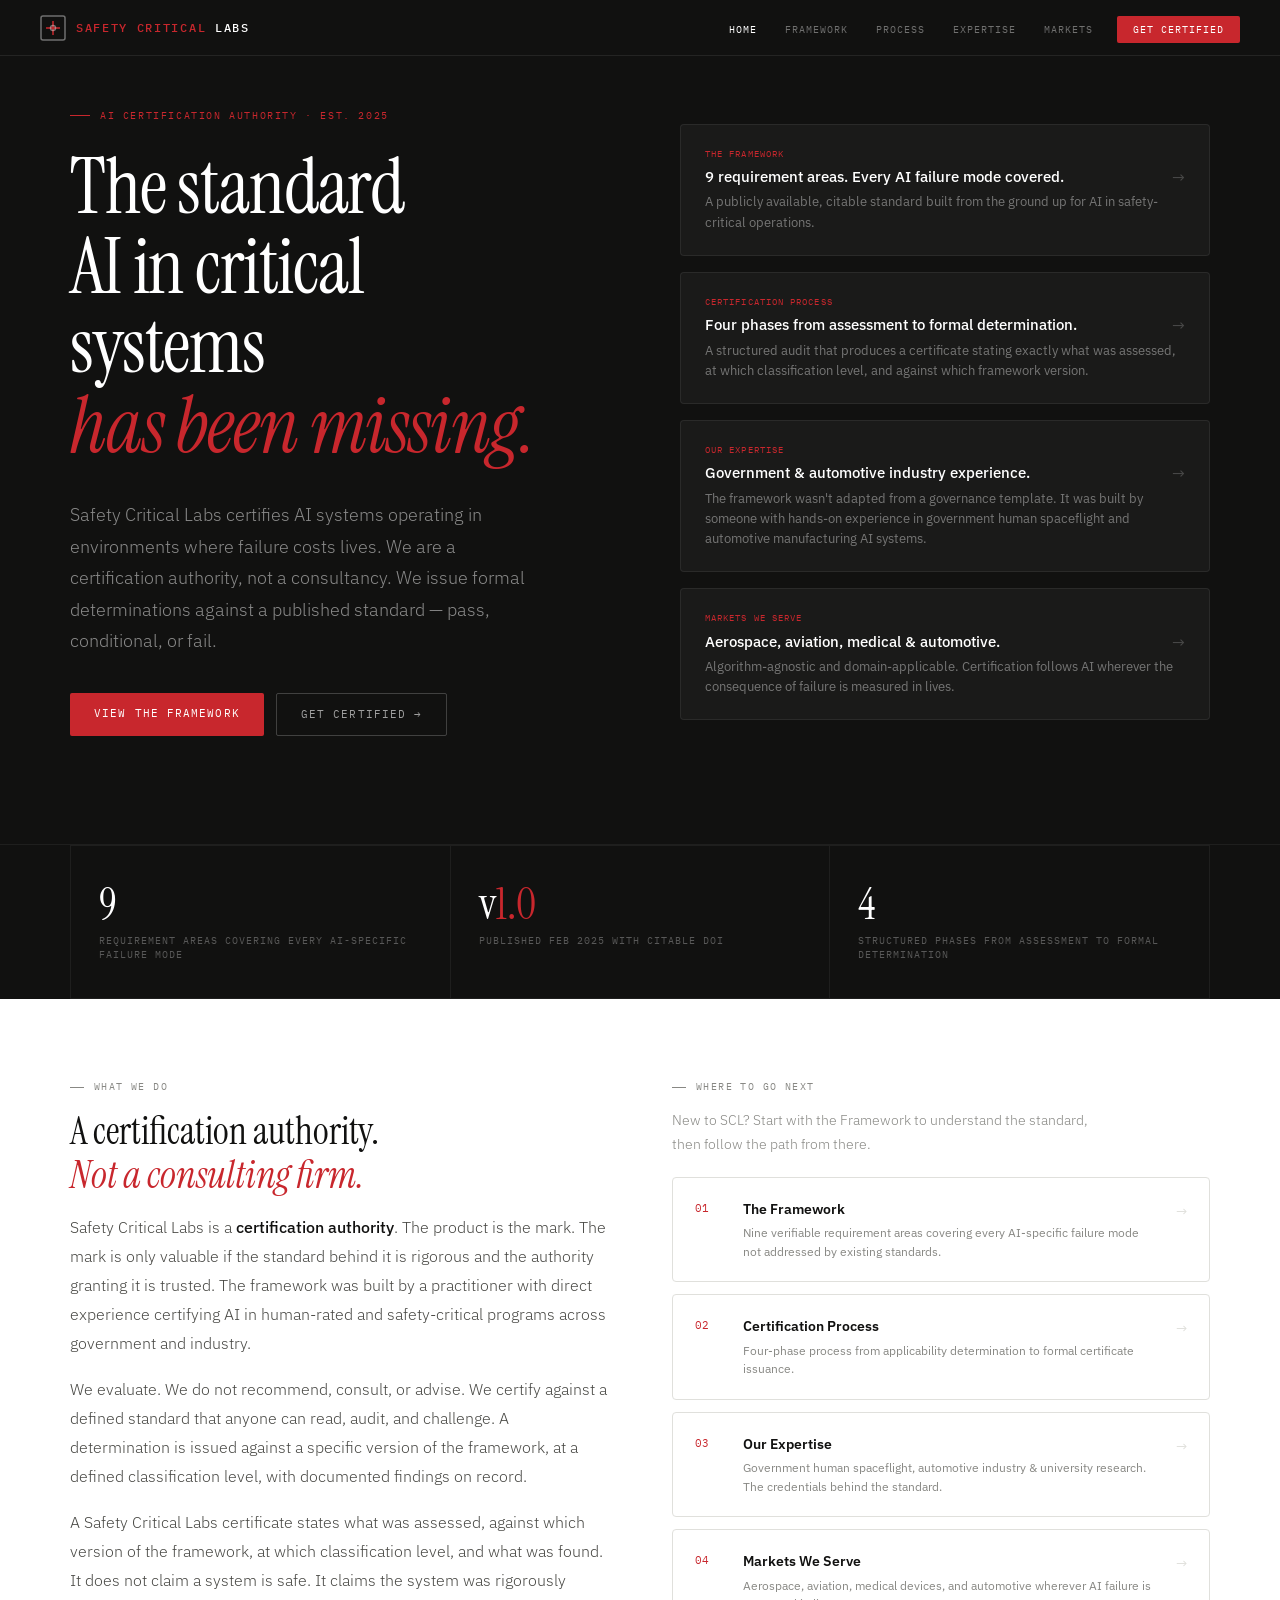
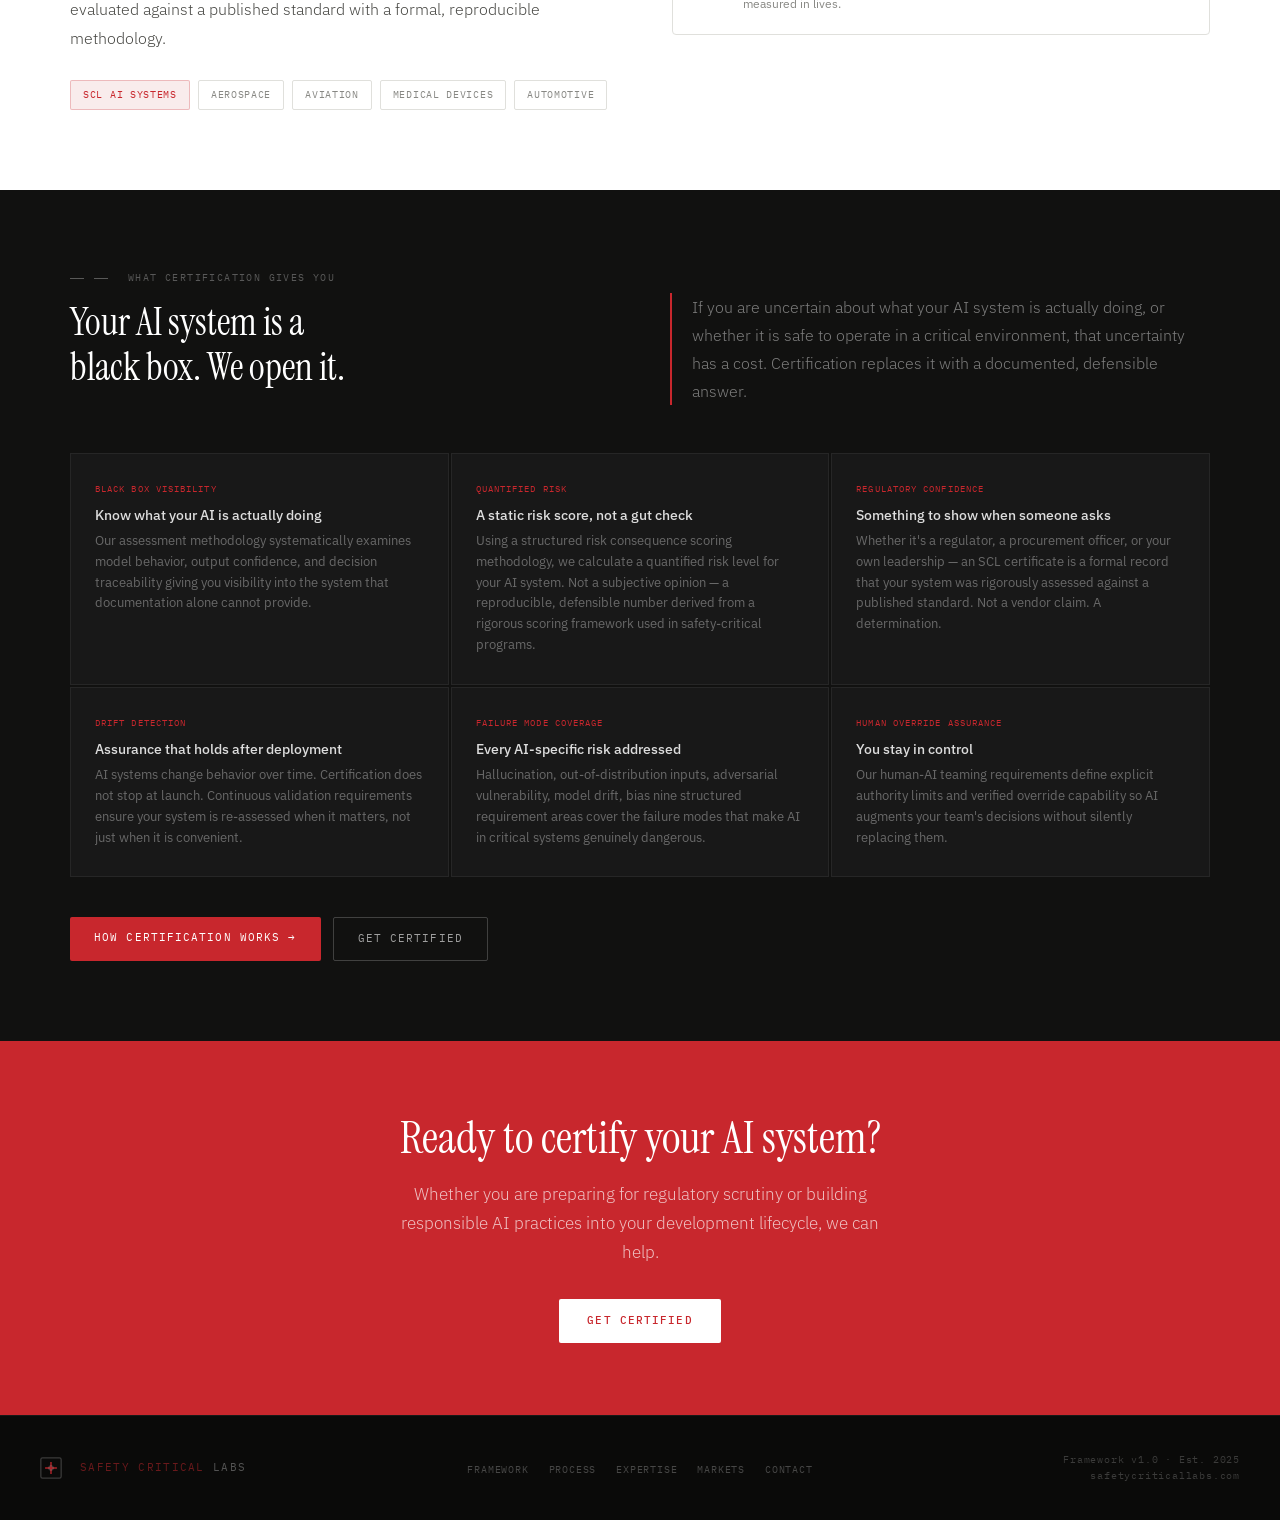
==== index.html @ d4d68828 "Add files via upload" ====
<!DOCTYPE html>
<html lang="en">
<head>
<meta charset="UTF-8">
<meta name="viewport" content="width=device-width, initial-scale=1.0">
<title>Safety Critical Labs AI Certification Authority</title>
<link rel="preconnect" href="https://fonts.googleapis.com">
<link rel="preconnect" href="https://fonts.gstatic.com" crossorigin>
<link href="https://fonts.googleapis.com/css2?family=Instrument+Serif:ital@0;1&family=IBM+Plex+Sans:wght@300;400;500;600&family=IBM+Plex+Mono:wght@400;500&display=swap" rel="stylesheet">
<link rel="stylesheet" href="styles.css">
</head>
<body>

<!-- NAV -->
<nav class="global-nav">
  <a href="index.html" class="gn-wordmark">
    <svg class="gn-icon" viewBox="0 0 26 26" fill="none">
      <rect x="1" y="1" width="24" height="24" rx="2" stroke="rgba(255,255,255,0.4)" stroke-width="1.5"/>
      <line x1="6" y1="13" x2="20" y2="13" stroke="#C8272D" stroke-width="1.5"/>
      <line x1="13" y1="6" x2="13" y2="20" stroke="#C8272D" stroke-width="1.5"/>
      <circle cx="13" cy="13" r="2.5" stroke="rgba(255,255,255,0.4)" stroke-width="1.5"/>
    </svg>
    <span class="gn-text"><em>Safety Critical</em> Labs</span>
  </a>
  <ul class="gn-links">
    <li><a href="index.html" class="active">Home</a></li>
    <li><a href="framework.html">Framework</a></li>
    <li><a href="process.html">Process</a></li>
    <li><a href="expertise.html">Expertise</a></li>
    <li><a href="markets.html">Markets</a></li>
    <li><a href="contact.html" class="gn-cta">Get Certified</a></li>
  </ul>
</nav>

<!-- HERO -->
<div style="background: var(--ink);">
  <section class="home-hero">
    <div class="home-hero-inner">
      <div>
        <div class="hero-eyebrow">AI Certification Authority &middot; Est. 2025</div>
        <h1>
          The standard<br>
          AI in critical<br>
          systems<br>
          <em>has been missing.</em>
        </h1>
        <p class="hero-body">
          Safety Critical Labs certifies AI systems operating in environments where failure costs lives. We are a certification authority, not a consultancy. We issue formal determinations against a published standard — pass, conditional, or fail.
        </p>
        <div class="hero-cta-row">
          <a href="framework.html" class="btn btn-red">View the framework</a>
          <a href="contact.html" class="btn btn-outline-white">Get certified &rarr;</a>
        </div>
      </div>

      <div class="hero-right">
        <a href="framework.html" class="hero-card">
          <div class="hc-label">The framework</div>
          <span class="hc-arrow">&rarr;</span>
          <div class="hc-title">9 requirement areas. Every AI failure mode covered.</div>
          <div class="hc-body">A publicly available, citable standard built from the ground up for AI in safety-critical operations.</div>
        </a>
        <a href="process.html" class="hero-card">
          <div class="hc-label">Certification process</div>
          <span class="hc-arrow">&rarr;</span>
          <div class="hc-title">Four phases from assessment to formal determination.</div>
          <div class="hc-body">A structured audit that produces a certificate stating exactly what was assessed, at which classification level, and against which framework version.</div>
        </a>
        <a href="expertise.html" class="hero-card">
          <div class="hc-label">Our expertise</div>
          <span class="hc-arrow">&rarr;</span>
          <div class="hc-title">Government &amp; automotive industry experience.</div>
          <div class="hc-body">The framework wasn't adapted from a governance template. It was built by someone with hands-on experience in government human spaceflight and automotive manufacturing AI systems.</div>
        </a>
        <a href="markets.html" class="hero-card">
          <div class="hc-label">Markets we serve</div>
          <span class="hc-arrow">&rarr;</span>
          <div class="hc-title">Aerospace, aviation, medical &amp; automotive.</div>
          <div class="hc-body">Algorithm-agnostic and domain-applicable. Certification follows AI wherever the consequence of failure is measured in lives.</div>
        </a>
      </div>
    </div>
  </section>

  <!-- STATS -->
  <div class="stats-strip" style="background:var(--ink);">
    <div class="stats-inner">
      <div class="stat-block">
        <div class="stat-num">9</div>
        <div class="stat-label">Requirement areas covering every AI-specific failure mode</div>
      </div>
      <div class="stat-block">
        <div class="stat-num">v<em>1.0</em></div>
        <div class="stat-label">Published Feb 2025 with citable DOI</div>
      </div>
      <div class="stat-block">
        <div class="stat-num">4</div>
        <div class="stat-label">Structured phases from assessment to formal determination</div>
      </div>
    </div>
  </div>
</div>

<!-- WHAT WE DO -->
<section class="page-section" style="background: var(--white);">
  <div class="section-inner">
    <div class="what-grid">
      <div>
        <div class="section-eyebrow">What we do</div>
        <h2 class="section-title">A certification authority.<br><em>Not a consulting firm.</em></h2>
        <div class="what-body">
          <p>
            Safety Critical Labs is a <strong>certification authority</strong>. The product is the mark. The mark is only valuable if the standard behind it is rigorous and the authority granting it is trusted. The framework was built by a practitioner with direct experience certifying AI in human-rated and safety-critical programs across government and industry.
          </p>
          <p>
            We evaluate. We do not recommend, consult, or advise. We certify against a defined standard that anyone can read, audit, and challenge. A determination is issued against a specific version of the framework, at a defined classification level, with documented findings on record.
          </p>
          <p>
            A Safety Critical Labs certificate states what was assessed, against which version of the framework, at which classification level, and what was found. It does not claim a system is safe. It claims the system was rigorously evaluated against a published standard with a formal, reproducible methodology.
          </p>
        </div>
        <div class="analogy-row">
          <span class="atag highlight">SCL AI Systems</span>
          <span class="atag">Aerospace</span>
          <span class="atag">Aviation</span>
          <span class="atag">Medical Devices</span>
          <span class="atag">Automotive</span>
        </div>
      </div>
      <div>
        <div class="section-eyebrow">Where to go next</div>
        <p style="font-size:14px;color:var(--ink-3);font-weight:300;line-height:1.7;margin-bottom:20px;max-width:420px;">New to SCL? Start with the Framework to understand the standard, then follow the path from there.</p>
        <div class="page-preview-cards">
          <a href="framework.html" class="ppc">
            <span class="ppc-num">01</span>
            <div class="ppc-body">
              <div class="ppc-title">The Framework</div>
              <div class="ppc-desc">Nine verifiable requirement areas covering every AI-specific failure mode not addressed by existing standards.</div>
            </div>
            <span class="ppc-arrow">&rarr;</span>
          </a>
          <a href="process.html" class="ppc">
            <span class="ppc-num">02</span>
            <div class="ppc-body">
              <div class="ppc-title">Certification Process</div>
              <div class="ppc-desc">Four-phase process from applicability determination to formal certificate issuance.</div>
            </div>
            <span class="ppc-arrow">&rarr;</span>
          </a>
          <a href="expertise.html" class="ppc">
            <span class="ppc-num">03</span>
            <div class="ppc-body">
              <div class="ppc-title">Our Expertise</div>
              <div class="ppc-desc">Government human spaceflight, automotive industry &amp; university research. The credentials behind the standard.</div>
            </div>
            <span class="ppc-arrow">&rarr;</span>
          </a>
          <a href="markets.html" class="ppc">
            <span class="ppc-num">04</span>
            <div class="ppc-body">
              <div class="ppc-title">Markets We Serve</div>
              <div class="ppc-desc">Aerospace, aviation, medical devices, and automotive wherever AI failure is measured in lives.</div>
            </div>
            <span class="ppc-arrow">&rarr;</span>
          </a>
        </div>
      </div>
    </div>
  </div>
</section>

<!-- WHAT YOU GET -->
<div class="urgency-band">
  <div class="ub-inner">
    <div class="ub-header">
      <div>
        <div class="section-eyebrow" style="color:rgba(255,255,255,0.3)"><span style="display:inline-block;width:14px;height:1px;background:rgba(255,255,255,0.3);margin-right:10px;vertical-align:middle;"></span>What certification gives you</div>
        <h2 class="section-title" style="color:#fff;">Your AI system is a<br>black box. We open it.</h2>
      </div>
      <p class="ub-lead">
        If you are uncertain about what your AI system is actually doing, or whether it is safe to operate in a critical environment, that uncertainty has a cost. Certification replaces it with a documented, defensible answer.
      </p>
    </div>
    <div class="ub-grid">
      <div class="ub-item fade-up">
        <div class="ub-std">Black box visibility</div>
        <div class="ub-title">Know what your AI is actually doing</div>
        <div class="ub-desc">Our assessment methodology systematically examines model behavior, output confidence, and decision traceability giving you visibility into the system that documentation alone cannot provide.</div>
      </div>
      <div class="ub-item fade-up">
        <div class="ub-std">Quantified risk</div>
        <div class="ub-title">A static risk score, not a gut check</div>
        <div class="ub-desc">Using a structured risk consequence scoring methodology, we calculate a quantified risk level for your AI system. Not a subjective opinion — a reproducible, defensible number derived from a rigorous scoring framework used in safety-critical programs.</div>
      </div>
      <div class="ub-item fade-up">
        <div class="ub-std">Regulatory confidence</div>
        <div class="ub-title">Something to show when someone asks</div>
        <div class="ub-desc">Whether it's a regulator, a procurement officer, or your own leadership — an SCL certificate is a formal record that your system was rigorously assessed against a published standard. Not a vendor claim. A determination.</div>
      </div>
      <div class="ub-item fade-up">
        <div class="ub-std">Drift detection</div>
        <div class="ub-title">Assurance that holds after deployment</div>
        <div class="ub-desc">AI systems change behavior over time. Certification does not stop at launch. Continuous validation requirements ensure your system is re-assessed when it matters, not just when it is convenient.</div>
      </div>
      <div class="ub-item fade-up">
        <div class="ub-std">Failure mode coverage</div>
        <div class="ub-title">Every AI-specific risk addressed</div>
        <div class="ub-desc">Hallucination, out-of-distribution inputs, adversarial vulnerability, model drift, bias nine structured requirement areas cover the failure modes that make AI in critical systems genuinely dangerous.</div>
      </div>
      <div class="ub-item fade-up">
        <div class="ub-std">Human override assurance</div>
        <div class="ub-title">You stay in control</div>
        <div class="ub-desc">Our human-AI teaming requirements define explicit authority limits and verified override capability so AI augments your team's decisions without silently replacing them.</div>
      </div>
    </div>
    <div class="ub-cta">
      <a href="process.html" class="btn btn-red">How certification works &rarr;</a>
      <a href="contact.html" class="btn btn-outline-white">Get Certified</a>
    </div>
  </div>
</div>

<!-- HOME CTA -->
<div class="home-cta">
  <h2>Ready to certify your AI system?</h2>
  <p>Whether you are preparing for regulatory scrutiny or building responsible AI practices into your development lifecycle, we can help.</p>
  <div class="home-cta-row">
    <a href="contact.html" class="btn-white">Get Certified</a>
  </div>
</div>

<!-- FOOTER -->
<footer class="site-footer">
  <a href="index.html" class="footer-wordmark">
    <svg width="22" height="22" viewBox="0 0 26 26" fill="none">
      <rect x="1" y="1" width="24" height="24" rx="2" stroke="rgba(255,255,255,0.2)" stroke-width="1.5"/>
      <line x1="6" y1="13" x2="20" y2="13" stroke="#C8272D" stroke-width="1.5"/>
      <line x1="13" y1="6" x2="13" y2="20" stroke="#C8272D" stroke-width="1.5"/>
      <circle cx="13" cy="13" r="2.5" stroke="rgba(255,255,255,0.2)" stroke-width="1.5"/>
    </svg>
    <span style="font-family:var(--mono);font-size:11px;letter-spacing:0.12em;text-transform:uppercase;color:rgba(255,255,255,0.3);margin-left:8px;"><span style="color:rgba(200,39,45,0.5)">Safety Critical</span> Labs</span>
  </a>
  <ul class="footer-links">
    <li><a href="framework.html">Framework</a></li>
    <li><a href="process.html">Process</a></li>
    <li><a href="expertise.html">Expertise</a></li>
    <li><a href="markets.html">Markets</a></li>
    <li><a href="contact.html">Contact</a></li>
  </ul>
  <div class="footer-meta">Framework v1.0 &middot; Est. 2025<br>safetycriticallabs.com</div>
</footer>

<script>
const observer = new IntersectionObserver((entries) => {
  entries.forEach((e, i) => {
    if (e.isIntersecting) {
      setTimeout(() => e.target.classList.add('visible'), i * 70);
      observer.unobserve(e.target);
    }
  });
}, { threshold: 0.1 });
document.querySelectorAll('.fade-up').forEach(el => observer.observe(el));
</script>
</body>
</html>
---- styles.css ----
/* ═══════════════════════════════════════════════════════════
   Safety Critical Labs — Shared Stylesheet
   ═══════════════════════════════════════════════════════════ */

*, *::before, *::after { box-sizing: border-box; margin: 0; padding: 0; }

:root {
  --bg:       #F8F8F6;
  --white:    #FFFFFF;
  --ink:      #111110;
  --ink-2:    #484844;
  --ink-3:    #888884;
  --red:      #C8272D;
  --red-dk:   #A01E23;
  --red-lt:   #F9ECEC;
  --rule:     #E0E0DC;
  --serif:    'Instrument Serif', Georgia, serif;
  --sans:     'IBM Plex Sans', system-ui, sans-serif;
  --mono:     'IBM Plex Mono', monospace;
}

html { font-size: 16px; scroll-behavior: smooth; }
body {
  background: var(--bg);
  color: var(--ink);
  font-family: var(--sans);
  font-weight: 400;
  line-height: 1.6;
  -webkit-font-smoothing: antialiased;
}

/* ─── GLOBAL NAV ──────────────────────────────────────────── */
.global-nav {
  position: fixed; top: 0; left: 0; right: 0; z-index: 200;
  height: 56px;
  background: var(--ink);
  display: flex; align-items: center;
  padding: 0 40px;
  border-bottom: 1px solid rgba(255,255,255,0.08);
}

.gn-wordmark {
  display: flex; align-items: center; gap: 10px;
  text-decoration: none; color: #fff; flex-shrink: 0;
}

.gn-icon { width: 26px; height: 26px; }

.gn-text {
  font-family: var(--mono); font-size: 12px;
  font-weight: 500; letter-spacing: 0.14em; text-transform: uppercase; color: #fff;
}
.gn-text em { color: var(--red); font-style: normal; }

.gn-links {
  display: flex; gap: 4px; align-items: center;
  margin-left: auto; list-style: none;
}

.gn-links a {
  font-family: var(--mono); font-size: 10px;
  letter-spacing: 0.1em; text-transform: uppercase;
  color: rgba(255,255,255,0.4); text-decoration: none;
  padding: 6px 12px; border-radius: 2px;
  transition: color 0.15s, background 0.15s;
}
.gn-links a:hover { color: #fff; background: rgba(255,255,255,0.06); }
.gn-links a.active { color: #fff; }

.gn-cta {
  background: var(--red) !important;
  color: #fff !important;
  padding: 7px 16px !important;
  border-radius: 2px;
  transition: background 0.15s !important;
  margin-left: 8px;
}
.gn-cta:hover { background: var(--red-dk) !important; }

/* ─── PAGE SHELL ──────────────────────────────────────────── */
.page-shell { margin-top: 56px; }

/* ─── INNER PAGE HERO ─────────────────────────────────────── */
.inner-hero {
  background: var(--ink);
  padding: 72px 40px 64px;
  border-bottom: 1px solid rgba(255,255,255,0.08);
  position: relative; overflow: hidden;
}

.inner-hero::before {
  display: none;
}

.inner-hero-inner {
  max-width: 1140px; margin: 0 auto; position: relative; z-index: 1;
  display: grid; grid-template-columns: 1fr 1fr; gap: 80px; align-items: end;
}

.inner-hero-breadcrumb {
  font-family: var(--mono); font-size: 10px;
  letter-spacing: 0.14em; text-transform: uppercase;
  color: rgba(255,255,255,0.3); margin-bottom: 12px;
  display: flex; align-items: center; gap: 8px;
}
.inner-hero-breadcrumb a { color: rgba(255,255,255,0.3); text-decoration: none; }
.inner-hero-breadcrumb a:hover { color: rgba(255,255,255,0.6); }
.inner-hero-breadcrumb span { color: rgba(255,255,255,0.15); }

.inner-hero h1 {
  font-family: var(--serif);
  font-size: clamp(38px, 4.5vw, 60px);
  font-weight: 400; line-height: 1.1;
  color: #fff; letter-spacing: -0.01em;
}
.inner-hero h1 em { font-style: italic; color: var(--red); }

.inner-hero-lead {
  font-size: 17px; color: rgba(255,255,255,0.5);
  font-weight: 300; line-height: 1.75;
  border-left: 2px solid var(--red); padding-left: 20px;
  align-self: end;
}

/* ─── SECTION BASE ────────────────────────────────────────── */
.page-section { padding: 80px 40px; }
.section-inner { max-width: 1140px; margin: 0 auto; }

.section-eyebrow {
  font-family: var(--mono); font-size: 10px;
  letter-spacing: 0.14em; text-transform: uppercase;
  color: var(--ink-3); margin-bottom: 14px;
  display: flex; align-items: center; gap: 10px;
}
.section-eyebrow::before {
  content: ''; display: inline-block;
  width: 14px; height: 1px; background: currentColor;
}

h2.section-title {
  font-family: var(--serif);
  font-size: clamp(28px, 3vw, 42px);
  font-weight: 400; line-height: 1.15;
  color: var(--ink); margin-bottom: 16px;
}
h2.section-title em { font-style: italic; color: var(--red); }

.section-lead {
  font-size: 17px; color: var(--ink-2);
  font-weight: 300; line-height: 1.75;
  max-width: 600px; margin-bottom: 48px;
}

/* ─── BUTTONS ─────────────────────────────────────────────── */
.btn {
  font-family: var(--mono); font-size: 11px;
  letter-spacing: 0.1em; text-transform: uppercase;
  padding: 12px 24px; border-radius: 2px;
  text-decoration: none; transition: all 0.15s;
  display: inline-block; cursor: pointer;
  border: none;
}
.btn-solid { background: var(--ink); color: var(--white); }
.btn-solid:hover { background: var(--red); }
.btn-red { background: var(--red); color: #fff; }
.btn-red:hover { background: var(--red-dk); }
.btn-outline {
  border: 1px solid var(--rule); color: var(--ink-2);
  background: transparent;
}
.btn-outline:hover { border-color: var(--red); color: var(--red); }
.btn-outline-white {
  border: 1px solid rgba(255,255,255,0.2);
  color: rgba(255,255,255,0.6); background: transparent;
}
.btn-outline-white:hover { border-color: rgba(255,255,255,0.5); color: #fff; }

.btn-white {
  background: #fff; color: var(--red);
  font-family: var(--mono); font-size: 11px;
  letter-spacing: 0.1em; text-transform: uppercase;
  padding: 13px 28px; border-radius: 2px;
  text-decoration: none; transition: all 0.15s;
  font-weight: 500;
}
.btn-white:hover { background: var(--ink); color: #fff; }

.btn-ghost-white {
  border: 1px solid rgba(255,255,255,0.4); color: rgba(255,255,255,0.8);
  font-family: var(--mono); font-size: 11px;
  letter-spacing: 0.1em; text-transform: uppercase;
  padding: 13px 28px; border-radius: 2px;
  text-decoration: none; transition: all 0.15s;
}
.btn-ghost-white:hover { border-color: #fff; color: #fff; }

/* ─── DIVIDER ─────────────────────────────────────────────── */
.rule { border: none; border-top: 1px solid var(--rule); margin: 0; }

/* ─── FRAMEWORK CARDS ─────────────────────────────────────── */
.framework-grid {
  display: grid; grid-template-columns: repeat(3, 1fr); gap: 16px;
}

.req-card {
  background: var(--white);
  border: 1px solid var(--rule); border-radius: 4px;
  padding: 24px;
  transition: border-color 0.2s, transform 0.2s, box-shadow 0.2s;
  cursor: default;
}
.req-card:hover {
  border-color: var(--red);
  transform: translateY(-3px);
  box-shadow: 0 8px 24px rgba(0,0,0,0.07);
}

.req-id {
  font-family: var(--mono); font-size: 11px;
  color: var(--red); letter-spacing: 0.1em;
  margin-bottom: 10px;
}
.req-title { font-size: 14px; font-weight: 600; margin-bottom: 8px; line-height: 1.35; }
.req-body { font-size: 13px; color: var(--ink-2); line-height: 1.6; }

.req-scope {
  display: inline-block; margin-top: 14px;
  font-family: var(--mono); font-size: 9px;
  letter-spacing: 0.08em; text-transform: uppercase;
  color: var(--ink-3); border: 1px solid var(--rule);
  padding: 3px 8px; border-radius: 2px;
}

/* ─── FADE ANIMATION ──────────────────────────────────────── */
.fade-up {
  opacity: 0; transform: translateY(16px);
  transition: opacity 0.55s ease, transform 0.55s ease;
}
.fade-up.visible { opacity: 1; transform: translateY(0); }

/* ─── FOOTER ──────────────────────────────────────────────── */
.site-footer {
  background: #0A0A09;
  padding: 36px 40px;
  display: grid;
  grid-template-columns: 1fr auto 1fr;
  align-items: center;
  gap: 24px;
  border-top: 1px solid rgba(255,255,255,0.06);
}

.footer-wordmark {
  display: flex; align-items: center; gap: 10px;
  text-decoration: none;
}

.footer-links {
  display: flex; gap: 20px; list-style: none;
}

.footer-links a {
  font-family: var(--mono); font-size: 10px;
  letter-spacing: 0.08em; text-transform: uppercase;
  color: rgba(255,255,255,0.25); text-decoration: none;
  transition: color 0.15s;
}
.footer-links a:hover { color: rgba(255,255,255,0.55); }

.footer-meta {
  font-family: var(--mono); font-size: 10px;
  letter-spacing: 0.08em; color: rgba(255,255,255,0.2);
  text-align: right;
}

/* ─── NOTE BOX ────────────────────────────────────────────── */
.note-box {
  padding: 20px 24px;
  background: var(--white); border: 1px solid var(--rule);
  border-left: 3px solid var(--red); border-radius: 0 4px 4px 0;
  display: flex; gap: 16px; align-items: flex-start;
}
.note-label {
  font-family: var(--mono); font-size: 9px;
  letter-spacing: 0.1em; text-transform: uppercase;
  color: var(--red); flex-shrink: 0; padding-top: 3px; min-width: 80px;
}
.note-text { font-size: 13px; color: var(--ink-2); line-height: 1.65; }
.note-text strong { color: var(--ink); }

/* ─── HOME HERO ───────────────────────────────────────────── */
.home-hero {
  background: var(--ink);
  min-height: calc(100vh - 56px);
  display: flex; align-items: center;
  padding: 80px 40px;
  position: relative; overflow: hidden;
}

.home-hero::before {
  display: none;
}

.home-hero-inner {
  max-width: 1140px; margin: 0 auto; width: 100%;
  display: grid; grid-template-columns: 1fr 1fr;
  gap: 80px; align-items: center;
  position: relative; z-index: 1;
}

.hero-eyebrow {
  font-family: var(--mono); font-size: 10px;
  letter-spacing: 0.16em; text-transform: uppercase;
  color: var(--red); margin-bottom: 24px;
  display: flex; align-items: center; gap: 10px;
}
.hero-eyebrow::before { content: ''; display: inline-block; width: 20px; height: 1px; background: var(--red); }

.home-hero h1 {
  font-family: var(--serif);
  font-size: clamp(52px, 6vw, 80px);
  font-weight: 400; line-height: 1.04;
  color: #fff; letter-spacing: -0.015em;
  margin-bottom: 32px;
}
.home-hero h1 em { font-style: italic; color: var(--red); }

.hero-body {
  font-size: 18px; color: rgba(255,255,255,0.5);
  font-weight: 300; line-height: 1.75; margin-bottom: 36px;
  max-width: 480px;
}

.hero-cta-row { display: flex; gap: 12px; flex-wrap: wrap; }

.hero-right { display: flex; flex-direction: column; gap: 16px; }

.hero-card {
  background: rgba(255,255,255,0.04);
  border: 1px solid rgba(255,255,255,0.07);
  border-radius: 4px; padding: 22px 24px;
  text-decoration: none; display: block;
  transition: border-color 0.2s, background 0.2s;
}
.hero-card:hover {
  border-color: rgba(200,39,45,0.45);
  background: rgba(200,39,45,0.05);
}

.hc-label {
  font-family: var(--mono); font-size: 9px;
  letter-spacing: 0.12em; text-transform: uppercase;
  color: var(--red); margin-bottom: 6px;
}
.hc-title { font-size: 15px; font-weight: 500; color: #fff; margin-bottom: 6px; line-height: 1.3; }
.hc-body { font-size: 13px; color: rgba(255,255,255,0.4); line-height: 1.55; }

.hc-arrow {
  float: right; color: rgba(255,255,255,0.2);
  font-size: 16px; margin-top: -2px;
  transition: color 0.15s;
}
.hero-card:hover .hc-arrow { color: var(--red); }

/* ─── STATS STRIP ─────────────────────────────────────────── */
.stats-strip {
  background: rgba(255,255,255,0.03);
  border-top: 1px solid rgba(255,255,255,0.06);
  padding: 0 40px;
}

.stats-inner {
  max-width: 1140px; margin: 0 auto;
  display: grid; grid-template-columns: repeat(3, 1fr);
  border-left: 1px solid rgba(255,255,255,0.06);
}

.stat-block {
  padding: 36px 28px;
  border-right: 1px solid rgba(255,255,255,0.06);
  border-top: 1px solid rgba(255,255,255,0.06);
  border-bottom: 1px solid rgba(255,255,255,0.06);
}

.stat-num {
  font-family: var(--serif); font-size: 44px;
  color: #fff; line-height: 1; margin-bottom: 8px;
}
.stat-num em { color: var(--red); font-style: normal; }

.stat-label {
  font-family: var(--mono); font-size: 10px;
  letter-spacing: 0.1em; text-transform: uppercase;
  color: rgba(255,255,255,0.3); line-height: 1.4;
}

/* ─── WHAT WE DO ──────────────────────────────────────────── */
.what-grid {
  display: grid; grid-template-columns: 1fr 1fr;
  gap: 64px; align-items: start;
}

.what-body p {
  font-size: 16px; color: var(--ink-2); line-height: 1.8;
  font-weight: 300; margin-bottom: 18px;
}
.what-body p strong { color: var(--ink); font-weight: 500; }

.analogy-row { display: flex; gap: 8px; flex-wrap: wrap; margin-top: 28px; }

.atag {
  font-family: var(--mono); font-size: 10px;
  letter-spacing: 0.07em; text-transform: uppercase;
  border: 1px solid var(--rule); border-radius: 2px;
  padding: 6px 12px; color: var(--ink-3); background: transparent;
  cursor: default;
}
.atag.highlight { color: var(--red); border-color: rgba(200,39,45,0.25); background: var(--red-lt); }

.page-preview-cards { display: flex; flex-direction: column; gap: 12px; }

.ppc {
  background: var(--white); border: 1px solid var(--rule);
  border-radius: 4px; padding: 20px 22px;
  display: flex; gap: 20px; align-items: flex-start;
  text-decoration: none; color: inherit;
  transition: border-color 0.2s, transform 0.2s;
}
.ppc:hover { border-color: var(--red); transform: translateX(4px); }

.ppc-num {
  font-family: var(--mono); font-size: 11px;
  color: var(--red); flex-shrink: 0; padding-top: 2px;
  min-width: 28px;
}
.ppc-body { flex: 1; }
.ppc-title { font-size: 14px; font-weight: 600; margin-bottom: 4px; color: var(--ink); }
.ppc-desc { font-size: 12px; color: var(--ink-3); line-height: 1.55; }
.ppc-arrow { color: var(--rule); font-size: 14px; flex-shrink: 0; padding-top: 2px; transition: color 0.15s; }
.ppc:hover .ppc-arrow { color: var(--red); }

/* ─── URGENCY BAND ────────────────────────────────────────── */
.urgency-band {
  background: var(--ink);
  padding: 80px 40px;
}

.ub-inner {
  max-width: 1140px; margin: 0 auto;
}

.ub-header {
  display: grid; grid-template-columns: 1fr 1fr;
  gap: 60px; align-items: end; margin-bottom: 48px;
}

.ub-header .section-eyebrow { color: rgba(255,255,255,0.3); }
.ub-header .section-eyebrow::before { background: rgba(255,255,255,0.3); }
.ub-header h2.section-title { color: #fff; }

.ub-lead {
  font-size: 16px; color: rgba(255,255,255,0.45);
  font-weight: 300; line-height: 1.75;
  border-left: 2px solid var(--red); padding-left: 20px;
  align-self: end;
}

.ub-grid {
  display: grid; grid-template-columns: repeat(3, 1fr); gap: 2px;
}

.ub-item {
  background: rgba(255,255,255,0.03);
  border: 1px solid rgba(255,255,255,0.06);
  padding: 28px 24px;
  transition: background 0.2s, border-color 0.2s;
}
.ub-item:hover {
  background: rgba(255,255,255,0.06);
  border-color: rgba(200,39,45,0.3);
}

.ub-std {
  font-family: var(--mono); font-size: 9px;
  letter-spacing: 0.12em; text-transform: uppercase;
  color: var(--red); margin-bottom: 10px;
}
.ub-title { font-size: 14px; font-weight: 500; color: rgba(255,255,255,0.85); margin-bottom: 6px; line-height: 1.35; }
.ub-desc { font-size: 13px; color: rgba(255,255,255,0.35); line-height: 1.6; }

.ub-cta { margin-top: 40px; display: flex; gap: 12px; }

/* ─── FOUNDER PREVIEW ─────────────────────────────────────── */
.founder-preview {
  display: grid; grid-template-columns: 1fr 1fr; gap: 64px; align-items: center;
}

.fp-left p {
  font-size: 16px; color: var(--ink-2); line-height: 1.8;
  font-weight: 300; margin-bottom: 18px;
}
.fp-left p strong { color: var(--ink); font-weight: 500; }

.fp-quote {
  font-family: var(--serif); font-size: 20px; font-style: italic;
  color: var(--ink-2); line-height: 1.55;
  border-left: 2px solid var(--red); padding-left: 20px;
  margin: 28px 0;
}

.fp-byline {
  font-family: var(--mono); font-size: 10px;
  letter-spacing: 0.1em; text-transform: uppercase; color: var(--ink-3);
  margin-top: 20px; line-height: 1.7;
}

.fp-cards { display: flex; flex-direction: column; gap: 12px; }

.fp-card {
  background: var(--white); border: 1px solid var(--rule);
  border-radius: 4px; padding: 22px 24px;
}
.fp-card-org {
  font-family: var(--mono); font-size: 9px;
  letter-spacing: 0.12em; text-transform: uppercase;
  color: var(--red); margin-bottom: 6px;
}
.fp-card-role { font-size: 14px; font-weight: 600; margin-bottom: 6px; color: var(--ink); }
.fp-card-desc { font-size: 13px; color: var(--ink-2); line-height: 1.6; }
.fp-card-award {
  display: inline-block; margin-top: 10px;
  font-family: var(--mono); font-size: 9px;
  letter-spacing: 0.08em; text-transform: uppercase;
  background: var(--red-lt); border: 1px solid rgba(200,39,45,0.2);
  color: var(--red); padding: 4px 10px; border-radius: 2px;
}

/* ─── HOME CTA ────────────────────────────────────────────── */
.home-cta {
  background: var(--red);
  padding: 72px 40px;
  text-align: center;
}

.home-cta h2 {
  font-family: var(--serif);
  font-size: clamp(32px, 3.5vw, 48px);
  color: #fff; font-weight: 400;
  margin-bottom: 16px; line-height: 1.15;
}

.home-cta p {
  font-size: 17px; color: rgba(255,255,255,0.7);
  font-weight: 300; max-width: 500px;
  margin: 0 auto 32px; line-height: 1.7;
}

.home-cta-row { display: flex; gap: 12px; justify-content: center; }

/* ─── RESPONSIVE ──────────────────────────────────────────── */
@media (max-width: 880px) {
  .global-nav { padding: 0 20px; }
  .gn-links { display: none; }
  .inner-hero { padding: 60px 24px 48px; }
  .inner-hero-inner { grid-template-columns: 1fr; gap: 24px; }
  .page-section { padding: 56px 24px; }
  .framework-grid { grid-template-columns: 1fr 1fr; }
  .home-hero { padding: 60px 24px; }
  .home-hero-inner { grid-template-columns: 1fr; gap: 40px; }
  .stats-strip { padding: 0 24px; }
  .stats-inner { grid-template-columns: 1fr 1fr; }
  .what-grid { grid-template-columns: 1fr; gap: 40px; }
  .ub-header { grid-template-columns: 1fr; gap: 20px; }
  .ub-grid { grid-template-columns: 1fr; }
  .founder-preview { grid-template-columns: 1fr; gap: 40px; }
  .urgency-band { padding: 60px 24px; }
  .home-cta { padding: 60px 24px; }
}

@media (max-width: 580px) {
  .framework-grid { grid-template-columns: 1fr; }
  .stats-inner { grid-template-columns: 1fr 1fr; }
  .site-footer { grid-template-columns: 1fr; gap: 16px; }
  .footer-meta { text-align: left; }
}
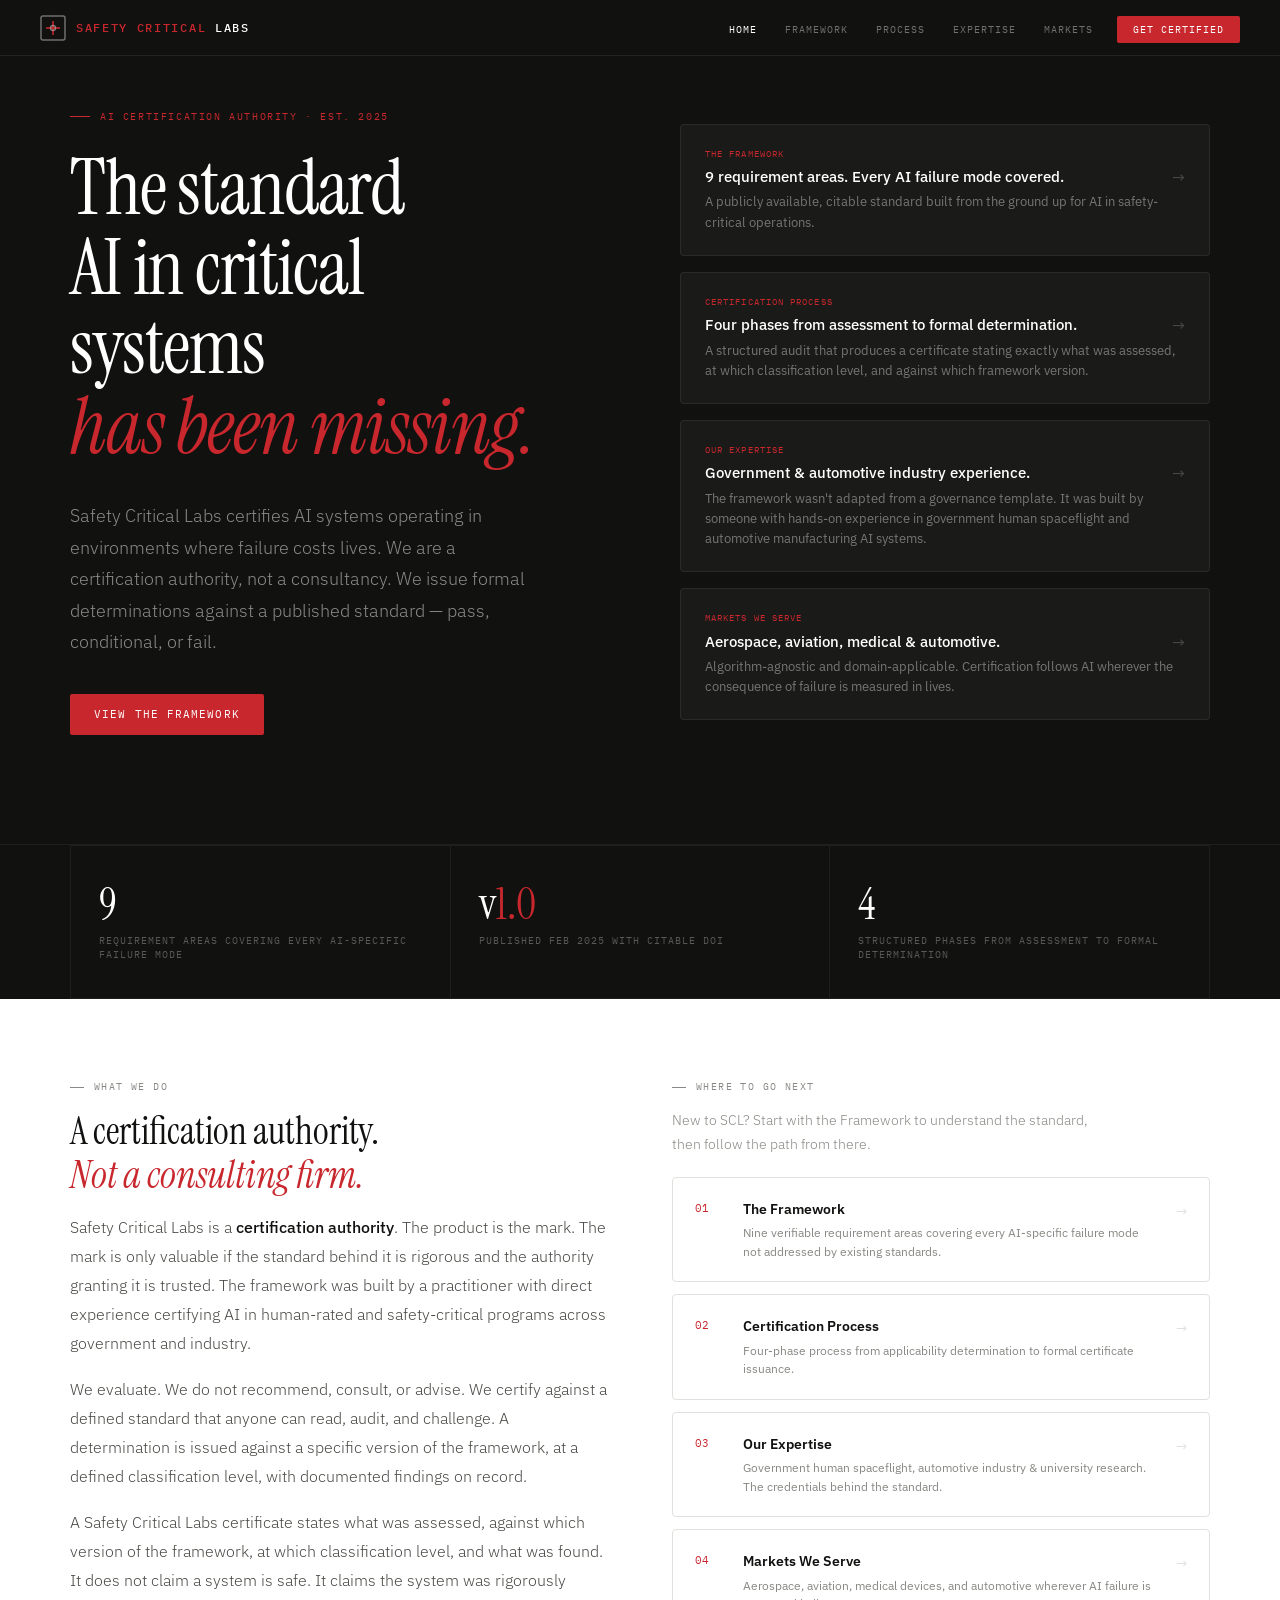
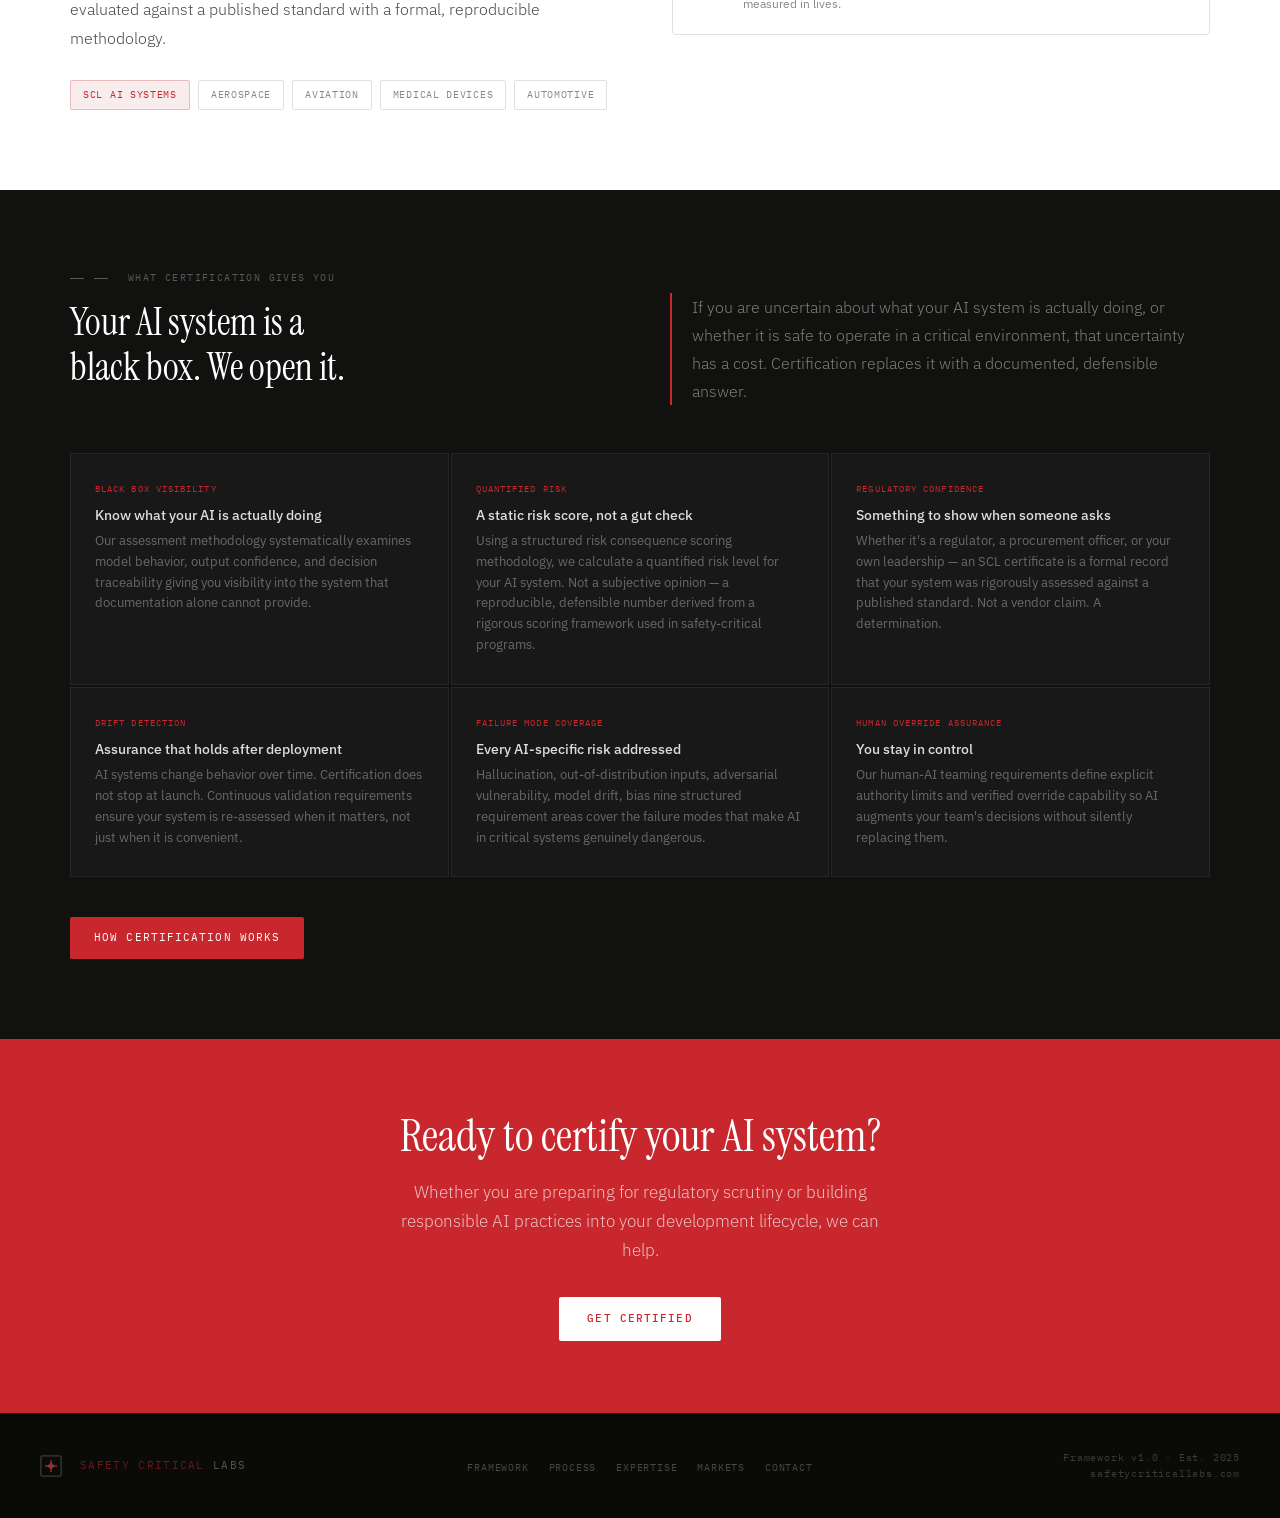
==== commit 201dac6d: "Update index.html" ====
--- a/index.html
+++ b/index.html
@@ -7,7 +7,601 @@
 <link rel="preconnect" href="https://fonts.googleapis.com">
 <link rel="preconnect" href="https://fonts.gstatic.com" crossorigin>
 <link href="https://fonts.googleapis.com/css2?family=Instrument+Serif:ital@0;1&family=IBM+Plex+Sans:wght@300;400;500;600&family=IBM+Plex+Mono:wght@400;500&display=swap" rel="stylesheet">
-<link rel="stylesheet" href="styles.css">
+<style>
+/* ═══════════════════════════════════════════════════════════
+   Safety Critical Labs Shared Stylesheet
+   ═══════════════════════════════════════════════════════════ */
+
+*, *::before, *::after { box-sizing: border-box; margin: 0; padding: 0; }
+
+:root {
+  --bg:       #F8F8F6;
+  --white:    #FFFFFF;
+  --ink:      #111110;
+  --ink-2:    #484844;
+  --ink-3:    #888884;
+  --red:      #C8272D;
+  --red-dk:   #A01E23;
+  --red-lt:   #F9ECEC;
+  --rule:     #E0E0DC;
+  --serif:    'Instrument Serif', Georgia, serif;
+  --sans:     'IBM Plex Sans', system-ui, sans-serif;
+  --mono:     'IBM Plex Mono', monospace;
+}
+
+html { font-size: 16px; scroll-behavior: smooth; }
+body {
+  background: var(--bg);
+  color: var(--ink);
+  font-family: var(--sans);
+  font-weight: 400;
+  line-height: 1.6;
+  -webkit-font-smoothing: antialiased;
+}
+
+/* ─── GLOBAL NAV ──────────────────────────────────────────── */
+.global-nav {
+  position: fixed; top: 0; left: 0; right: 0; z-index: 200;
+  height: 56px;
+  background: var(--ink);
+  display: flex; align-items: center;
+  padding: 0 40px;
+  border-bottom: 1px solid rgba(255,255,255,0.08);
+}
+
+.gn-wordmark {
+  display: flex; align-items: center; gap: 10px;
+  text-decoration: none; color: #fff; flex-shrink: 0;
+}
+
+.gn-icon { width: 26px; height: 26px; }
+
+.gn-text {
+  font-family: var(--mono); font-size: 12px;
+  font-weight: 500; letter-spacing: 0.14em; text-transform: uppercase; color: #fff;
+}
+.gn-text em { color: var(--red); font-style: normal; }
+
+.gn-links {
+  display: flex; gap: 4px; align-items: center;
+  margin-left: auto; list-style: none;
+}
+
+.gn-links a {
+  font-family: var(--mono); font-size: 10px;
+  letter-spacing: 0.1em; text-transform: uppercase;
+  color: rgba(255,255,255,0.4); text-decoration: none;
+  padding: 6px 12px; border-radius: 2px;
+  transition: color 0.15s, background 0.15s;
+}
+.gn-links a:hover { color: #fff; background: rgba(255,255,255,0.06); }
+.gn-links a.active { color: #fff; }
+
+.gn-cta {
+  background: var(--red) !important;
+  color: #fff !important;
+  padding: 7px 16px !important;
+  border-radius: 2px;
+  transition: background 0.15s !important;
+  margin-left: 8px;
+}
+.gn-cta:hover { background: var(--red-dk) !important; }
+
+/* ─── PAGE SHELL ──────────────────────────────────────────── */
+.page-shell { margin-top: 56px; }
+
+/* ─── INNER PAGE HERO ─────────────────────────────────────── */
+.inner-hero {
+  background: var(--ink);
+  padding: 72px 40px 64px;
+  border-bottom: 1px solid rgba(255,255,255,0.08);
+  position: relative; overflow: hidden;
+}
+
+.inner-hero::before {
+  display: none;
+}
+
+.inner-hero-inner {
+  max-width: 1140px; margin: 0 auto; position: relative; z-index: 1;
+  display: grid; grid-template-columns: 1fr 1fr; gap: 80px; align-items: end;
+}
+
+.inner-hero-breadcrumb {
+  font-family: var(--mono); font-size: 10px;
+  letter-spacing: 0.14em; text-transform: uppercase;
+  color: rgba(255,255,255,0.3); margin-bottom: 12px;
+  display: flex; align-items: center; gap: 8px;
+}
+.inner-hero-breadcrumb a { color: rgba(255,255,255,0.3); text-decoration: none; }
+.inner-hero-breadcrumb a:hover { color: rgba(255,255,255,0.6); }
+.inner-hero-breadcrumb span { color: rgba(255,255,255,0.15); }
+
+.inner-hero h1 {
+  font-family: var(--serif);
+  font-size: clamp(38px, 4.5vw, 60px);
+  font-weight: 400; line-height: 1.1;
+  color: #fff; letter-spacing: -0.01em;
+}
+.inner-hero h1 em { font-style: italic; color: var(--red); }
+
+.inner-hero-lead {
+  font-size: 17px; color: rgba(255,255,255,0.5);
+  font-weight: 300; line-height: 1.75;
+  border-left: 2px solid var(--red); padding-left: 20px;
+  align-self: end;
+}
+
+/* ─── SECTION BASE ────────────────────────────────────────── */
+.page-section { padding: 80px 40px; }
+.section-inner { max-width: 1140px; margin: 0 auto; }
+
+.section-eyebrow {
+  font-family: var(--mono); font-size: 10px;
+  letter-spacing: 0.14em; text-transform: uppercase;
+  color: var(--ink-3); margin-bottom: 14px;
+  display: flex; align-items: center; gap: 10px;
+}
+.section-eyebrow::before {
+  content: ''; display: inline-block;
+  width: 14px; height: 1px; background: currentColor;
+}
+
+h2.section-title {
+  font-family: var(--serif);
+  font-size: clamp(28px, 3vw, 42px);
+  font-weight: 400; line-height: 1.15;
+  color: var(--ink); margin-bottom: 16px;
+}
+h2.section-title em { font-style: italic; color: var(--red); }
+
+.section-lead {
+  font-size: 17px; color: var(--ink-2);
+  font-weight: 300; line-height: 1.75;
+  max-width: 600px; margin-bottom: 48px;
+}
+
+/* ─── BUTTONS ─────────────────────────────────────────────── */
+.btn {
+  font-family: var(--mono); font-size: 11px;
+  letter-spacing: 0.1em; text-transform: uppercase;
+  padding: 12px 24px; border-radius: 2px;
+  text-decoration: none; transition: all 0.15s;
+  display: inline-block; cursor: pointer;
+  border: none;
+}
+.btn-solid { background: var(--ink); color: var(--white); }
+.btn-solid:hover { background: var(--red); }
+.btn-red { background: var(--red); color: #fff; }
+.btn-red:hover { background: var(--red-dk); }
+.btn-outline {
+  border: 1px solid var(--rule); color: var(--ink-2);
+  background: transparent;
+}
+.btn-outline:hover { border-color: var(--red); color: var(--red); }
+.btn-outline-white {
+  border: 1px solid rgba(255,255,255,0.2);
+  color: rgba(255,255,255,0.6); background: transparent;
+}
+.btn-outline-white:hover { border-color: rgba(255,255,255,0.5); color: #fff; }
+
+/* ─── DIVIDER ─────────────────────────────────────────────── */
+.rule { border: none; border-top: 1px solid var(--rule); margin: 0; }
+
+/* ─── FRAMEWORK CARDS ─────────────────────────────────────── */
+.framework-grid {
+  display: grid; grid-template-columns: repeat(3, 1fr); gap: 16px;
+}
+
+.req-card {
+  background: var(--white);
+  border: 1px solid var(--rule); border-radius: 4px;
+  padding: 24px;
+  transition: border-color 0.2s, transform 0.2s, box-shadow 0.2s;
+  cursor: default;
+}
+.req-card:hover {
+  border-color: var(--red);
+  transform: translateY(-3px);
+  box-shadow: 0 8px 24px rgba(0,0,0,0.07);
+}
+
+.req-id {
+  font-family: var(--mono); font-size: 11px;
+  color: var(--red); letter-spacing: 0.1em;
+  margin-bottom: 10px;
+}
+.req-title { font-size: 14px; font-weight: 600; margin-bottom: 8px; line-height: 1.35; }
+.req-body { font-size: 13px; color: var(--ink-2); line-height: 1.6; }
+
+.req-scope {
+  display: inline-block; margin-top: 14px;
+  font-family: var(--mono); font-size: 9px;
+  letter-spacing: 0.08em; text-transform: uppercase;
+  color: var(--ink-3); border: 1px solid var(--rule);
+  padding: 3px 8px; border-radius: 2px;
+}
+
+/* ─── FADE ANIMATION ──────────────────────────────────────── */
+.fade-up {
+  opacity: 0; transform: translateY(16px);
+  transition: opacity 0.55s ease, transform 0.55s ease;
+}
+.fade-up.visible { opacity: 1; transform: translateY(0); }
+
+/* ─── FOOTER ──────────────────────────────────────────────── */
+.site-footer {
+  background: #0A0A09;
+  padding: 36px 40px;
+  display: grid;
+  grid-template-columns: 1fr auto 1fr;
+  align-items: center;
+  gap: 24px;
+  border-top: 1px solid rgba(255,255,255,0.06);
+}
+
+.footer-wordmark {
+  display: flex; align-items: center; gap: 10px;
+  text-decoration: none;
+}
+
+.footer-links {
+  display: flex; gap: 20px; list-style: none;
+}
+
+.footer-links a {
+  font-family: var(--mono); font-size: 10px;
+  letter-spacing: 0.08em; text-transform: uppercase;
+  color: rgba(255,255,255,0.25); text-decoration: none;
+  transition: color 0.15s;
+}
+.footer-links a:hover { color: rgba(255,255,255,0.55); }
+
+.footer-meta {
+  font-family: var(--mono); font-size: 10px;
+  letter-spacing: 0.08em; color: rgba(255,255,255,0.2);
+  text-align: right;
+}
+
+/* ─── NOTE BOX ────────────────────────────────────────────── */
+.note-box {
+  padding: 20px 24px;
+  background: var(--white); border: 1px solid var(--rule);
+  border-left: 3px solid var(--red); border-radius: 0 4px 4px 0;
+  display: flex; gap: 16px; align-items: flex-start;
+}
+.note-label {
+  font-family: var(--mono); font-size: 9px;
+  letter-spacing: 0.1em; text-transform: uppercase;
+  color: var(--red); flex-shrink: 0; padding-top: 3px; min-width: 80px;
+}
+.note-text { font-size: 13px; color: var(--ink-2); line-height: 1.65; }
+.note-text strong { color: var(--ink); }
+
+/* ─── RESPONSIVE ──────────────────────────────────────────── */
+@media (max-width: 880px) {
+  .global-nav { padding: 0 20px; }
+  .gn-links { display: none; }
+  .inner-hero { padding: 60px 24px 48px; }
+  .inner-hero-inner { grid-template-columns: 1fr; gap: 24px; }
+  .page-section { padding: 56px 24px; }
+  .framework-grid { grid-template-columns: 1fr 1fr; }
+}
+
+@media (max-width: 560px) {
+  .framework-grid { grid-template-columns: 1fr; }
+  .site-footer { grid-template-columns: 1fr; gap: 16px; }
+  .footer-meta { text-align: left; }
+}
+
+</style>
+<style>
+/* ─── HOME HERO ───────────────────────────────────────────── */
+.home-hero {
+  background: var(--ink);
+  min-height: calc(100vh - 56px);
+  display: flex; align-items: center;
+  padding: 80px 40px;
+  position: relative; overflow: hidden;
+}
+
+.home-hero::before {
+  display: none;
+}
+
+.home-hero-inner {
+  max-width: 1140px; margin: 0 auto; width: 100%;
+  display: grid; grid-template-columns: 1fr 1fr;
+  gap: 80px; align-items: center;
+  position: relative; z-index: 1;
+}
+
+.hero-eyebrow {
+  font-family: var(--mono); font-size: 10px;
+  letter-spacing: 0.16em; text-transform: uppercase;
+  color: var(--red); margin-bottom: 24px;
+  display: flex; align-items: center; gap: 10px;
+}
+.hero-eyebrow::before { content: ''; display: inline-block; width: 20px; height: 1px; background: var(--red); }
+
+.home-hero h1 {
+  font-family: var(--serif);
+  font-size: clamp(52px, 6vw, 80px);
+  font-weight: 400; line-height: 1.04;
+  color: #fff; letter-spacing: -0.015em;
+  margin-bottom: 32px;
+}
+.home-hero h1 em { font-style: italic; color: var(--red); }
+
+.hero-body {
+  font-size: 18px; color: rgba(255,255,255,0.5);
+  font-weight: 300; line-height: 1.75; margin-bottom: 36px;
+  max-width: 480px;
+}
+
+.hero-cta-row { display: flex; gap: 12px; flex-wrap: wrap; }
+
+/* right col */
+.hero-right { display: flex; flex-direction: column; gap: 16px; }
+
+.hero-card {
+  background: rgba(255,255,255,0.04);
+  border: 1px solid rgba(255,255,255,0.07);
+  border-radius: 4px; padding: 22px 24px;
+  text-decoration: none; display: block;
+  transition: border-color 0.2s, background 0.2s;
+}
+.hero-card:hover {
+  border-color: rgba(200,39,45,0.45);
+  background: rgba(200,39,45,0.05);
+}
+
+.hc-label {
+  font-family: var(--mono); font-size: 9px;
+  letter-spacing: 0.12em; text-transform: uppercase;
+  color: var(--red); margin-bottom: 6px;
+}
+.hc-title { font-size: 15px; font-weight: 500; color: #fff; margin-bottom: 6px; line-height: 1.3; }
+.hc-body { font-size: 13px; color: rgba(255,255,255,0.4); line-height: 1.55; }
+
+.hc-arrow {
+  float: right; color: rgba(255,255,255,0.2);
+  font-size: 16px; margin-top: -2px;
+  transition: color 0.15s;
+}
+.hero-card:hover .hc-arrow { color: var(--red); }
+
+/* ─── STATS ───────────────────────────────────────────────── */
+.stats-strip {
+  background: rgba(255,255,255,0.03);
+  border-top: 1px solid rgba(255,255,255,0.06);
+  padding: 0 40px;
+}
+
+.stats-inner {
+  max-width: 1140px; margin: 0 auto;
+  display: grid; grid-template-columns: repeat(3, 1fr);
+  border-left: 1px solid rgba(255,255,255,0.06);
+}
+
+.stat-block {
+  padding: 36px 28px;
+  border-right: 1px solid rgba(255,255,255,0.06);
+  border-top: 1px solid rgba(255,255,255,0.06);
+  border-bottom: 1px solid rgba(255,255,255,0.06);
+}
+
+.stat-num {
+  font-family: var(--serif); font-size: 44px;
+  color: #fff; line-height: 1; margin-bottom: 8px;
+}
+.stat-num em { color: var(--red); font-style: normal; }
+
+.stat-label {
+  font-family: var(--mono); font-size: 10px;
+  letter-spacing: 0.1em; text-transform: uppercase;
+  color: rgba(255,255,255,0.3); line-height: 1.4;
+}
+
+/* ─── WHAT WE DO ──────────────────────────────────────────── */
+.what-grid {
+  display: grid; grid-template-columns: 1fr 1fr;
+  gap: 64px; align-items: start;
+}
+
+.what-body p {
+  font-size: 16px; color: var(--ink-2); line-height: 1.8;
+  font-weight: 300; margin-bottom: 18px;
+}
+.what-body p strong { color: var(--ink); font-weight: 500; }
+
+.analogy-row { display: flex; gap: 8px; flex-wrap: wrap; margin-top: 28px; }
+
+.atag {
+  font-family: var(--mono); font-size: 10px;
+  letter-spacing: 0.07em; text-transform: uppercase;
+  border: 1px solid var(--rule); border-radius: 2px;
+  padding: 6px 12px; color: var(--ink-3); background: transparent;
+  cursor: default;
+}
+.atag.highlight { color: var(--red); border-color: rgba(200,39,45,0.25); background: var(--red-lt); }
+
+.page-preview-cards { display: flex; flex-direction: column; gap: 12px; }
+
+.ppc {
+  background: var(--white); border: 1px solid var(--rule);
+  border-radius: 4px; padding: 20px 22px;
+  display: flex; gap: 20px; align-items: flex-start;
+  text-decoration: none; color: inherit;
+  transition: border-color 0.2s, transform 0.2s;
+}
+.ppc:hover { border-color: var(--red); transform: translateX(4px); }
+
+.ppc-num {
+  font-family: var(--mono); font-size: 11px;
+  color: var(--red); flex-shrink: 0; padding-top: 2px;
+  min-width: 28px;
+}
+.ppc-body { flex: 1; }
+.ppc-title { font-size: 14px; font-weight: 600; margin-bottom: 4px; color: var(--ink); }
+.ppc-desc { font-size: 12px; color: var(--ink-3); line-height: 1.55; }
+.ppc-arrow { color: var(--rule); font-size: 14px; flex-shrink: 0; padding-top: 2px; transition: color 0.15s; }
+.ppc:hover .ppc-arrow { color: var(--red); }
+
+/* ─── URGENCY BAND ────────────────────────────────────────── */
+.urgency-band {
+  background: var(--ink);
+  padding: 80px 40px;
+}
+
+.ub-inner {
+  max-width: 1140px; margin: 0 auto;
+}
+
+.ub-header {
+  display: grid; grid-template-columns: 1fr 1fr;
+  gap: 60px; align-items: end; margin-bottom: 48px;
+}
+
+.ub-header .section-eyebrow { color: rgba(255,255,255,0.3); }
+.ub-header .section-eyebrow::before { background: rgba(255,255,255,0.3); }
+.ub-header h2.section-title { color: #fff; }
+
+.ub-lead {
+  font-size: 16px; color: rgba(255,255,255,0.45);
+  font-weight: 300; line-height: 1.75;
+  border-left: 2px solid var(--red); padding-left: 20px;
+  align-self: end;
+}
+
+.ub-grid {
+  display: grid; grid-template-columns: repeat(3, 1fr); gap: 2px;
+}
+
+.ub-item {
+  background: rgba(255,255,255,0.03);
+  border: 1px solid rgba(255,255,255,0.06);
+  padding: 28px 24px;
+  transition: background 0.2s, border-color 0.2s;
+}
+.ub-item:hover {
+  background: rgba(255,255,255,0.06);
+  border-color: rgba(200,39,45,0.3);
+}
+
+.ub-std {
+  font-family: var(--mono); font-size: 9px;
+  letter-spacing: 0.12em; text-transform: uppercase;
+  color: var(--red); margin-bottom: 10px;
+}
+.ub-title { font-size: 14px; font-weight: 500; color: rgba(255,255,255,0.85); margin-bottom: 6px; line-height: 1.35; }
+.ub-desc { font-size: 13px; color: rgba(255,255,255,0.35); line-height: 1.6; }
+
+.ub-cta { margin-top: 40px; display: flex; gap: 12px; }
+
+/* ─── FOUNDER PREVIEW ─────────────────────────────────────── */
+.founder-preview {
+  display: grid; grid-template-columns: 1fr 1fr; gap: 64px; align-items: center;
+}
+
+.fp-left p {
+  font-size: 16px; color: var(--ink-2); line-height: 1.8;
+  font-weight: 300; margin-bottom: 18px;
+}
+.fp-left p strong { color: var(--ink); font-weight: 500; }
+
+.fp-quote {
+  font-family: var(--serif); font-size: 20px; font-style: italic;
+  color: var(--ink-2); line-height: 1.55;
+  border-left: 2px solid var(--red); padding-left: 20px;
+  margin: 28px 0;
+}
+
+.fp-byline {
+  font-family: var(--mono); font-size: 10px;
+  letter-spacing: 0.1em; text-transform: uppercase; color: var(--ink-3);
+  margin-top: 20px; line-height: 1.7;
+}
+
+.fp-cards { display: flex; flex-direction: column; gap: 12px; }
+
+.fp-card {
+  background: var(--white); border: 1px solid var(--rule);
+  border-radius: 4px; padding: 22px 24px;
+}
+.fp-card-org {
+  font-family: var(--mono); font-size: 9px;
+  letter-spacing: 0.12em; text-transform: uppercase;
+  color: var(--red); margin-bottom: 6px;
+}
+.fp-card-role { font-size: 14px; font-weight: 600; margin-bottom: 6px; color: var(--ink); }
+.fp-card-desc { font-size: 13px; color: var(--ink-2); line-height: 1.6; }
+.fp-card-award {
+  display: inline-block; margin-top: 10px;
+  font-family: var(--mono); font-size: 9px;
+  letter-spacing: 0.08em; text-transform: uppercase;
+  background: var(--red-lt); border: 1px solid rgba(200,39,45,0.2);
+  color: var(--red); padding: 4px 10px; border-radius: 2px;
+}
+
+/* ─── HOME CTA ────────────────────────────────────────────── */
+.home-cta {
+  background: var(--red);
+  padding: 72px 40px;
+  text-align: center;
+}
+
+.home-cta h2 {
+  font-family: var(--serif);
+  font-size: clamp(32px, 3.5vw, 48px);
+  color: #fff; font-weight: 400;
+  margin-bottom: 16px; line-height: 1.15;
+}
+
+.home-cta p {
+  font-size: 17px; color: rgba(255,255,255,0.7);
+  font-weight: 300; max-width: 500px;
+  margin: 0 auto 32px; line-height: 1.7;
+}
+
+.home-cta-row { display: flex; gap: 12px; justify-content: center; }
+
+.btn-white {
+  background: #fff; color: var(--red);
+  font-family: var(--mono); font-size: 11px;
+  letter-spacing: 0.1em; text-transform: uppercase;
+  padding: 13px 28px; border-radius: 2px;
+  text-decoration: none; transition: all 0.15s;
+  font-weight: 500;
+}
+.btn-white:hover { background: var(--ink); color: #fff; }
+
+.btn-ghost-white {
+  border: 1px solid rgba(255,255,255,0.4); color: rgba(255,255,255,0.8);
+  font-family: var(--mono); font-size: 11px;
+  letter-spacing: 0.1em; text-transform: uppercase;
+  padding: 13px 28px; border-radius: 2px;
+  text-decoration: none; transition: all 0.15s;
+}
+.btn-ghost-white:hover { border-color: #fff; color: #fff; }
+
+/* RESPONSIVE */
+@media (max-width: 880px) {
+  .home-hero { padding: 60px 24px; }
+  .home-hero-inner { grid-template-columns: 1fr; gap: 40px; }
+  .stats-strip { padding: 0 24px; }
+  .stats-inner { grid-template-columns: 1fr 1fr; }
+  .what-grid { grid-template-columns: 1fr; gap: 40px; }
+  .ub-header { grid-template-columns: 1fr; gap: 20px; }
+  .ub-grid { grid-template-columns: 1fr; }
+  .founder-preview { grid-template-columns: 1fr; gap: 40px; }
+  .urgency-band { padding: 60px 24px; }
+  .home-cta { padding: 60px 24px; }
+}
+@media (max-width: 580px) {
+  .stats-inner { grid-template-columns: 1fr 1fr; }
+}
+</style>
 </head>
 <body>
 
@@ -49,7 +643,6 @@
         </p>
         <div class="hero-cta-row">
           <a href="framework.html" class="btn btn-red">View the framework</a>
-          <a href="contact.html" class="btn btn-outline-white">Get certified &rarr;</a>
         </div>
       </div>
 
@@ -214,8 +807,7 @@
       </div>
     </div>
     <div class="ub-cta">
-      <a href="process.html" class="btn btn-red">How certification works &rarr;</a>
-      <a href="contact.html" class="btn btn-outline-white">Get Certified</a>
+      <a href="process.html" class="btn btn-red">How certification works</a>
     </div>
   </div>
 </div>
@@ -262,4 +854,4 @@
 document.querySelectorAll('.fade-up').forEach(el => observer.observe(el));
 </script>
 </body>
-</html>+</html>
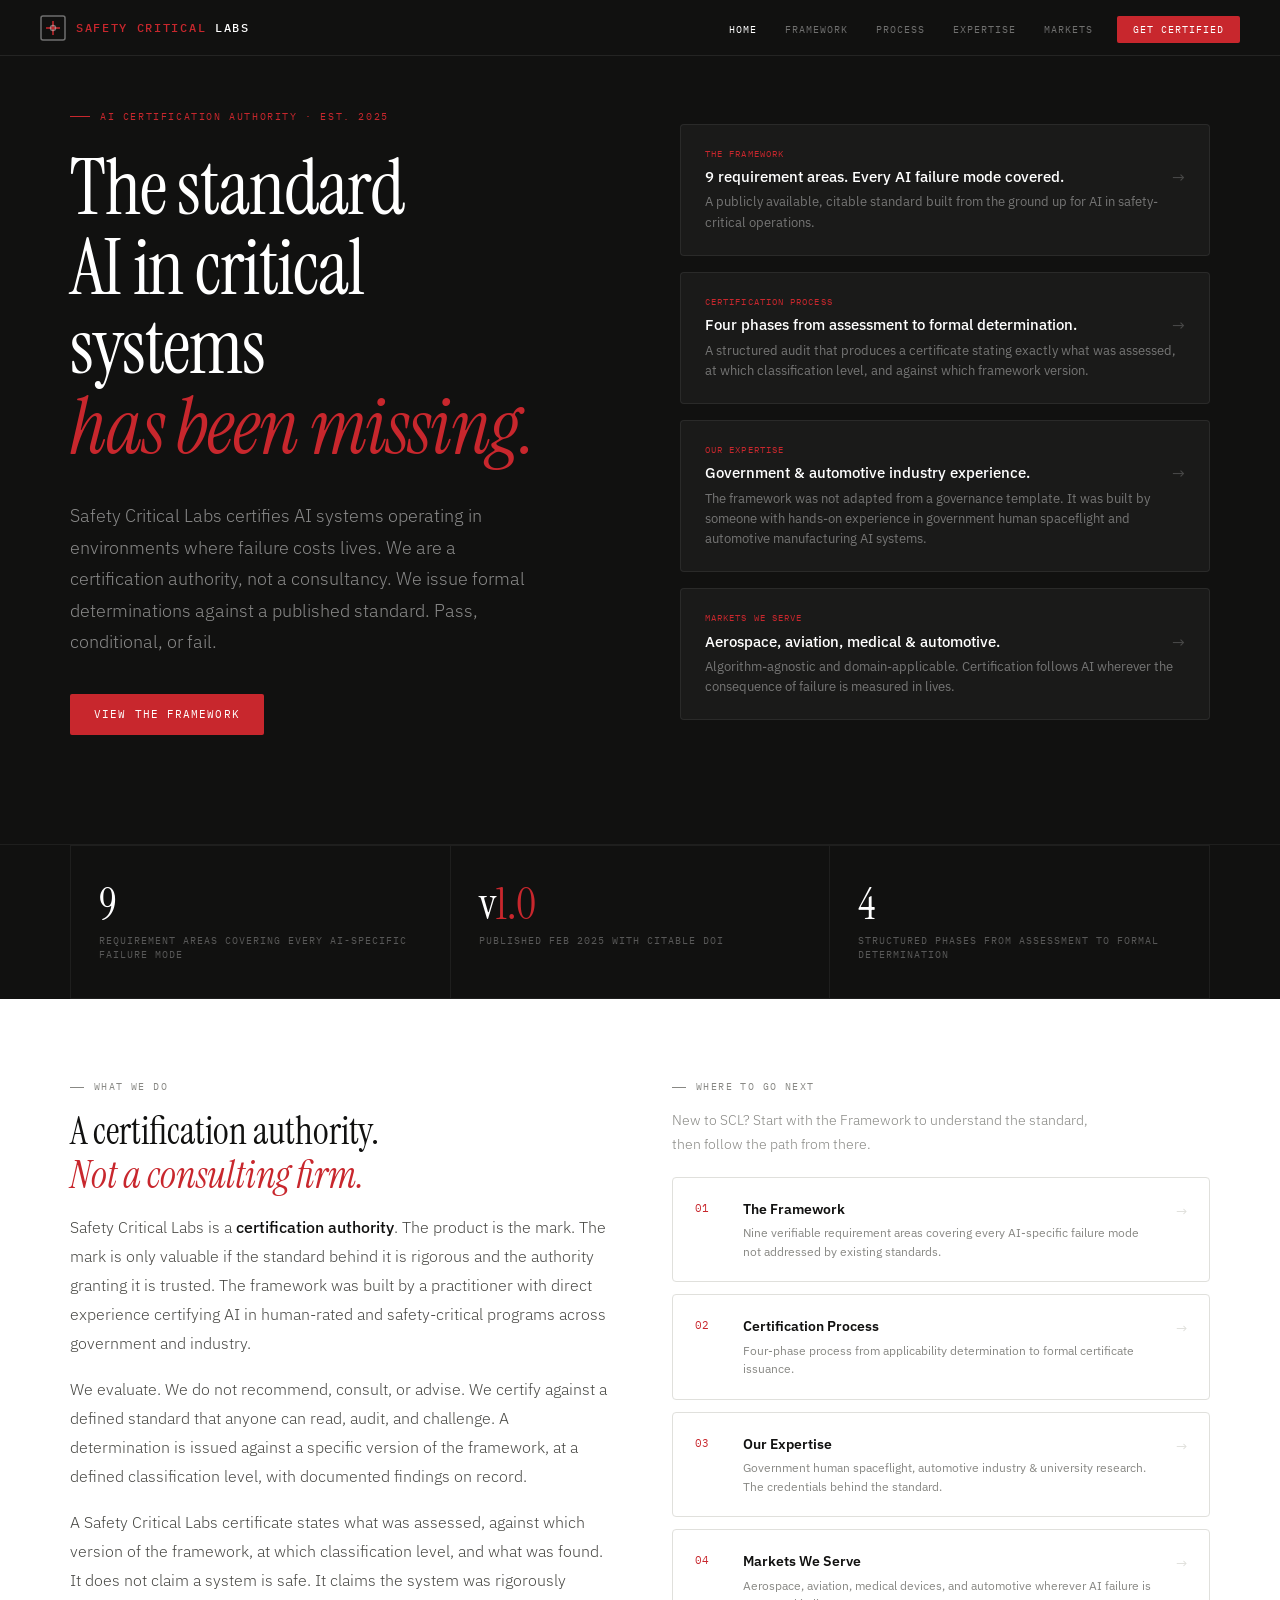
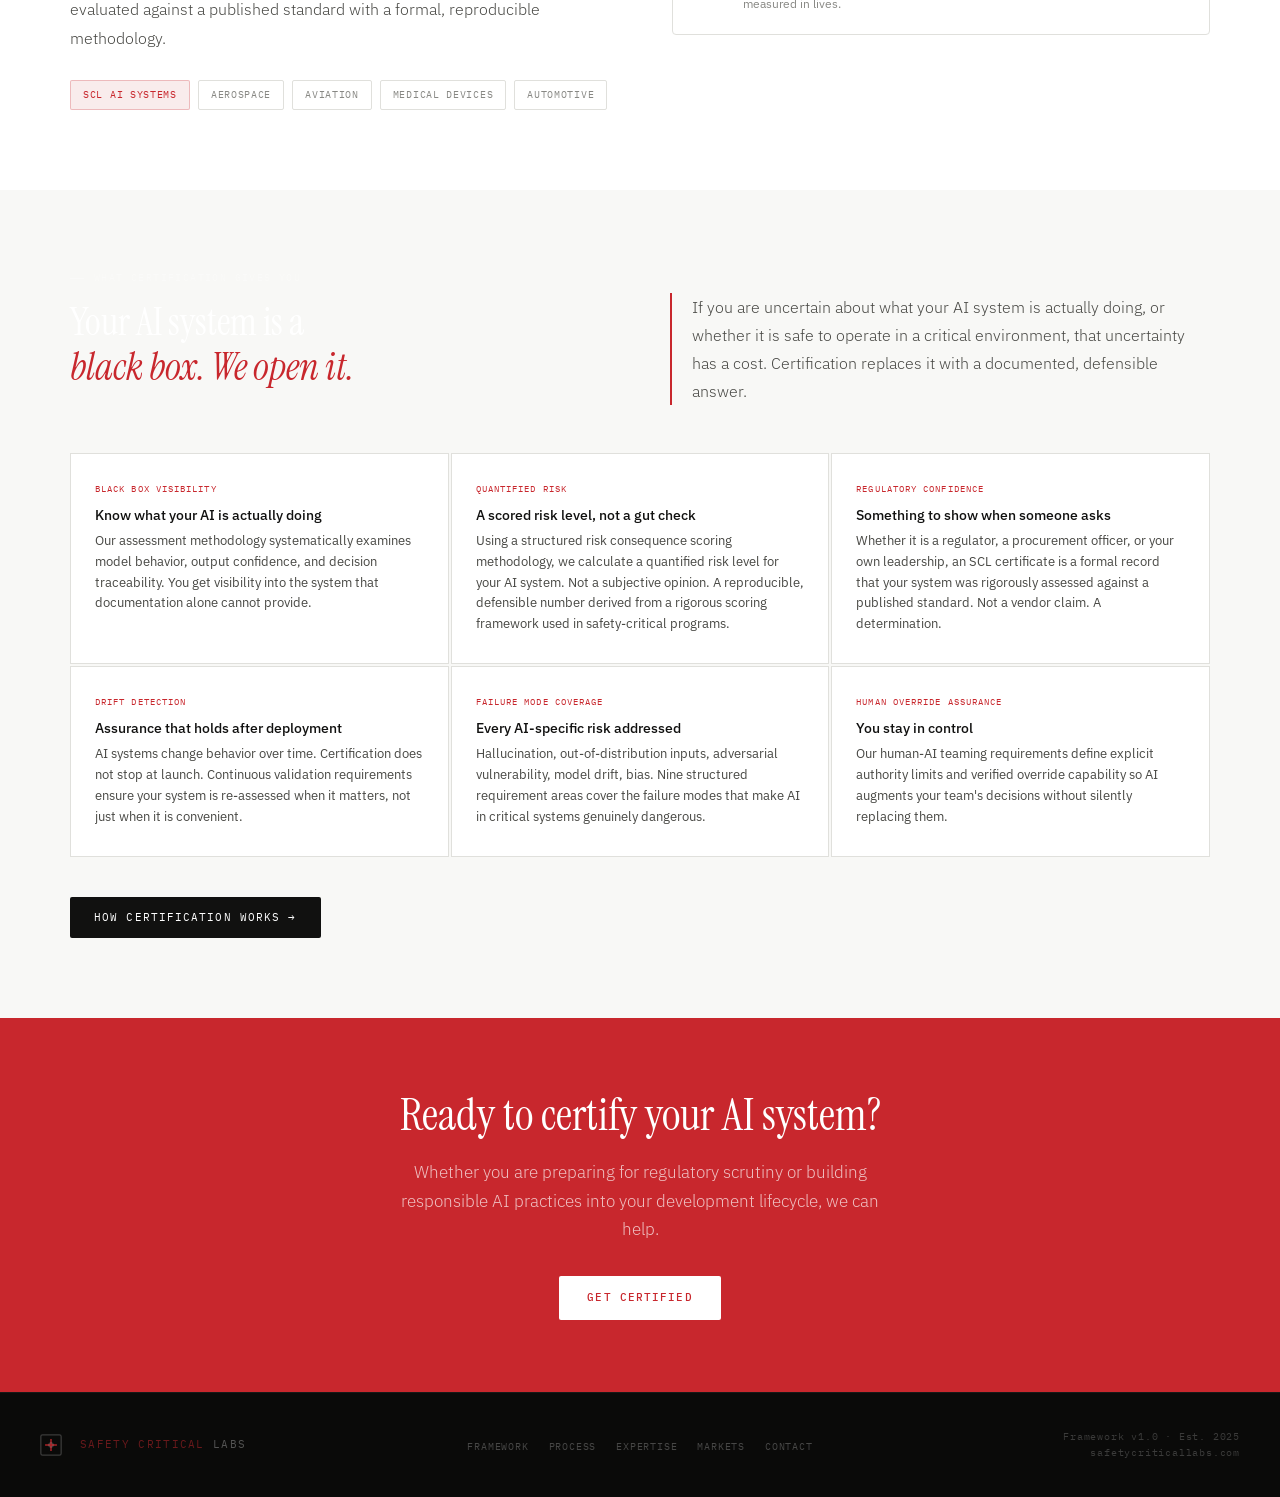
==== commit 297e5fe5: "Update index.html" ====
--- a/index.html
+++ b/index.html
@@ -639,7 +639,7 @@
           <em>has been missing.</em>
         </h1>
         <p class="hero-body">
-          Safety Critical Labs certifies AI systems operating in environments where failure costs lives. We are a certification authority, not a consultancy. We issue formal determinations against a published standard — pass, conditional, or fail.
+          Safety Critical Labs certifies AI systems operating in environments where failure costs lives. We are a certification authority, not a consultancy. We issue formal determinations against a published standard. Pass, conditional, or fail.
         </p>
         <div class="hero-cta-row">
           <a href="framework.html" class="btn btn-red">View the framework</a>
@@ -663,7 +663,7 @@
           <div class="hc-label">Our expertise</div>
           <span class="hc-arrow">&rarr;</span>
           <div class="hc-title">Government &amp; automotive industry experience.</div>
-          <div class="hc-body">The framework wasn't adapted from a governance template. It was built by someone with hands-on experience in government human spaceflight and automotive manufacturing AI systems.</div>
+          <div class="hc-body">The framework was not adapted from a governance template. It was built by someone with hands-on experience in government human spaceflight and automotive manufacturing AI systems.</div>
         </a>
         <a href="markets.html" class="hero-card">
           <div class="hc-label">Markets we serve</div>
@@ -763,51 +763,51 @@
 </section>
 
 <!-- WHAT YOU GET -->
-<div class="urgency-band">
+<div class="urgency-band" style="background: var(--bg);">
   <div class="ub-inner">
     <div class="ub-header">
       <div>
-        <div class="section-eyebrow" style="color:rgba(255,255,255,0.3)"><span style="display:inline-block;width:14px;height:1px;background:rgba(255,255,255,0.3);margin-right:10px;vertical-align:middle;"></span>What certification gives you</div>
-        <h2 class="section-title" style="color:#fff;">Your AI system is a<br>black box. We open it.</h2>
-      </div>
-      <p class="ub-lead">
+        <div class="section-eyebrow">What certification gives you</div>
+        <h2 class="section-title">Your AI system is a<br><em>black box. We open it.</em></h2>
+      </div>
+      <p class="ub-lead" style="color:var(--ink-2); border-left: 2px solid var(--red); padding-left: 20px;">
         If you are uncertain about what your AI system is actually doing, or whether it is safe to operate in a critical environment, that uncertainty has a cost. Certification replaces it with a documented, defensible answer.
       </p>
     </div>
     <div class="ub-grid">
-      <div class="ub-item fade-up">
+      <div class="ub-item fade-up" style="background:var(--white); border-color:var(--rule);">
         <div class="ub-std">Black box visibility</div>
-        <div class="ub-title">Know what your AI is actually doing</div>
-        <div class="ub-desc">Our assessment methodology systematically examines model behavior, output confidence, and decision traceability giving you visibility into the system that documentation alone cannot provide.</div>
-      </div>
-      <div class="ub-item fade-up">
+        <div class="ub-title" style="color:var(--ink);">Know what your AI is actually doing</div>
+        <div class="ub-desc" style="color:var(--ink-2);">Our assessment methodology systematically examines model behavior, output confidence, and decision traceability. You get visibility into the system that documentation alone cannot provide.</div>
+      </div>
+      <div class="ub-item fade-up" style="background:var(--white); border-color:var(--rule);">
         <div class="ub-std">Quantified risk</div>
-        <div class="ub-title">A static risk score, not a gut check</div>
-        <div class="ub-desc">Using a structured risk consequence scoring methodology, we calculate a quantified risk level for your AI system. Not a subjective opinion — a reproducible, defensible number derived from a rigorous scoring framework used in safety-critical programs.</div>
-      </div>
-      <div class="ub-item fade-up">
+        <div class="ub-title" style="color:var(--ink);">A scored risk level, not a gut check</div>
+        <div class="ub-desc" style="color:var(--ink-2);">Using a structured risk consequence scoring methodology, we calculate a quantified risk level for your AI system. Not a subjective opinion. A reproducible, defensible number derived from a rigorous scoring framework used in safety-critical programs.</div>
+      </div>
+      <div class="ub-item fade-up" style="background:var(--white); border-color:var(--rule);">
         <div class="ub-std">Regulatory confidence</div>
-        <div class="ub-title">Something to show when someone asks</div>
-        <div class="ub-desc">Whether it's a regulator, a procurement officer, or your own leadership — an SCL certificate is a formal record that your system was rigorously assessed against a published standard. Not a vendor claim. A determination.</div>
-      </div>
-      <div class="ub-item fade-up">
+        <div class="ub-title" style="color:var(--ink);">Something to show when someone asks</div>
+        <div class="ub-desc" style="color:var(--ink-2);">Whether it is a regulator, a procurement officer, or your own leadership, an SCL certificate is a formal record that your system was rigorously assessed against a published standard. Not a vendor claim. A determination.</div>
+      </div>
+      <div class="ub-item fade-up" style="background:var(--white); border-color:var(--rule);">
         <div class="ub-std">Drift detection</div>
-        <div class="ub-title">Assurance that holds after deployment</div>
-        <div class="ub-desc">AI systems change behavior over time. Certification does not stop at launch. Continuous validation requirements ensure your system is re-assessed when it matters, not just when it is convenient.</div>
-      </div>
-      <div class="ub-item fade-up">
+        <div class="ub-title" style="color:var(--ink);">Assurance that holds after deployment</div>
+        <div class="ub-desc" style="color:var(--ink-2);">AI systems change behavior over time. Certification does not stop at launch. Continuous validation requirements ensure your system is re-assessed when it matters, not just when it is convenient.</div>
+      </div>
+      <div class="ub-item fade-up" style="background:var(--white); border-color:var(--rule);">
         <div class="ub-std">Failure mode coverage</div>
-        <div class="ub-title">Every AI-specific risk addressed</div>
-        <div class="ub-desc">Hallucination, out-of-distribution inputs, adversarial vulnerability, model drift, bias nine structured requirement areas cover the failure modes that make AI in critical systems genuinely dangerous.</div>
-      </div>
-      <div class="ub-item fade-up">
+        <div class="ub-title" style="color:var(--ink);">Every AI-specific risk addressed</div>
+        <div class="ub-desc" style="color:var(--ink-2);">Hallucination, out-of-distribution inputs, adversarial vulnerability, model drift, bias. Nine structured requirement areas cover the failure modes that make AI in critical systems genuinely dangerous.</div>
+      </div>
+      <div class="ub-item fade-up" style="background:var(--white); border-color:var(--rule);">
         <div class="ub-std">Human override assurance</div>
-        <div class="ub-title">You stay in control</div>
-        <div class="ub-desc">Our human-AI teaming requirements define explicit authority limits and verified override capability so AI augments your team's decisions without silently replacing them.</div>
+        <div class="ub-title" style="color:var(--ink);">You stay in control</div>
+        <div class="ub-desc" style="color:var(--ink-2);">Our human-AI teaming requirements define explicit authority limits and verified override capability so AI augments your team's decisions without silently replacing them.</div>
       </div>
     </div>
     <div class="ub-cta">
-      <a href="process.html" class="btn btn-red">How certification works</a>
+      <a href="process.html" class="btn btn-solid">How certification works &rarr;</a>
     </div>
   </div>
 </div>
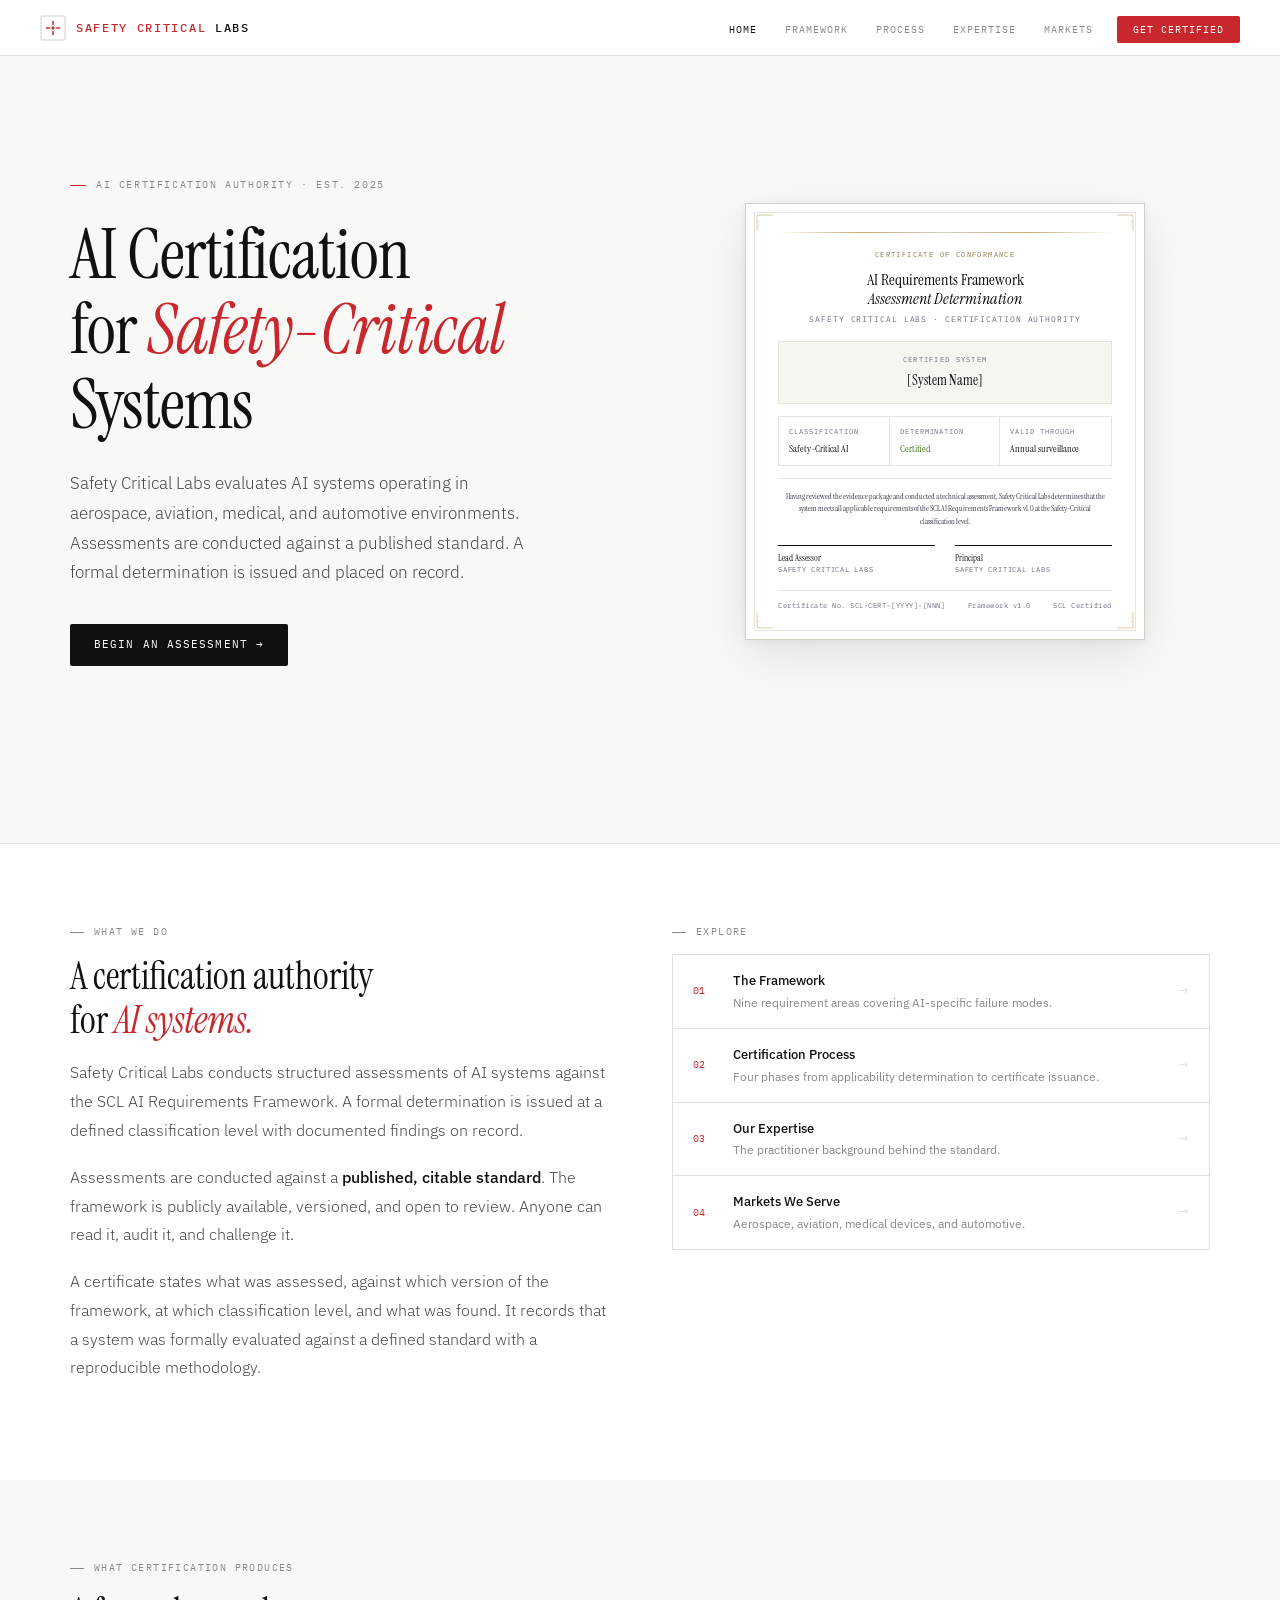
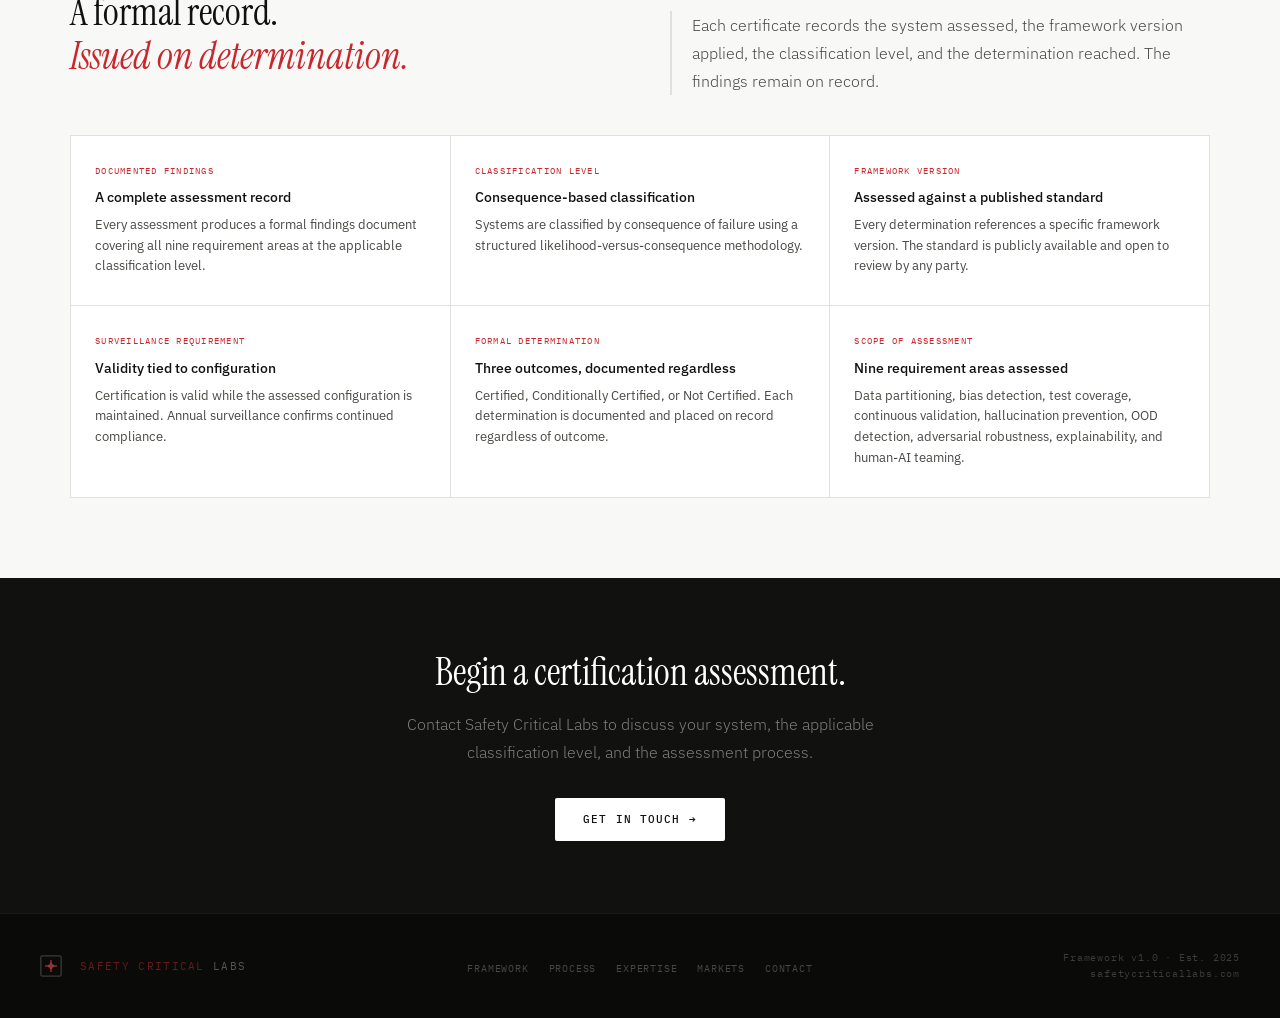
==== commit f08f54d4: "Update index.html" ====
--- a/index.html
+++ b/index.html
@@ -3,7 +3,10 @@
 <head>
 <meta charset="UTF-8">
 <meta name="viewport" content="width=device-width, initial-scale=1.0">
-<title>Safety Critical Labs AI Certification Authority</title>
+<title>Safety Critical Labs</title>
+<meta name="title" content="Safety Critical Labs">
+<link rel="icon" type="image/svg+xml" href="favicon.svg">
+<link rel="shortcut icon" href="favicon.svg">
 <link rel="preconnect" href="https://fonts.googleapis.com">
 <link rel="preconnect" href="https://fonts.gstatic.com" crossorigin>
 <link href="https://fonts.googleapis.com/css2?family=Instrument+Serif:ital@0;1&family=IBM+Plex+Sans:wght@300;400;500;600&family=IBM+Plex+Mono:wght@400;500&display=swap" rel="stylesheet">
@@ -43,22 +46,22 @@
 .global-nav {
   position: fixed; top: 0; left: 0; right: 0; z-index: 200;
   height: 56px;
-  background: var(--ink);
+  background: var(--white);
   display: flex; align-items: center;
   padding: 0 40px;
-  border-bottom: 1px solid rgba(255,255,255,0.08);
+  border-bottom: 1px solid var(--rule);
 }
 
 .gn-wordmark {
   display: flex; align-items: center; gap: 10px;
-  text-decoration: none; color: #fff; flex-shrink: 0;
+  text-decoration: none; color: var(--ink); flex-shrink: 0;
 }
 
 .gn-icon { width: 26px; height: 26px; }
 
 .gn-text {
   font-family: var(--mono); font-size: 12px;
-  font-weight: 500; letter-spacing: 0.14em; text-transform: uppercase; color: #fff;
+  font-weight: 500; letter-spacing: 0.14em; text-transform: uppercase; color: var(--ink);
 }
 .gn-text em { color: var(--red); font-style: normal; }
 
@@ -70,12 +73,12 @@
 .gn-links a {
   font-family: var(--mono); font-size: 10px;
   letter-spacing: 0.1em; text-transform: uppercase;
-  color: rgba(255,255,255,0.4); text-decoration: none;
+  color: var(--ink-3); text-decoration: none;
   padding: 6px 12px; border-radius: 2px;
   transition: color 0.15s, background 0.15s;
 }
-.gn-links a:hover { color: #fff; background: rgba(255,255,255,0.06); }
-.gn-links a.active { color: #fff; }
+.gn-links a:hover { color: var(--ink); background: var(--bg); }
+.gn-links a.active { color: var(--ink); }
 
 .gn-cta {
   background: var(--red) !important;
@@ -298,109 +301,146 @@
 <style>
 /* ─── HOME HERO ───────────────────────────────────────────── */
 .home-hero {
-  background: var(--ink);
+  background: var(--bg);
   min-height: calc(100vh - 56px);
   display: flex; align-items: center;
   padding: 80px 40px;
-  position: relative; overflow: hidden;
-}
-
-.home-hero::before {
-  display: none;
+  border-bottom: 1px solid var(--rule);
 }
 
 .home-hero-inner {
   max-width: 1140px; margin: 0 auto; width: 100%;
   display: grid; grid-template-columns: 1fr 1fr;
   gap: 80px; align-items: center;
-  position: relative; z-index: 1;
 }
 
 .hero-eyebrow {
   font-family: var(--mono); font-size: 10px;
   letter-spacing: 0.16em; text-transform: uppercase;
-  color: var(--red); margin-bottom: 24px;
+  color: var(--ink-3); margin-bottom: 24px;
   display: flex; align-items: center; gap: 10px;
 }
-.hero-eyebrow::before { content: ''; display: inline-block; width: 20px; height: 1px; background: var(--red); }
+.hero-eyebrow::before { content: ''; display: inline-block; width: 16px; height: 1px; background: var(--red); }
 
 .home-hero h1 {
   font-family: var(--serif);
-  font-size: clamp(52px, 6vw, 80px);
-  font-weight: 400; line-height: 1.04;
-  color: #fff; letter-spacing: -0.015em;
-  margin-bottom: 32px;
+  font-size: clamp(44px, 5.5vw, 72px);
+  font-weight: 400; line-height: 1.06;
+  color: var(--ink); letter-spacing: -0.015em;
+  margin-bottom: 28px;
 }
 .home-hero h1 em { font-style: italic; color: var(--red); }
 
 .hero-body {
-  font-size: 18px; color: rgba(255,255,255,0.5);
+  font-size: 17px; color: var(--ink-2);
   font-weight: 300; line-height: 1.75; margin-bottom: 36px;
-  max-width: 480px;
-}
-
-.hero-cta-row { display: flex; gap: 12px; flex-wrap: wrap; }
-
-/* right col */
-.hero-right { display: flex; flex-direction: column; gap: 16px; }
-
-.hero-card {
-  background: rgba(255,255,255,0.04);
-  border: 1px solid rgba(255,255,255,0.07);
-  border-radius: 4px; padding: 22px 24px;
-  text-decoration: none; display: block;
-  transition: border-color 0.2s, background 0.2s;
-}
-.hero-card:hover {
-  border-color: rgba(200,39,45,0.45);
-  background: rgba(200,39,45,0.05);
-}
-
-.hc-label {
-  font-family: var(--mono); font-size: 9px;
+  max-width: 460px;
+}
+
+/* ─── CERTIFICATE DISPLAY ─────────────────────────────────── */
+.cert-stage {
+  display: flex; align-items: center; justify-content: center;
+  padding: 16px 0;
+}
+
+.cert-doc {
+  background: #fff;
+  border: 1px solid #d4cfc4;
+  width: 100%; max-width: 400px;
+  padding: 28px 32px;
+  position: relative;
+  box-shadow: 0 2px 8px rgba(0,0,0,0.06), 0 16px 48px rgba(0,0,0,0.09);
+  font-family: var(--serif);
+}
+
+.cert-doc::before {
+  content: ''; position: absolute; inset: 8px;
+  border: 1px solid #e8e4dc; pointer-events: none;
+}
+
+.cert-corner { position: absolute; width: 18px; height: 18px; }
+.cert-corner svg { width: 100%; height: 100%; }
+.cert-corner-tl { top: 10px; left: 10px; }
+.cert-corner-tr { top: 10px; right: 10px; transform: scaleX(-1); }
+.cert-corner-bl { bottom: 10px; left: 10px; transform: scaleY(-1); }
+.cert-corner-br { bottom: 10px; right: 10px; transform: scale(-1); }
+
+.cert-top-rule {
+  width: 100%; height: 1px;
+  background: linear-gradient(90deg, transparent, #c4a96b, #d4cfc4, #c4a96b, transparent);
+  margin-bottom: 16px;
+}
+
+.cert-doc-eyebrow {
+  font-family: var(--mono); font-size: 7px;
+  letter-spacing: 0.2em; text-transform: uppercase;
+  color: #8b7340; text-align: center; margin-bottom: 10px;
+}
+
+.cert-doc-title {
+  font-size: 16px; font-weight: 300; line-height: 1.2;
+  text-align: center; color: #0a0a0f; margin-bottom: 4px;
+}
+.cert-doc-title em { font-style: italic; }
+
+.cert-doc-sub {
+  font-family: var(--mono); font-size: 7.5px;
   letter-spacing: 0.12em; text-transform: uppercase;
-  color: var(--red); margin-bottom: 6px;
-}
-.hc-title { font-size: 15px; font-weight: 500; color: #fff; margin-bottom: 6px; line-height: 1.3; }
-.hc-body { font-size: 13px; color: rgba(255,255,255,0.4); line-height: 1.55; }
-
-.hc-arrow {
-  float: right; color: rgba(255,255,255,0.2);
-  font-size: 16px; margin-top: -2px;
-  transition: color 0.15s;
-}
-.hero-card:hover .hc-arrow { color: var(--red); }
-
-/* ─── STATS ───────────────────────────────────────────────── */
-.stats-strip {
-  background: rgba(255,255,255,0.03);
-  border-top: 1px solid rgba(255,255,255,0.06);
-  padding: 0 40px;
-}
-
-.stats-inner {
-  max-width: 1140px; margin: 0 auto;
-  display: grid; grid-template-columns: repeat(3, 1fr);
-  border-left: 1px solid rgba(255,255,255,0.06);
-}
-
-.stat-block {
-  padding: 36px 28px;
-  border-right: 1px solid rgba(255,255,255,0.06);
-  border-top: 1px solid rgba(255,255,255,0.06);
-  border-bottom: 1px solid rgba(255,255,255,0.06);
-}
-
-.stat-num {
-  font-family: var(--serif); font-size: 44px;
-  color: #fff; line-height: 1; margin-bottom: 8px;
-}
-.stat-num em { color: var(--red); font-style: normal; }
-
-.stat-label {
-  font-family: var(--mono); font-size: 10px;
-  letter-spacing: 0.1em; text-transform: uppercase;
-  color: rgba(255,255,255,0.3); line-height: 1.4;
+  color: #6b6b80; text-align: center; margin-bottom: 16px;
+}
+
+.cert-field-block {
+  background: #f7f5f0; border: 1px solid #e8e4dc;
+  padding: 12px 16px; text-align: center; margin-bottom: 12px;
+}
+.cert-field-label {
+  font-family: var(--mono); font-size: 7px;
+  letter-spacing: 0.18em; text-transform: uppercase;
+  color: #6b6b80; margin-bottom: 4px;
+}
+.cert-field-value { font-size: 14px; font-weight: 500; color: #0a0a0f; }
+
+.cert-data-grid {
+  display: grid; grid-template-columns: 1fr 1fr 1fr;
+  border: 1px solid #e8e4dc; margin-bottom: 12px;
+}
+.cert-data-cell {
+  padding: 10px; border-right: 1px solid #e8e4dc;
+}
+.cert-data-cell:last-child { border-right: none; }
+.cert-data-cell-label {
+  font-family: var(--mono); font-size: 6.5px;
+  letter-spacing: 0.15em; text-transform: uppercase;
+  color: #6b6b80; margin-bottom: 4px;
+}
+.cert-data-cell-value { font-size: 10px; font-weight: 500; color: #0a0a0f; line-height: 1.3; }
+.cert-data-cell-value.certified { color: #3B6D11; }
+
+.cert-thin-rule { width: 100%; height: 1px; background: #e8e4dc; margin: 12px 0; }
+
+.cert-det-text {
+  font-size: 7.5px; color: #2a2a3a; line-height: 1.7;
+  text-align: center; font-weight: 300; padding: 0 4px;
+}
+
+.cert-sig-row {
+  display: grid; grid-template-columns: 1fr 1fr;
+  gap: 20px; margin-top: 16px;
+}
+.cert-sig-line { height: 1px; background: #0a0a0f; margin-bottom: 5px; }
+.cert-sig-name { font-size: 9px; font-weight: 500; color: #0a0a0f; }
+.cert-sig-role {
+  font-family: var(--mono); font-size: 6.5px;
+  letter-spacing: 0.12em; text-transform: uppercase; color: #6b6b80;
+}
+
+.cert-foot-row {
+  display: flex; justify-content: space-between; align-items: center;
+  margin-top: 14px; padding-top: 10px; border-top: 1px solid #e8e4dc;
+}
+.cert-foot-text {
+  font-family: var(--mono); font-size: 6.5px;
+  letter-spacing: 0.08em; color: #6b6b80;
 }
 
 /* ─── WHAT WE DO ──────────────────────────────────────────── */
@@ -415,191 +455,109 @@
 }
 .what-body p strong { color: var(--ink); font-weight: 500; }
 
-.analogy-row { display: flex; gap: 8px; flex-wrap: wrap; margin-top: 28px; }
-
-.atag {
+.nav-cards {
+  display: flex; flex-direction: column;
+  border: 1px solid var(--rule);
+}
+
+.nav-card {
+  display: flex; align-items: center; gap: 16px;
+  padding: 16px 20px; background: var(--white);
+  border-bottom: 1px solid var(--rule);
+  text-decoration: none; color: inherit;
+  transition: background 0.15s;
+}
+.nav-card:last-child { border-bottom: none; }
+.nav-card:hover { background: var(--bg); }
+
+.nav-card-num {
   font-family: var(--mono); font-size: 10px;
-  letter-spacing: 0.07em; text-transform: uppercase;
-  border: 1px solid var(--rule); border-radius: 2px;
-  padding: 6px 12px; color: var(--ink-3); background: transparent;
-  cursor: default;
-}
-.atag.highlight { color: var(--red); border-color: rgba(200,39,45,0.25); background: var(--red-lt); }
-
-.page-preview-cards { display: flex; flex-direction: column; gap: 12px; }
-
-.ppc {
-  background: var(--white); border: 1px solid var(--rule);
-  border-radius: 4px; padding: 20px 22px;
-  display: flex; gap: 20px; align-items: flex-start;
-  text-decoration: none; color: inherit;
-  transition: border-color 0.2s, transform 0.2s;
-}
-.ppc:hover { border-color: var(--red); transform: translateX(4px); }
-
-.ppc-num {
-  font-family: var(--mono); font-size: 11px;
-  color: var(--red); flex-shrink: 0; padding-top: 2px;
-  min-width: 28px;
-}
-.ppc-body { flex: 1; }
-.ppc-title { font-size: 14px; font-weight: 600; margin-bottom: 4px; color: var(--ink); }
-.ppc-desc { font-size: 12px; color: var(--ink-3); line-height: 1.55; }
-.ppc-arrow { color: var(--rule); font-size: 14px; flex-shrink: 0; padding-top: 2px; transition: color 0.15s; }
-.ppc:hover .ppc-arrow { color: var(--red); }
-
-/* ─── URGENCY BAND ────────────────────────────────────────── */
-.urgency-band {
-  background: var(--ink);
-  padding: 80px 40px;
-}
-
-.ub-inner {
-  max-width: 1140px; margin: 0 auto;
-}
-
-.ub-header {
+  color: var(--red); flex-shrink: 0; min-width: 24px;
+}
+.nav-card-body { flex: 1; }
+.nav-card-title { font-size: 13px; font-weight: 500; color: var(--ink); margin-bottom: 2px; }
+.nav-card-desc { font-size: 12px; color: var(--ink-3); line-height: 1.5; }
+.nav-card-arrow { color: var(--rule); font-size: 13px; flex-shrink: 0; transition: color 0.15s; }
+.nav-card:hover .nav-card-arrow { color: var(--red); }
+
+/* ─── WHAT CERTIFICATION PRODUCES ────────────────────────── */
+.produces-header {
   display: grid; grid-template-columns: 1fr 1fr;
-  gap: 60px; align-items: end; margin-bottom: 48px;
-}
-
-.ub-header .section-eyebrow { color: rgba(255,255,255,0.3); }
-.ub-header .section-eyebrow::before { background: rgba(255,255,255,0.3); }
-.ub-header h2.section-title { color: #fff; }
-
-.ub-lead {
-  font-size: 16px; color: rgba(255,255,255,0.45);
+  gap: 60px; align-items: end; margin-bottom: 40px;
+}
+
+.produces-lead {
+  font-size: 16px; color: var(--ink-2);
   font-weight: 300; line-height: 1.75;
-  border-left: 2px solid var(--red); padding-left: 20px;
-  align-self: end;
-}
-
-.ub-grid {
-  display: grid; grid-template-columns: repeat(3, 1fr); gap: 2px;
-}
-
-.ub-item {
-  background: rgba(255,255,255,0.03);
-  border: 1px solid rgba(255,255,255,0.06);
+  border-left: 2px solid var(--rule);
+  padding-left: 20px; align-self: end;
+}
+
+.produces-grid {
+  display: grid; grid-template-columns: repeat(3, 1fr);
+  gap: 1px; background: var(--rule);
+  border: 1px solid var(--rule);
+}
+
+.produces-card {
+  background: var(--white);
   padding: 28px 24px;
-  transition: background 0.2s, border-color 0.2s;
-}
-.ub-item:hover {
-  background: rgba(255,255,255,0.06);
-  border-color: rgba(200,39,45,0.3);
-}
-
-.ub-std {
+}
+
+.produces-card-label {
   font-family: var(--mono); font-size: 9px;
-  letter-spacing: 0.12em; text-transform: uppercase;
+  letter-spacing: 0.14em; text-transform: uppercase;
   color: var(--red); margin-bottom: 10px;
 }
-.ub-title { font-size: 14px; font-weight: 500; color: rgba(255,255,255,0.85); margin-bottom: 6px; line-height: 1.35; }
-.ub-desc { font-size: 13px; color: rgba(255,255,255,0.35); line-height: 1.6; }
-
-.ub-cta { margin-top: 40px; display: flex; gap: 12px; }
-
-/* ─── FOUNDER PREVIEW ─────────────────────────────────────── */
-.founder-preview {
-  display: grid; grid-template-columns: 1fr 1fr; gap: 64px; align-items: center;
-}
-
-.fp-left p {
-  font-size: 16px; color: var(--ink-2); line-height: 1.8;
-  font-weight: 300; margin-bottom: 18px;
-}
-.fp-left p strong { color: var(--ink); font-weight: 500; }
-
-.fp-quote {
-  font-family: var(--serif); font-size: 20px; font-style: italic;
-  color: var(--ink-2); line-height: 1.55;
-  border-left: 2px solid var(--red); padding-left: 20px;
-  margin: 28px 0;
-}
-
-.fp-byline {
-  font-family: var(--mono); font-size: 10px;
-  letter-spacing: 0.1em; text-transform: uppercase; color: var(--ink-3);
-  margin-top: 20px; line-height: 1.7;
-}
-
-.fp-cards { display: flex; flex-direction: column; gap: 12px; }
-
-.fp-card {
-  background: var(--white); border: 1px solid var(--rule);
-  border-radius: 4px; padding: 22px 24px;
-}
-.fp-card-org {
-  font-family: var(--mono); font-size: 9px;
-  letter-spacing: 0.12em; text-transform: uppercase;
-  color: var(--red); margin-bottom: 6px;
-}
-.fp-card-role { font-size: 14px; font-weight: 600; margin-bottom: 6px; color: var(--ink); }
-.fp-card-desc { font-size: 13px; color: var(--ink-2); line-height: 1.6; }
-.fp-card-award {
-  display: inline-block; margin-top: 10px;
-  font-family: var(--mono); font-size: 9px;
-  letter-spacing: 0.08em; text-transform: uppercase;
-  background: var(--red-lt); border: 1px solid rgba(200,39,45,0.2);
-  color: var(--red); padding: 4px 10px; border-radius: 2px;
-}
+.produces-card-title {
+  font-size: 14px; font-weight: 500;
+  color: var(--ink); margin-bottom: 8px; line-height: 1.35;
+}
+.produces-card-desc { font-size: 13px; color: var(--ink-2); line-height: 1.6; }
 
 /* ─── HOME CTA ────────────────────────────────────────────── */
 .home-cta {
-  background: var(--red);
+  background: var(--ink);
   padding: 72px 40px;
   text-align: center;
 }
 
 .home-cta h2 {
   font-family: var(--serif);
-  font-size: clamp(32px, 3.5vw, 48px);
+  font-size: clamp(28px, 3vw, 40px);
   color: #fff; font-weight: 400;
   margin-bottom: 16px; line-height: 1.15;
 }
 
 .home-cta p {
-  font-size: 17px; color: rgba(255,255,255,0.7);
-  font-weight: 300; max-width: 500px;
-  margin: 0 auto 32px; line-height: 1.7;
-}
-
-.home-cta-row { display: flex; gap: 12px; justify-content: center; }
+  font-size: 16px; color: rgba(255,255,255,0.45);
+  font-weight: 300; max-width: 480px;
+  margin: 0 auto 32px; line-height: 1.75;
+}
 
 .btn-white {
-  background: #fff; color: var(--red);
+  display: inline-block;
+  background: #fff; color: var(--ink);
   font-family: var(--mono); font-size: 11px;
   letter-spacing: 0.1em; text-transform: uppercase;
   padding: 13px 28px; border-radius: 2px;
   text-decoration: none; transition: all 0.15s;
   font-weight: 500;
 }
-.btn-white:hover { background: var(--ink); color: #fff; }
-
-.btn-ghost-white {
-  border: 1px solid rgba(255,255,255,0.4); color: rgba(255,255,255,0.8);
-  font-family: var(--mono); font-size: 11px;
-  letter-spacing: 0.1em; text-transform: uppercase;
-  padding: 13px 28px; border-radius: 2px;
-  text-decoration: none; transition: all 0.15s;
-}
-.btn-ghost-white:hover { border-color: #fff; color: #fff; }
+.btn-white:hover { background: var(--bg); }
 
 /* RESPONSIVE */
 @media (max-width: 880px) {
   .home-hero { padding: 60px 24px; }
   .home-hero-inner { grid-template-columns: 1fr; gap: 40px; }
-  .stats-strip { padding: 0 24px; }
-  .stats-inner { grid-template-columns: 1fr 1fr; }
+  .cert-stage { padding: 0; }
   .what-grid { grid-template-columns: 1fr; gap: 40px; }
-  .ub-header { grid-template-columns: 1fr; gap: 20px; }
-  .ub-grid { grid-template-columns: 1fr; }
-  .founder-preview { grid-template-columns: 1fr; gap: 40px; }
-  .urgency-band { padding: 60px 24px; }
+  .produces-header { grid-template-columns: 1fr; gap: 20px; }
+  .produces-grid { grid-template-columns: 1fr; }
   .home-cta { padding: 60px 24px; }
 }
 @media (max-width: 580px) {
-  .stats-inner { grid-template-columns: 1fr 1fr; }
+  .cert-doc { max-width: 100%; }
 }
 </style>
 </head>
@@ -609,10 +567,10 @@
 <nav class="global-nav">
   <a href="index.html" class="gn-wordmark">
     <svg class="gn-icon" viewBox="0 0 26 26" fill="none">
-      <rect x="1" y="1" width="24" height="24" rx="2" stroke="rgba(255,255,255,0.4)" stroke-width="1.5"/>
+      <rect x="1" y="1" width="24" height="24" rx="2" stroke="var(--rule)" stroke-width="1.5"/>
       <line x1="6" y1="13" x2="20" y2="13" stroke="#C8272D" stroke-width="1.5"/>
       <line x1="13" y1="6" x2="13" y2="20" stroke="#C8272D" stroke-width="1.5"/>
-      <circle cx="13" cy="13" r="2.5" stroke="rgba(255,255,255,0.4)" stroke-width="1.5"/>
+      <circle cx="13" cy="13" r="2.5" stroke="var(--rule)" stroke-width="1.5"/>
     </svg>
     <span class="gn-text"><em>Safety Critical</em> Labs</span>
   </a>
@@ -627,72 +585,92 @@
 </nav>
 
 <!-- HERO -->
-<div style="background: var(--ink);">
+<div style="background: var(--bg);">
   <section class="home-hero">
     <div class="home-hero-inner">
       <div>
         <div class="hero-eyebrow">AI Certification Authority &middot; Est. 2025</div>
         <h1>
-          The standard<br>
-          AI in critical<br>
-          systems<br>
-          <em>has been missing.</em>
+          AI Certification<br>
+          for <em>Safety-Critical</em><br>
+          Systems
         </h1>
         <p class="hero-body">
-          Safety Critical Labs certifies AI systems operating in environments where failure costs lives. We are a certification authority, not a consultancy. We issue formal determinations against a published standard. Pass, conditional, or fail.
+          Safety Critical Labs evaluates AI systems operating in aerospace, aviation, medical, and automotive environments. Assessments are conducted against a published standard. A formal determination is issued and placed on record.
         </p>
-        <div class="hero-cta-row">
-          <a href="framework.html" class="btn btn-red">View the framework</a>
+        <a href="contact.html" class="btn btn-solid">Begin an assessment &rarr;</a>
+      </div>
+
+      <div class="cert-stage">
+        <div class="cert-doc">
+
+          <div class="cert-corner cert-corner-tl">
+            <svg viewBox="0 0 32 32" fill="none"><path d="M2 30 L2 2 L30 2" stroke="#c4a96b" stroke-width="1" fill="none"/><path d="M2 16 L8 10 M2 24 L8 18" stroke="#c4a96b" stroke-width="0.5" fill="none"/></svg>
+          </div>
+          <div class="cert-corner cert-corner-tr">
+            <svg viewBox="0 0 32 32" fill="none"><path d="M2 30 L2 2 L30 2" stroke="#c4a96b" stroke-width="1" fill="none"/><path d="M2 16 L8 10 M2 24 L8 18" stroke="#c4a96b" stroke-width="0.5" fill="none"/></svg>
+          </div>
+          <div class="cert-corner cert-corner-bl">
+            <svg viewBox="0 0 32 32" fill="none"><path d="M2 30 L2 2 L30 2" stroke="#c4a96b" stroke-width="1" fill="none"/><path d="M2 16 L8 10 M2 24 L8 18" stroke="#c4a96b" stroke-width="0.5" fill="none"/></svg>
+          </div>
+          <div class="cert-corner cert-corner-br">
+            <svg viewBox="0 0 32 32" fill="none"><path d="M2 30 L2 2 L30 2" stroke="#c4a96b" stroke-width="1" fill="none"/><path d="M2 16 L8 10 M2 24 L8 18" stroke="#c4a96b" stroke-width="0.5" fill="none"/></svg>
+          </div>
+
+          <div class="cert-top-rule"></div>
+          <div class="cert-doc-eyebrow">Certificate of Conformance</div>
+          <div class="cert-doc-title">AI Requirements Framework<br><em>Assessment Determination</em></div>
+          <div class="cert-doc-sub">Safety Critical Labs &middot; Certification Authority</div>
+
+          <div class="cert-field-block">
+            <div class="cert-field-label">Certified System</div>
+            <div class="cert-field-value">[System Name]</div>
+          </div>
+
+          <div class="cert-data-grid">
+            <div class="cert-data-cell">
+              <div class="cert-data-cell-label">Classification</div>
+              <div class="cert-data-cell-value">Safety-Critical AI</div>
+            </div>
+            <div class="cert-data-cell">
+              <div class="cert-data-cell-label">Determination</div>
+              <div class="cert-data-cell-value certified">Certified</div>
+            </div>
+            <div class="cert-data-cell">
+              <div class="cert-data-cell-label">Valid Through</div>
+              <div class="cert-data-cell-value">Annual surveillance</div>
+            </div>
+          </div>
+
+          <div class="cert-thin-rule"></div>
+
+          <div class="cert-det-text">
+            Having reviewed the evidence package and conducted a technical assessment, Safety Critical Labs determines that the system meets all applicable requirements of the SCL AI Requirements Framework v1.0 at the Safety-Critical classification level.
+          </div>
+
+          <div class="cert-sig-row">
+            <div>
+              <div class="cert-sig-line"></div>
+              <div class="cert-sig-name">Lead Assessor</div>
+              <div class="cert-sig-role">Safety Critical Labs</div>
+            </div>
+            <div>
+              <div class="cert-sig-line"></div>
+              <div class="cert-sig-name">Principal</div>
+              <div class="cert-sig-role">Safety Critical Labs</div>
+            </div>
+          </div>
+
+          <div class="cert-foot-row">
+            <div class="cert-foot-text">Certificate No. SCL-CERT-[YYYY]-[NNN]</div>
+            <div class="cert-foot-text">Framework v1.0</div>
+            <div class="cert-foot-text">SCL Certified</div>
+          </div>
+
         </div>
-      </div>
-
-      <div class="hero-right">
-        <a href="framework.html" class="hero-card">
-          <div class="hc-label">The framework</div>
-          <span class="hc-arrow">&rarr;</span>
-          <div class="hc-title">9 requirement areas. Every AI failure mode covered.</div>
-          <div class="hc-body">A publicly available, citable standard built from the ground up for AI in safety-critical operations.</div>
-        </a>
-        <a href="process.html" class="hero-card">
-          <div class="hc-label">Certification process</div>
-          <span class="hc-arrow">&rarr;</span>
-          <div class="hc-title">Four phases from assessment to formal determination.</div>
-          <div class="hc-body">A structured audit that produces a certificate stating exactly what was assessed, at which classification level, and against which framework version.</div>
-        </a>
-        <a href="expertise.html" class="hero-card">
-          <div class="hc-label">Our expertise</div>
-          <span class="hc-arrow">&rarr;</span>
-          <div class="hc-title">Government &amp; automotive industry experience.</div>
-          <div class="hc-body">The framework was not adapted from a governance template. It was built by someone with hands-on experience in government human spaceflight and automotive manufacturing AI systems.</div>
-        </a>
-        <a href="markets.html" class="hero-card">
-          <div class="hc-label">Markets we serve</div>
-          <span class="hc-arrow">&rarr;</span>
-          <div class="hc-title">Aerospace, aviation, medical &amp; automotive.</div>
-          <div class="hc-body">Algorithm-agnostic and domain-applicable. Certification follows AI wherever the consequence of failure is measured in lives.</div>
-        </a>
       </div>
     </div>
   </section>
-
-  <!-- STATS -->
-  <div class="stats-strip" style="background:var(--ink);">
-    <div class="stats-inner">
-      <div class="stat-block">
-        <div class="stat-num">9</div>
-        <div class="stat-label">Requirement areas covering every AI-specific failure mode</div>
-      </div>
-      <div class="stat-block">
-        <div class="stat-num">v<em>1.0</em></div>
-        <div class="stat-label">Published Feb 2025 with citable DOI</div>
-      </div>
-      <div class="stat-block">
-        <div class="stat-num">4</div>
-        <div class="stat-label">Structured phases from assessment to formal determination</div>
-      </div>
-    </div>
-  </div>
-</div>
 
 <!-- WHAT WE DO -->
 <section class="page-section" style="background: var(--white);">
@@ -700,61 +678,53 @@
     <div class="what-grid">
       <div>
         <div class="section-eyebrow">What we do</div>
-        <h2 class="section-title">A certification authority.<br><em>Not a consulting firm.</em></h2>
+        <h2 class="section-title">A certification authority<br>for <em>AI systems.</em></h2>
         <div class="what-body">
           <p>
-            Safety Critical Labs is a <strong>certification authority</strong>. The product is the mark. The mark is only valuable if the standard behind it is rigorous and the authority granting it is trusted. The framework was built by a practitioner with direct experience certifying AI in human-rated and safety-critical programs across government and industry.
+            Safety Critical Labs conducts structured assessments of AI systems against the SCL AI Requirements Framework. A formal determination is issued at a defined classification level with documented findings on record.
           </p>
           <p>
-            We evaluate. We do not recommend, consult, or advise. We certify against a defined standard that anyone can read, audit, and challenge. A determination is issued against a specific version of the framework, at a defined classification level, with documented findings on record.
+            Assessments are conducted against a <strong>published, citable standard</strong>. The framework is publicly available, versioned, and open to review. Anyone can read it, audit it, and challenge it.
           </p>
           <p>
-            A Safety Critical Labs certificate states what was assessed, against which version of the framework, at which classification level, and what was found. It does not claim a system is safe. It claims the system was rigorously evaluated against a published standard with a formal, reproducible methodology.
+            A certificate states what was assessed, against which version of the framework, at which classification level, and what was found. It records that a system was formally evaluated against a defined standard with a reproducible methodology.
           </p>
         </div>
-        <div class="analogy-row">
-          <span class="atag highlight">SCL AI Systems</span>
-          <span class="atag">Aerospace</span>
-          <span class="atag">Aviation</span>
-          <span class="atag">Medical Devices</span>
-          <span class="atag">Automotive</span>
-        </div>
       </div>
       <div>
-        <div class="section-eyebrow">Where to go next</div>
-        <p style="font-size:14px;color:var(--ink-3);font-weight:300;line-height:1.7;margin-bottom:20px;max-width:420px;">New to SCL? Start with the Framework to understand the standard, then follow the path from there.</p>
-        <div class="page-preview-cards">
-          <a href="framework.html" class="ppc">
-            <span class="ppc-num">01</span>
-            <div class="ppc-body">
-              <div class="ppc-title">The Framework</div>
-              <div class="ppc-desc">Nine verifiable requirement areas covering every AI-specific failure mode not addressed by existing standards.</div>
+        <div class="section-eyebrow">Explore</div>
+        <div class="nav-cards">
+          <a href="framework.html" class="nav-card">
+            <span class="nav-card-num">01</span>
+            <div class="nav-card-body">
+              <div class="nav-card-title">The Framework</div>
+              <div class="nav-card-desc">Nine requirement areas covering AI-specific failure modes.</div>
             </div>
-            <span class="ppc-arrow">&rarr;</span>
+            <span class="nav-card-arrow">&rarr;</span>
           </a>
-          <a href="process.html" class="ppc">
-            <span class="ppc-num">02</span>
-            <div class="ppc-body">
-              <div class="ppc-title">Certification Process</div>
-              <div class="ppc-desc">Four-phase process from applicability determination to formal certificate issuance.</div>
+          <a href="process.html" class="nav-card">
+            <span class="nav-card-num">02</span>
+            <div class="nav-card-body">
+              <div class="nav-card-title">Certification Process</div>
+              <div class="nav-card-desc">Four phases from applicability determination to certificate issuance.</div>
             </div>
-            <span class="ppc-arrow">&rarr;</span>
+            <span class="nav-card-arrow">&rarr;</span>
           </a>
-          <a href="expertise.html" class="ppc">
-            <span class="ppc-num">03</span>
-            <div class="ppc-body">
-              <div class="ppc-title">Our Expertise</div>
-              <div class="ppc-desc">Government human spaceflight, automotive industry &amp; university research. The credentials behind the standard.</div>
+          <a href="expertise.html" class="nav-card">
+            <span class="nav-card-num">03</span>
+            <div class="nav-card-body">
+              <div class="nav-card-title">Our Expertise</div>
+              <div class="nav-card-desc">The practitioner background behind the standard.</div>
             </div>
-            <span class="ppc-arrow">&rarr;</span>
+            <span class="nav-card-arrow">&rarr;</span>
           </a>
-          <a href="markets.html" class="ppc">
-            <span class="ppc-num">04</span>
-            <div class="ppc-body">
-              <div class="ppc-title">Markets We Serve</div>
-              <div class="ppc-desc">Aerospace, aviation, medical devices, and automotive wherever AI failure is measured in lives.</div>
+          <a href="markets.html" class="nav-card">
+            <span class="nav-card-num">04</span>
+            <div class="nav-card-body">
+              <div class="nav-card-title">Markets We Serve</div>
+              <div class="nav-card-desc">Aerospace, aviation, medical devices, and automotive.</div>
             </div>
-            <span class="ppc-arrow">&rarr;</span>
+            <span class="nav-card-arrow">&rarr;</span>
           </a>
         </div>
       </div>
@@ -762,63 +732,56 @@
   </div>
 </section>
 
-<!-- WHAT YOU GET -->
-<div class="urgency-band" style="background: var(--bg);">
-  <div class="ub-inner">
-    <div class="ub-header">
+<!-- WHAT CERTIFICATION PRODUCES -->
+<section class="page-section" style="background: var(--bg);">
+  <div class="section-inner">
+    <div class="produces-header">
       <div>
-        <div class="section-eyebrow">What certification gives you</div>
-        <h2 class="section-title">Your AI system is a<br><em>black box. We open it.</em></h2>
-      </div>
-      <p class="ub-lead" style="color:var(--ink-2); border-left: 2px solid var(--red); padding-left: 20px;">
-        If you are uncertain about what your AI system is actually doing, or whether it is safe to operate in a critical environment, that uncertainty has a cost. Certification replaces it with a documented, defensible answer.
-      </p>
+        <div class="section-eyebrow">What certification produces</div>
+        <h2 class="section-title">A formal record.<br><em>Issued on determination.</em></h2>
+      </div>
+      <p class="produces-lead">Each certificate records the system assessed, the framework version applied, the classification level, and the determination reached. The findings remain on record.</p>
     </div>
-    <div class="ub-grid">
-      <div class="ub-item fade-up" style="background:var(--white); border-color:var(--rule);">
-        <div class="ub-std">Black box visibility</div>
-        <div class="ub-title" style="color:var(--ink);">Know what your AI is actually doing</div>
-        <div class="ub-desc" style="color:var(--ink-2);">Our assessment methodology systematically examines model behavior, output confidence, and decision traceability. You get visibility into the system that documentation alone cannot provide.</div>
-      </div>
-      <div class="ub-item fade-up" style="background:var(--white); border-color:var(--rule);">
-        <div class="ub-std">Quantified risk</div>
-        <div class="ub-title" style="color:var(--ink);">A scored risk level, not a gut check</div>
-        <div class="ub-desc" style="color:var(--ink-2);">Using a structured risk consequence scoring methodology, we calculate a quantified risk level for your AI system. Not a subjective opinion. A reproducible, defensible number derived from a rigorous scoring framework used in safety-critical programs.</div>
-      </div>
-      <div class="ub-item fade-up" style="background:var(--white); border-color:var(--rule);">
-        <div class="ub-std">Regulatory confidence</div>
-        <div class="ub-title" style="color:var(--ink);">Something to show when someone asks</div>
-        <div class="ub-desc" style="color:var(--ink-2);">Whether it is a regulator, a procurement officer, or your own leadership, an SCL certificate is a formal record that your system was rigorously assessed against a published standard. Not a vendor claim. A determination.</div>
-      </div>
-      <div class="ub-item fade-up" style="background:var(--white); border-color:var(--rule);">
-        <div class="ub-std">Drift detection</div>
-        <div class="ub-title" style="color:var(--ink);">Assurance that holds after deployment</div>
-        <div class="ub-desc" style="color:var(--ink-2);">AI systems change behavior over time. Certification does not stop at launch. Continuous validation requirements ensure your system is re-assessed when it matters, not just when it is convenient.</div>
-      </div>
-      <div class="ub-item fade-up" style="background:var(--white); border-color:var(--rule);">
-        <div class="ub-std">Failure mode coverage</div>
-        <div class="ub-title" style="color:var(--ink);">Every AI-specific risk addressed</div>
-        <div class="ub-desc" style="color:var(--ink-2);">Hallucination, out-of-distribution inputs, adversarial vulnerability, model drift, bias. Nine structured requirement areas cover the failure modes that make AI in critical systems genuinely dangerous.</div>
-      </div>
-      <div class="ub-item fade-up" style="background:var(--white); border-color:var(--rule);">
-        <div class="ub-std">Human override assurance</div>
-        <div class="ub-title" style="color:var(--ink);">You stay in control</div>
-        <div class="ub-desc" style="color:var(--ink-2);">Our human-AI teaming requirements define explicit authority limits and verified override capability so AI augments your team's decisions without silently replacing them.</div>
-      </div>
-    </div>
-    <div class="ub-cta">
-      <a href="process.html" class="btn btn-solid">How certification works &rarr;</a>
+    <div class="produces-grid">
+      <div class="produces-card fade-up">
+        <div class="produces-card-label">Documented findings</div>
+        <div class="produces-card-title">A complete assessment record</div>
+        <div class="produces-card-desc">Every assessment produces a formal findings document covering all nine requirement areas at the applicable classification level.</div>
+      </div>
+      <div class="produces-card fade-up">
+        <div class="produces-card-label">Classification level</div>
+        <div class="produces-card-title">Consequence-based classification</div>
+        <div class="produces-card-desc">Systems are classified by consequence of failure using a structured likelihood-versus-consequence methodology.</div>
+      </div>
+      <div class="produces-card fade-up">
+        <div class="produces-card-label">Framework version</div>
+        <div class="produces-card-title">Assessed against a published standard</div>
+        <div class="produces-card-desc">Every determination references a specific framework version. The standard is publicly available and open to review by any party.</div>
+      </div>
+      <div class="produces-card fade-up">
+        <div class="produces-card-label">Surveillance requirement</div>
+        <div class="produces-card-title">Validity tied to configuration</div>
+        <div class="produces-card-desc">Certification is valid while the assessed configuration is maintained. Annual surveillance confirms continued compliance.</div>
+      </div>
+      <div class="produces-card fade-up">
+        <div class="produces-card-label">Formal determination</div>
+        <div class="produces-card-title">Three outcomes, documented regardless</div>
+        <div class="produces-card-desc">Certified, Conditionally Certified, or Not Certified. Each determination is documented and placed on record regardless of outcome.</div>
+      </div>
+      <div class="produces-card fade-up">
+        <div class="produces-card-label">Scope of assessment</div>
+        <div class="produces-card-title">Nine requirement areas assessed</div>
+        <div class="produces-card-desc">Data partitioning, bias detection, test coverage, continuous validation, hallucination prevention, OOD detection, adversarial robustness, explainability, and human-AI teaming.</div>
+      </div>
     </div>
   </div>
-</div>
+</section>
 
 <!-- HOME CTA -->
 <div class="home-cta">
-  <h2>Ready to certify your AI system?</h2>
-  <p>Whether you are preparing for regulatory scrutiny or building responsible AI practices into your development lifecycle, we can help.</p>
-  <div class="home-cta-row">
-    <a href="contact.html" class="btn-white">Get Certified</a>
-  </div>
+  <h2>Begin a certification assessment.</h2>
+  <p>Contact Safety Critical Labs to discuss your system, the applicable classification level, and the assessment process.</p>
+  <a href="contact.html" class="btn-white">Get in touch &rarr;</a>
 </div>
 
 <!-- FOOTER -->
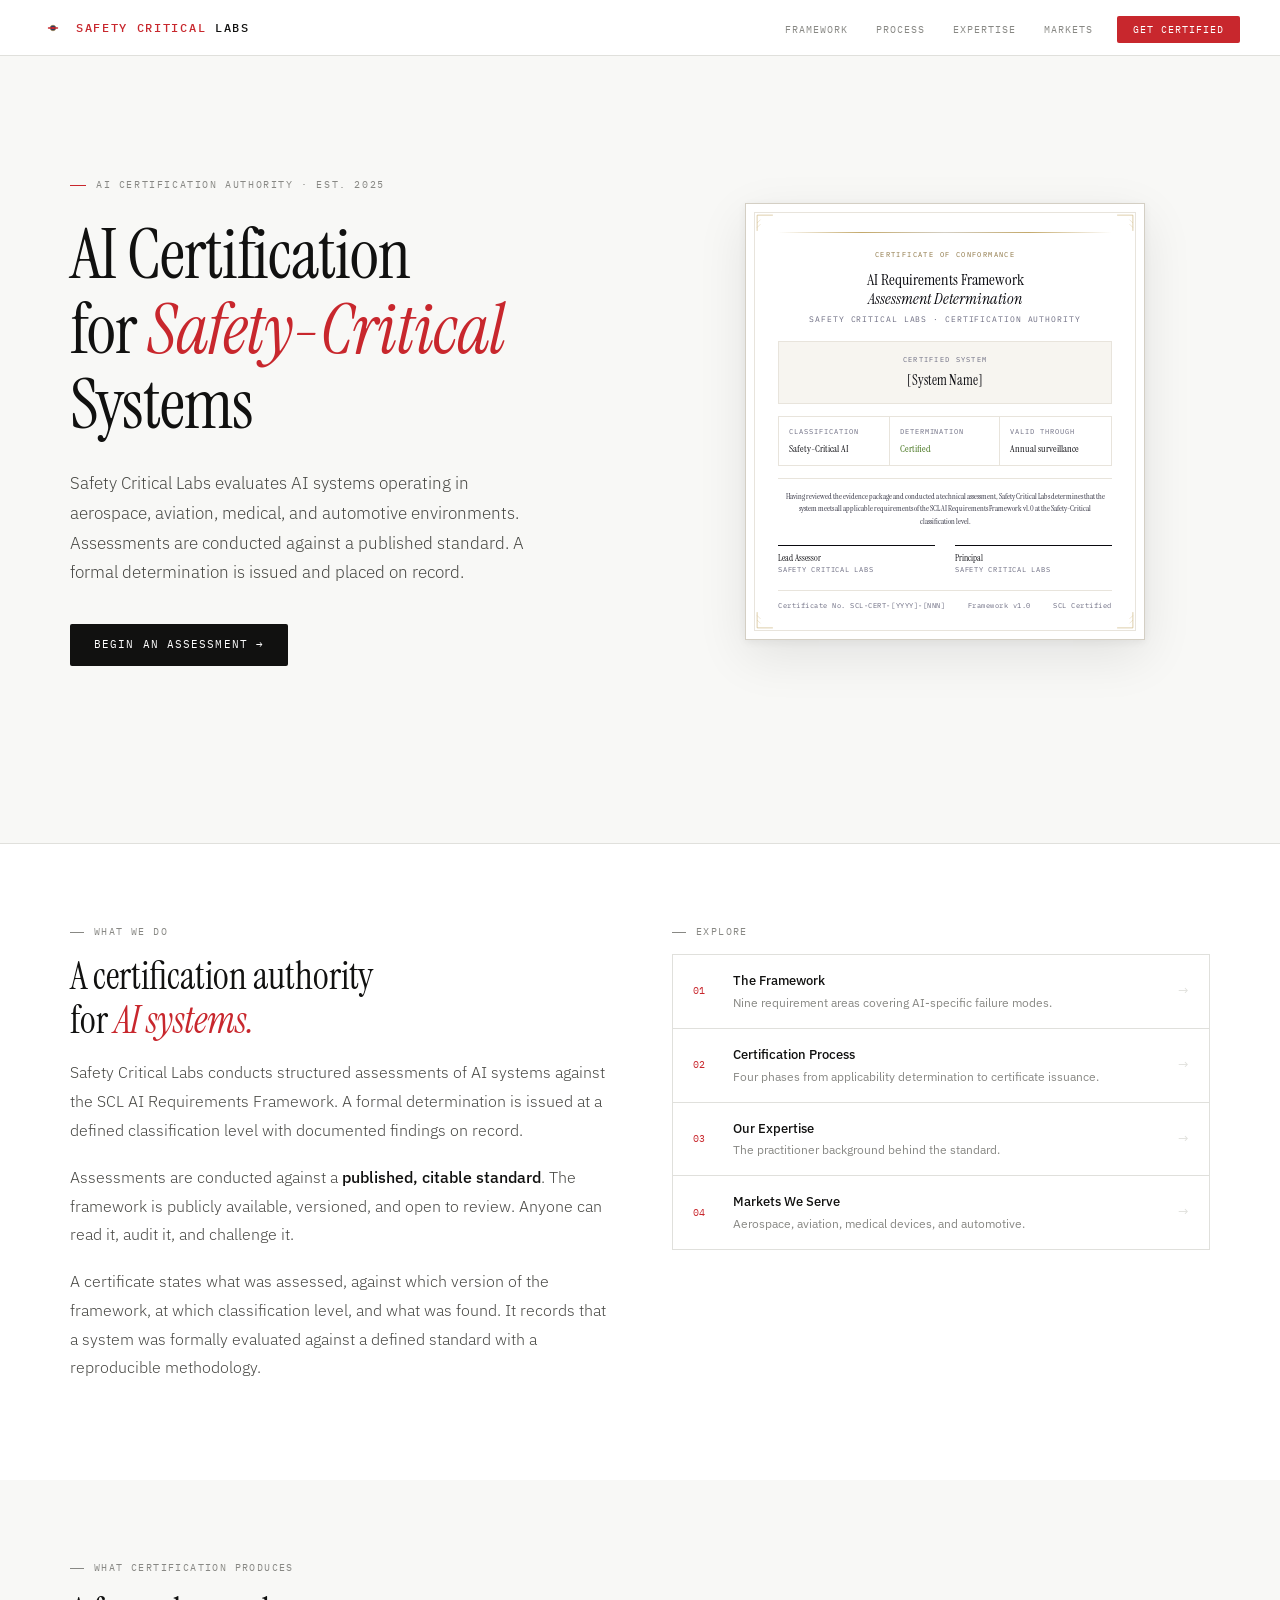
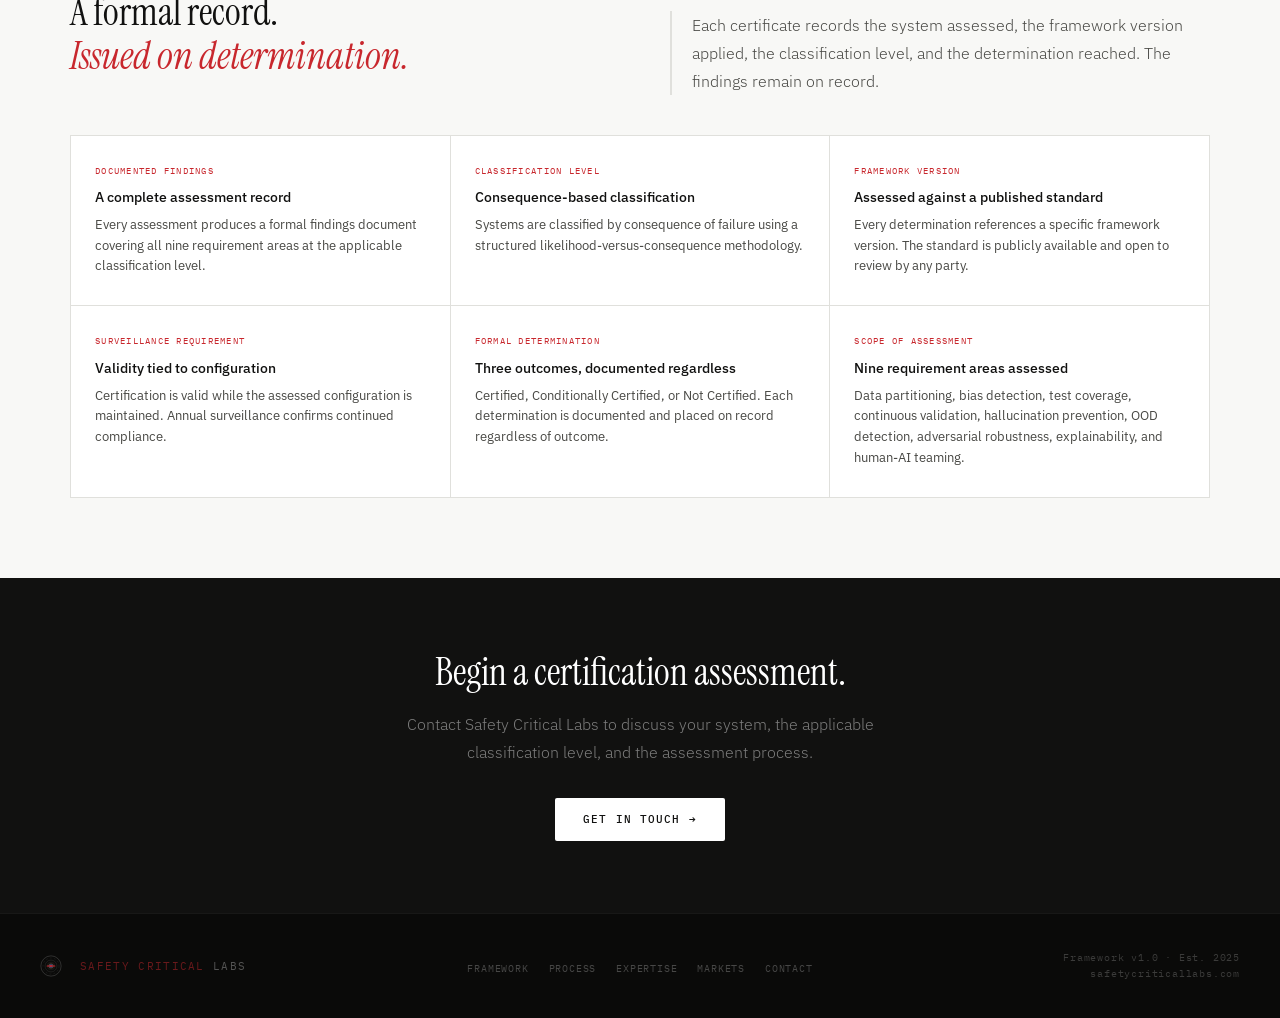
==== commit d3b0482c: "Certificate update" ====
--- a/index.html
+++ b/index.html
@@ -567,15 +567,17 @@
 <nav class="global-nav">
   <a href="index.html" class="gn-wordmark">
     <svg class="gn-icon" viewBox="0 0 26 26" fill="none">
-      <rect x="1" y="1" width="24" height="24" rx="2" stroke="var(--rule)" stroke-width="1.5"/>
-      <line x1="6" y1="13" x2="20" y2="13" stroke="#C8272D" stroke-width="1.5"/>
-      <line x1="13" y1="6" x2="13" y2="20" stroke="#C8272D" stroke-width="1.5"/>
-      <circle cx="13" cy="13" r="2.5" stroke="var(--rule)" stroke-width="1.5"/>
+      <circle cx="13" cy="13" r="12" stroke="rgba(255,255,255,0.28)" stroke-width="1"/>
+      <circle cx="13" cy="13" r="9.5" stroke="rgba(255,255,255,0.16)" stroke-width="0.75" stroke-dasharray="2.2 2.6"/>
+      <circle cx="13" cy="13" r="7" stroke="rgba(255,255,255,0.18)" stroke-width="0.75"/>
+      <circle cx="13" cy="13" r="4.5" stroke="rgba(255,255,255,0.18)" stroke-width="0.6"/>
+      <circle cx="13" cy="13" r="2.8" fill="#1B3A6B" stroke="rgba(180,130,42,0.65)" stroke-width="0.8"/>
+      <line x1="8.5" y1="13" x2="17.5" y2="13" stroke="#C8272D" stroke-width="1.4" stroke-linecap="round"/>
+      <circle cx="13" cy="13" r="1.2" fill="#C8272D"/>
     </svg>
     <span class="gn-text"><em>Safety Critical</em> Labs</span>
   </a>
   <ul class="gn-links">
-    <li><a href="index.html" class="active">Home</a></li>
     <li><a href="framework.html">Framework</a></li>
     <li><a href="process.html">Process</a></li>
     <li><a href="expertise.html">Expertise</a></li>
@@ -788,10 +790,13 @@
 <footer class="site-footer">
   <a href="index.html" class="footer-wordmark">
     <svg width="22" height="22" viewBox="0 0 26 26" fill="none">
-      <rect x="1" y="1" width="24" height="24" rx="2" stroke="rgba(255,255,255,0.2)" stroke-width="1.5"/>
-      <line x1="6" y1="13" x2="20" y2="13" stroke="#C8272D" stroke-width="1.5"/>
-      <line x1="13" y1="6" x2="13" y2="20" stroke="#C8272D" stroke-width="1.5"/>
-      <circle cx="13" cy="13" r="2.5" stroke="rgba(255,255,255,0.2)" stroke-width="1.5"/>
+      <circle cx="13" cy="13" r="12" stroke="rgba(255,255,255,0.18)" stroke-width="1"/>
+      <circle cx="13" cy="13" r="9.5" stroke="rgba(255,255,255,0.1)" stroke-width="0.75" stroke-dasharray="2.2 2.6"/>
+      <circle cx="13" cy="13" r="7" stroke="rgba(255,255,255,0.12)" stroke-width="0.75"/>
+      <circle cx="13" cy="13" r="4.5" stroke="rgba(255,255,255,0.12)" stroke-width="0.6"/>
+      <circle cx="13" cy="13" r="2.8" fill="#1B3A6B" stroke="rgba(180,130,42,0.45)" stroke-width="0.8"/>
+      <line x1="8.5" y1="13" x2="17.5" y2="13" stroke="#C8272D" stroke-width="1.4" stroke-linecap="round"/>
+      <circle cx="13" cy="13" r="1.2" fill="#C8272D"/>
     </svg>
     <span style="font-family:var(--mono);font-size:11px;letter-spacing:0.12em;text-transform:uppercase;color:rgba(255,255,255,0.3);margin-left:8px;"><span style="color:rgba(200,39,45,0.5)">Safety Critical</span> Labs</span>
   </a>
@@ -817,4 +822,4 @@
 document.querySelectorAll('.fade-up').forEach(el => observer.observe(el));
 </script>
 </body>
-</html>
+</html>
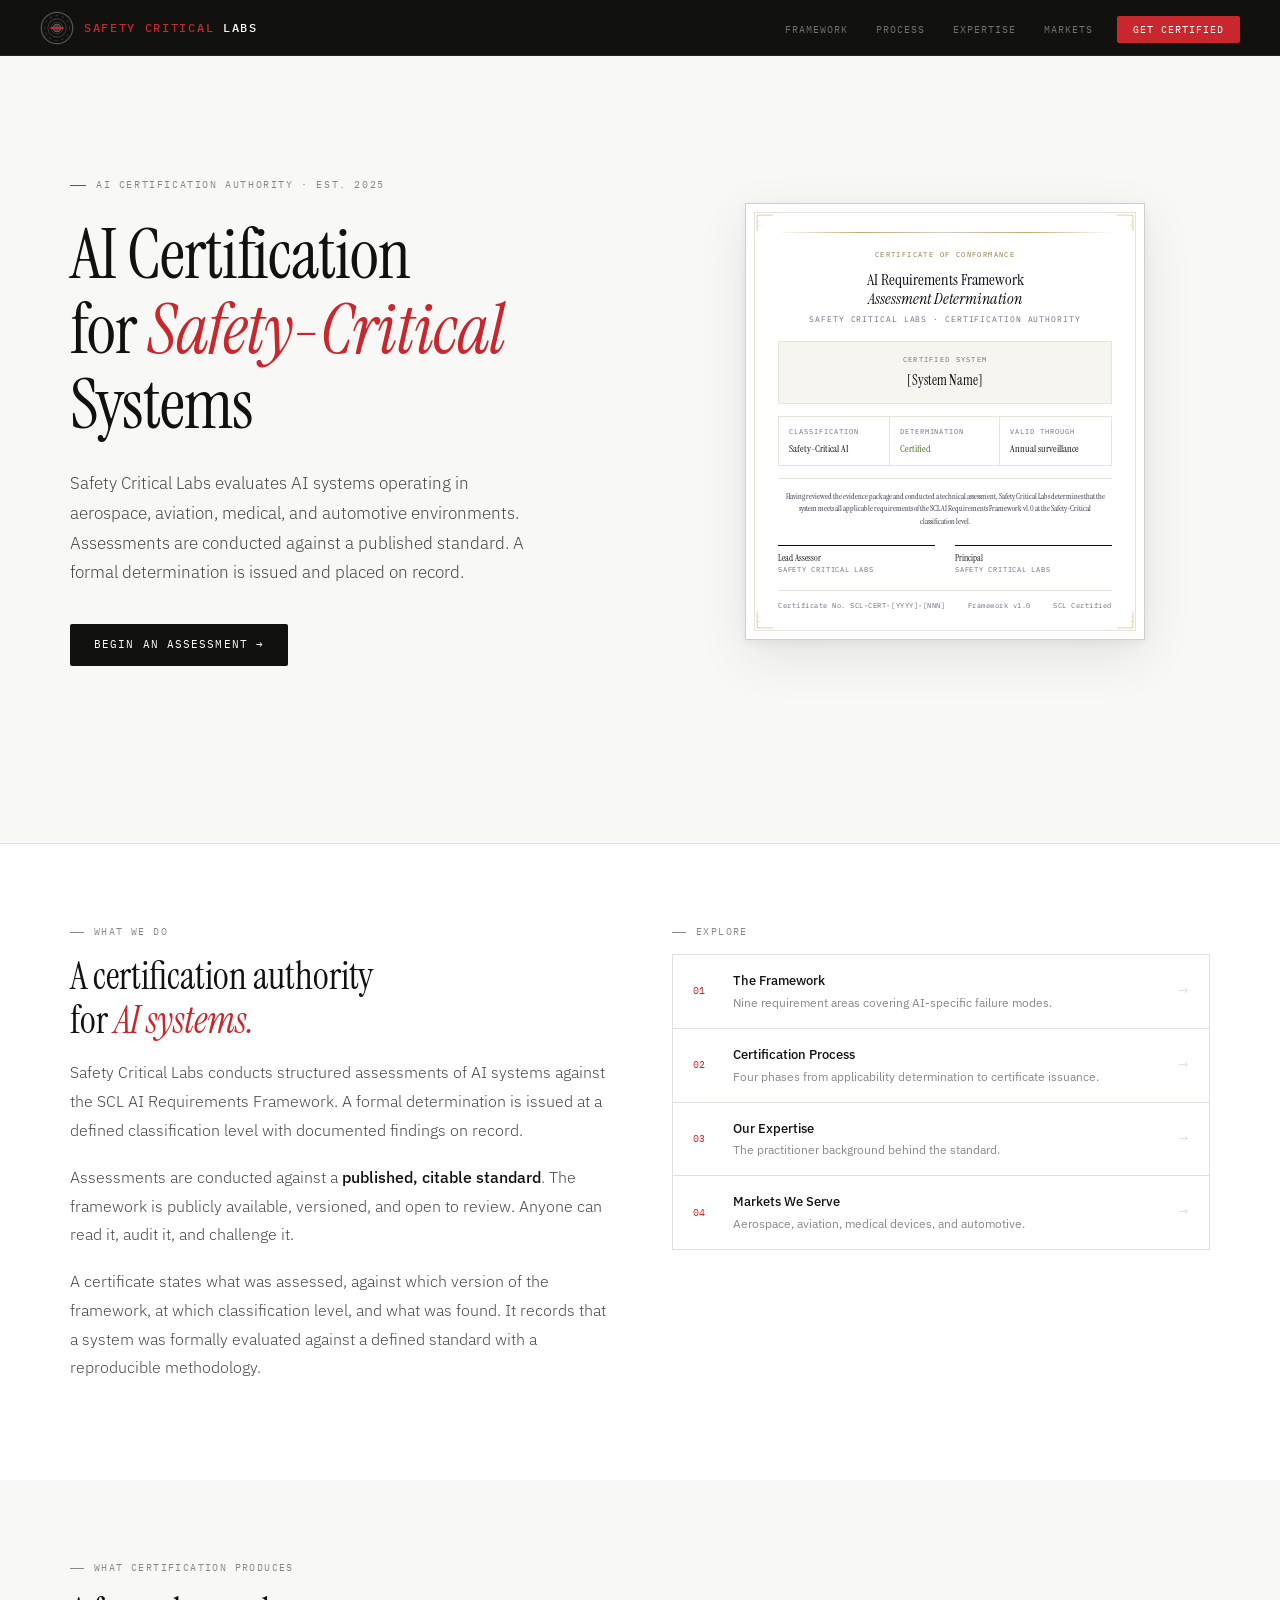
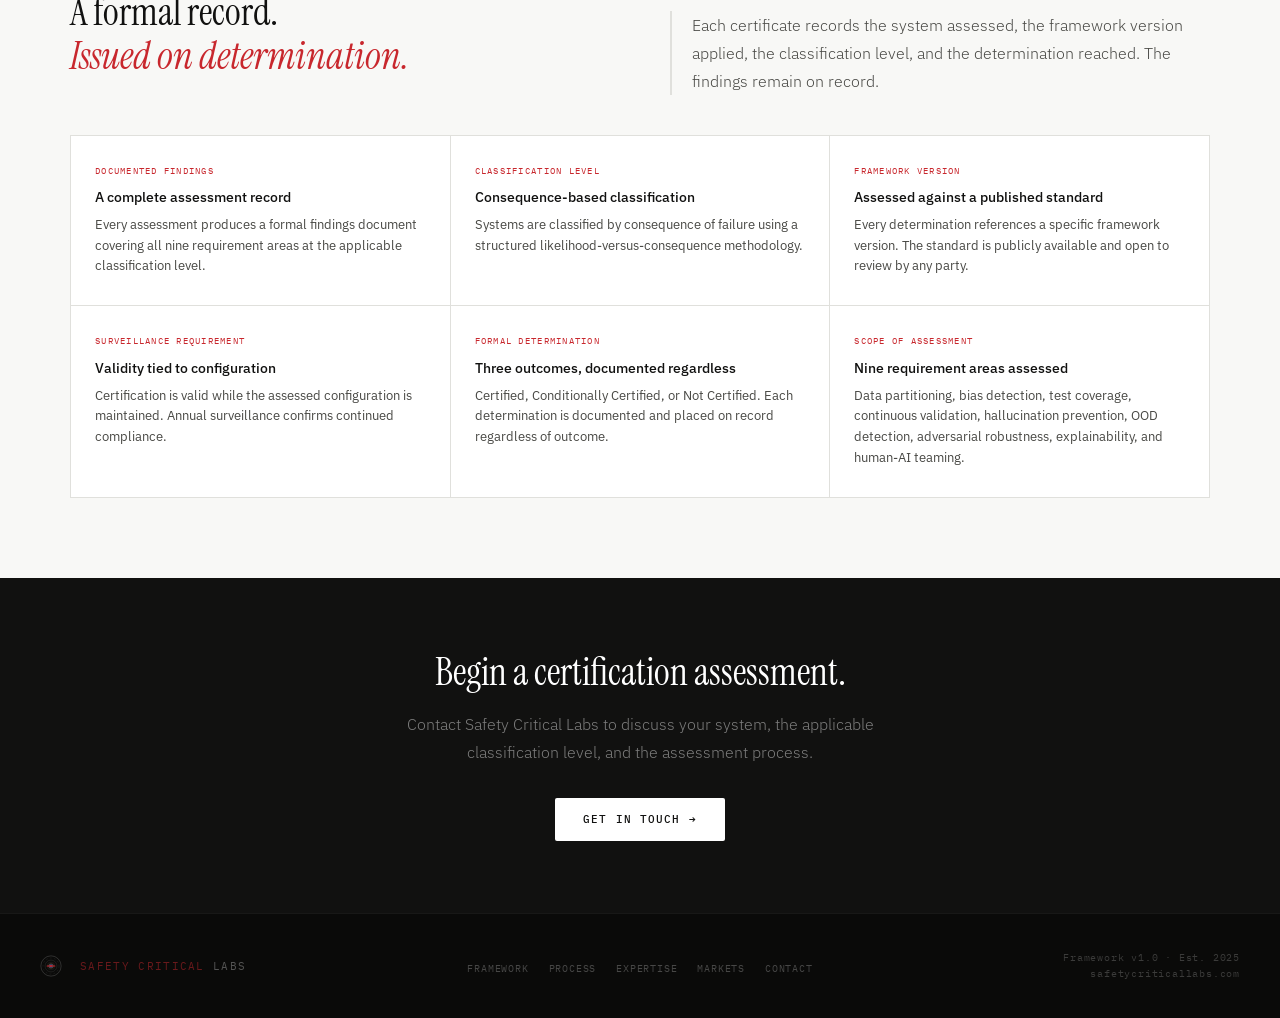
==== commit ee5486ce: "Clean up additions to pull CSS from html files" ====
--- a/index.html
+++ b/index.html
@@ -10,295 +10,10 @@
 <link rel="preconnect" href="https://fonts.googleapis.com">
 <link rel="preconnect" href="https://fonts.gstatic.com" crossorigin>
 <link href="https://fonts.googleapis.com/css2?family=Instrument+Serif:ital@0;1&family=IBM+Plex+Sans:wght@300;400;500;600&family=IBM+Plex+Mono:wght@400;500&display=swap" rel="stylesheet">
+<link rel="stylesheet" href="styles.css">
 <style>
-/* ═══════════════════════════════════════════════════════════
-   Safety Critical Labs Shared Stylesheet
-   ═══════════════════════════════════════════════════════════ */
-
-*, *::before, *::after { box-sizing: border-box; margin: 0; padding: 0; }
-
-:root {
-  --bg:       #F8F8F6;
-  --white:    #FFFFFF;
-  --ink:      #111110;
-  --ink-2:    #484844;
-  --ink-3:    #888884;
-  --red:      #C8272D;
-  --red-dk:   #A01E23;
-  --red-lt:   #F9ECEC;
-  --rule:     #E0E0DC;
-  --serif:    'Instrument Serif', Georgia, serif;
-  --sans:     'IBM Plex Sans', system-ui, sans-serif;
-  --mono:     'IBM Plex Mono', monospace;
-}
-
-html { font-size: 16px; scroll-behavior: smooth; }
-body {
-  background: var(--bg);
-  color: var(--ink);
-  font-family: var(--sans);
-  font-weight: 400;
-  line-height: 1.6;
-  -webkit-font-smoothing: antialiased;
-}
-
-/* ─── GLOBAL NAV ──────────────────────────────────────────── */
-.global-nav {
-  position: fixed; top: 0; left: 0; right: 0; z-index: 200;
-  height: 56px;
-  background: var(--white);
-  display: flex; align-items: center;
-  padding: 0 40px;
-  border-bottom: 1px solid var(--rule);
-}
-
-.gn-wordmark {
-  display: flex; align-items: center; gap: 10px;
-  text-decoration: none; color: var(--ink); flex-shrink: 0;
-}
-
-.gn-icon { width: 26px; height: 26px; }
-
-.gn-text {
-  font-family: var(--mono); font-size: 12px;
-  font-weight: 500; letter-spacing: 0.14em; text-transform: uppercase; color: var(--ink);
-}
-.gn-text em { color: var(--red); font-style: normal; }
-
-.gn-links {
-  display: flex; gap: 4px; align-items: center;
-  margin-left: auto; list-style: none;
-}
-
-.gn-links a {
-  font-family: var(--mono); font-size: 10px;
-  letter-spacing: 0.1em; text-transform: uppercase;
-  color: var(--ink-3); text-decoration: none;
-  padding: 6px 12px; border-radius: 2px;
-  transition: color 0.15s, background 0.15s;
-}
-.gn-links a:hover { color: var(--ink); background: var(--bg); }
-.gn-links a.active { color: var(--ink); }
-
-.gn-cta {
-  background: var(--red) !important;
-  color: #fff !important;
-  padding: 7px 16px !important;
-  border-radius: 2px;
-  transition: background 0.15s !important;
-  margin-left: 8px;
-}
-.gn-cta:hover { background: var(--red-dk) !important; }
-
-/* ─── PAGE SHELL ──────────────────────────────────────────── */
-.page-shell { margin-top: 56px; }
-
-/* ─── INNER PAGE HERO ─────────────────────────────────────── */
-.inner-hero {
-  background: var(--ink);
-  padding: 72px 40px 64px;
-  border-bottom: 1px solid rgba(255,255,255,0.08);
-  position: relative; overflow: hidden;
-}
-
-.inner-hero::before {
-  display: none;
-}
-
-.inner-hero-inner {
-  max-width: 1140px; margin: 0 auto; position: relative; z-index: 1;
-  display: grid; grid-template-columns: 1fr 1fr; gap: 80px; align-items: end;
-}
-
-.inner-hero-breadcrumb {
-  font-family: var(--mono); font-size: 10px;
-  letter-spacing: 0.14em; text-transform: uppercase;
-  color: rgba(255,255,255,0.3); margin-bottom: 12px;
-  display: flex; align-items: center; gap: 8px;
-}
-.inner-hero-breadcrumb a { color: rgba(255,255,255,0.3); text-decoration: none; }
-.inner-hero-breadcrumb a:hover { color: rgba(255,255,255,0.6); }
-.inner-hero-breadcrumb span { color: rgba(255,255,255,0.15); }
-
-.inner-hero h1 {
-  font-family: var(--serif);
-  font-size: clamp(38px, 4.5vw, 60px);
-  font-weight: 400; line-height: 1.1;
-  color: #fff; letter-spacing: -0.01em;
-}
-.inner-hero h1 em { font-style: italic; color: var(--red); }
-
-.inner-hero-lead {
-  font-size: 17px; color: rgba(255,255,255,0.5);
-  font-weight: 300; line-height: 1.75;
-  border-left: 2px solid var(--red); padding-left: 20px;
-  align-self: end;
-}
-
-/* ─── SECTION BASE ────────────────────────────────────────── */
-.page-section { padding: 80px 40px; }
-.section-inner { max-width: 1140px; margin: 0 auto; }
-
-.section-eyebrow {
-  font-family: var(--mono); font-size: 10px;
-  letter-spacing: 0.14em; text-transform: uppercase;
-  color: var(--ink-3); margin-bottom: 14px;
-  display: flex; align-items: center; gap: 10px;
-}
-.section-eyebrow::before {
-  content: ''; display: inline-block;
-  width: 14px; height: 1px; background: currentColor;
-}
-
-h2.section-title {
-  font-family: var(--serif);
-  font-size: clamp(28px, 3vw, 42px);
-  font-weight: 400; line-height: 1.15;
-  color: var(--ink); margin-bottom: 16px;
-}
-h2.section-title em { font-style: italic; color: var(--red); }
-
-.section-lead {
-  font-size: 17px; color: var(--ink-2);
-  font-weight: 300; line-height: 1.75;
-  max-width: 600px; margin-bottom: 48px;
-}
-
-/* ─── BUTTONS ─────────────────────────────────────────────── */
-.btn {
-  font-family: var(--mono); font-size: 11px;
-  letter-spacing: 0.1em; text-transform: uppercase;
-  padding: 12px 24px; border-radius: 2px;
-  text-decoration: none; transition: all 0.15s;
-  display: inline-block; cursor: pointer;
-  border: none;
-}
-.btn-solid { background: var(--ink); color: var(--white); }
-.btn-solid:hover { background: var(--red); }
-.btn-red { background: var(--red); color: #fff; }
-.btn-red:hover { background: var(--red-dk); }
-.btn-outline {
-  border: 1px solid var(--rule); color: var(--ink-2);
-  background: transparent;
-}
-.btn-outline:hover { border-color: var(--red); color: var(--red); }
-.btn-outline-white {
-  border: 1px solid rgba(255,255,255,0.2);
-  color: rgba(255,255,255,0.6); background: transparent;
-}
-.btn-outline-white:hover { border-color: rgba(255,255,255,0.5); color: #fff; }
-
-/* ─── DIVIDER ─────────────────────────────────────────────── */
-.rule { border: none; border-top: 1px solid var(--rule); margin: 0; }
-
-/* ─── FRAMEWORK CARDS ─────────────────────────────────────── */
-.framework-grid {
-  display: grid; grid-template-columns: repeat(3, 1fr); gap: 16px;
-}
-
-.req-card {
-  background: var(--white);
-  border: 1px solid var(--rule); border-radius: 4px;
-  padding: 24px;
-  transition: border-color 0.2s, transform 0.2s, box-shadow 0.2s;
-  cursor: default;
-}
-.req-card:hover {
-  border-color: var(--red);
-  transform: translateY(-3px);
-  box-shadow: 0 8px 24px rgba(0,0,0,0.07);
-}
-
-.req-id {
-  font-family: var(--mono); font-size: 11px;
-  color: var(--red); letter-spacing: 0.1em;
-  margin-bottom: 10px;
-}
-.req-title { font-size: 14px; font-weight: 600; margin-bottom: 8px; line-height: 1.35; }
-.req-body { font-size: 13px; color: var(--ink-2); line-height: 1.6; }
-
-.req-scope {
-  display: inline-block; margin-top: 14px;
-  font-family: var(--mono); font-size: 9px;
-  letter-spacing: 0.08em; text-transform: uppercase;
-  color: var(--ink-3); border: 1px solid var(--rule);
-  padding: 3px 8px; border-radius: 2px;
-}
-
-/* ─── FADE ANIMATION ──────────────────────────────────────── */
-.fade-up {
-  opacity: 0; transform: translateY(16px);
-  transition: opacity 0.55s ease, transform 0.55s ease;
-}
-.fade-up.visible { opacity: 1; transform: translateY(0); }
-
-/* ─── FOOTER ──────────────────────────────────────────────── */
-.site-footer {
-  background: #0A0A09;
-  padding: 36px 40px;
-  display: grid;
-  grid-template-columns: 1fr auto 1fr;
-  align-items: center;
-  gap: 24px;
-  border-top: 1px solid rgba(255,255,255,0.06);
-}
-
-.footer-wordmark {
-  display: flex; align-items: center; gap: 10px;
-  text-decoration: none;
-}
-
-.footer-links {
-  display: flex; gap: 20px; list-style: none;
-}
-
-.footer-links a {
-  font-family: var(--mono); font-size: 10px;
-  letter-spacing: 0.08em; text-transform: uppercase;
-  color: rgba(255,255,255,0.25); text-decoration: none;
-  transition: color 0.15s;
-}
-.footer-links a:hover { color: rgba(255,255,255,0.55); }
-
-.footer-meta {
-  font-family: var(--mono); font-size: 10px;
-  letter-spacing: 0.08em; color: rgba(255,255,255,0.2);
-  text-align: right;
-}
-
-/* ─── NOTE BOX ────────────────────────────────────────────── */
-.note-box {
-  padding: 20px 24px;
-  background: var(--white); border: 1px solid var(--rule);
-  border-left: 3px solid var(--red); border-radius: 0 4px 4px 0;
-  display: flex; gap: 16px; align-items: flex-start;
-}
-.note-label {
-  font-family: var(--mono); font-size: 9px;
-  letter-spacing: 0.1em; text-transform: uppercase;
-  color: var(--red); flex-shrink: 0; padding-top: 3px; min-width: 80px;
-}
-.note-text { font-size: 13px; color: var(--ink-2); line-height: 1.65; }
-.note-text strong { color: var(--ink); }
-
-/* ─── RESPONSIVE ──────────────────────────────────────────── */
-@media (max-width: 880px) {
-  .global-nav { padding: 0 20px; }
-  .gn-links { display: none; }
-  .inner-hero { padding: 60px 24px 48px; }
-  .inner-hero-inner { grid-template-columns: 1fr; gap: 24px; }
-  .page-section { padding: 56px 24px; }
-  .framework-grid { grid-template-columns: 1fr 1fr; }
-}
-
-@media (max-width: 560px) {
-  .framework-grid { grid-template-columns: 1fr; }
-  .site-footer { grid-template-columns: 1fr; gap: 16px; }
-  .footer-meta { text-align: left; }
-}
-
-</style>
-<style>
+/* ─── INDEX PAGE STYLES ─────────────────────────────── */
+
 /* ─── HOME HERO ───────────────────────────────────────────── */
 .home-hero {
   background: var(--bg);
--- a/styles.css
+++ b/styles.css
@@ -0,0 +1,584 @@
+/* ═══════════════════════════════════════════════════════════
+   Safety Critical Labs — Shared Stylesheet
+   ═══════════════════════════════════════════════════════════ */
+
+*, *::before, *::after { box-sizing: border-box; margin: 0; padding: 0; }
+
+:root {
+  --bg:       #F8F8F6;
+  --white:    #FFFFFF;
+  --ink:      #111110;
+  --ink-2:    #484844;
+  --ink-3:    #888884;
+  --red:      #C8272D;
+  --red-dk:   #A01E23;
+  --red-lt:   #F9ECEC;
+  --rule:     #E0E0DC;
+  --serif:    'Instrument Serif', Georgia, serif;
+  --sans:     'IBM Plex Sans', system-ui, sans-serif;
+  --mono:     'IBM Plex Mono', monospace;
+}
+
+html { font-size: 16px; scroll-behavior: smooth; }
+body {
+  background: var(--bg);
+  color: var(--ink);
+  font-family: var(--sans);
+  font-weight: 400;
+  line-height: 1.6;
+  -webkit-font-smoothing: antialiased;
+}
+
+/* ─── GLOBAL NAV ──────────────────────────────────────────── */
+.global-nav {
+  position: fixed; top: 0; left: 0; right: 0; z-index: 200;
+  height: 56px;
+  background: var(--ink);
+  display: flex; align-items: center;
+  padding: 0 40px;
+  border-bottom: 1px solid rgba(255,255,255,0.08);
+}
+
+.gn-wordmark {
+  display: flex; align-items: center; gap: 10px;
+  text-decoration: none; color: #fff; flex-shrink: 0;
+}
+
+.gn-icon { width: 34px; height: 34px; }
+
+.gn-text {
+  font-family: var(--mono); font-size: 12px;
+  font-weight: 500; letter-spacing: 0.14em; text-transform: uppercase; color: #fff;
+}
+.gn-text em { color: var(--red); font-style: normal; }
+
+.gn-links {
+  display: flex; gap: 4px; align-items: center;
+  margin-left: auto; list-style: none;
+}
+
+.gn-links a {
+  font-family: var(--mono); font-size: 10px;
+  letter-spacing: 0.1em; text-transform: uppercase;
+  color: rgba(255,255,255,0.4); text-decoration: none;
+  padding: 6px 12px; border-radius: 2px;
+  transition: color 0.15s, background 0.15s;
+}
+.gn-links a:hover { color: #fff; background: rgba(255,255,255,0.06); }
+.gn-links a.active { color: #fff; }
+
+.gn-cta {
+  background: var(--red) !important;
+  color: #fff !important;
+  padding: 7px 16px !important;
+  border-radius: 2px;
+  transition: background 0.15s !important;
+  margin-left: 8px;
+}
+.gn-cta:hover { background: var(--red-dk) !important; }
+
+/* ─── PAGE SHELL ──────────────────────────────────────────── */
+.page-shell { margin-top: 56px; }
+
+/* ─── INNER PAGE HERO ─────────────────────────────────────── */
+.inner-hero {
+  background: var(--ink);
+  padding: 72px 40px 64px;
+  border-bottom: 1px solid rgba(255,255,255,0.08);
+  position: relative; overflow: hidden;
+}
+
+.inner-hero::before {
+  display: none;
+}
+
+.inner-hero-inner {
+  max-width: 1140px; margin: 0 auto; position: relative; z-index: 1;
+  display: grid; grid-template-columns: 1fr 1fr; gap: 80px; align-items: end;
+}
+
+.inner-hero-breadcrumb {
+  font-family: var(--mono); font-size: 10px;
+  letter-spacing: 0.14em; text-transform: uppercase;
+  color: rgba(255,255,255,0.3); margin-bottom: 12px;
+  display: flex; align-items: center; gap: 8px;
+}
+.inner-hero-breadcrumb a { color: rgba(255,255,255,0.3); text-decoration: none; }
+.inner-hero-breadcrumb a:hover { color: rgba(255,255,255,0.6); }
+.inner-hero-breadcrumb span { color: rgba(255,255,255,0.15); }
+
+.inner-hero h1 {
+  font-family: var(--serif);
+  font-size: clamp(38px, 4.5vw, 60px);
+  font-weight: 400; line-height: 1.1;
+  color: #fff; letter-spacing: -0.01em;
+}
+.inner-hero h1 em { font-style: italic; color: var(--red); }
+
+.inner-hero-lead {
+  font-size: 17px; color: rgba(255,255,255,0.5);
+  font-weight: 300; line-height: 1.75;
+  border-left: 2px solid var(--red); padding-left: 20px;
+  align-self: end;
+}
+
+/* ─── SECTION BASE ────────────────────────────────────────── */
+.page-section { padding: 80px 40px; }
+.section-inner { max-width: 1140px; margin: 0 auto; }
+
+.section-eyebrow {
+  font-family: var(--mono); font-size: 10px;
+  letter-spacing: 0.14em; text-transform: uppercase;
+  color: var(--ink-3); margin-bottom: 14px;
+  display: flex; align-items: center; gap: 10px;
+}
+.section-eyebrow::before {
+  content: ''; display: inline-block;
+  width: 14px; height: 1px; background: currentColor;
+}
+
+h2.section-title {
+  font-family: var(--serif);
+  font-size: clamp(28px, 3vw, 42px);
+  font-weight: 400; line-height: 1.15;
+  color: var(--ink); margin-bottom: 16px;
+}
+h2.section-title em { font-style: italic; color: var(--red); }
+
+.section-lead {
+  font-size: 17px; color: var(--ink-2);
+  font-weight: 300; line-height: 1.75;
+  max-width: 600px; margin-bottom: 48px;
+}
+
+/* ─── BUTTONS ─────────────────────────────────────────────── */
+.btn {
+  font-family: var(--mono); font-size: 11px;
+  letter-spacing: 0.1em; text-transform: uppercase;
+  padding: 12px 24px; border-radius: 2px;
+  text-decoration: none; transition: all 0.15s;
+  display: inline-block; cursor: pointer;
+  border: none;
+}
+.btn-solid { background: var(--ink); color: var(--white); }
+.btn-solid:hover { background: var(--red); }
+.btn-red { background: var(--red); color: #fff; }
+.btn-red:hover { background: var(--red-dk); }
+.btn-outline {
+  border: 1px solid var(--rule); color: var(--ink-2);
+  background: transparent;
+}
+.btn-outline:hover { border-color: var(--red); color: var(--red); }
+.btn-outline-white {
+  border: 1px solid rgba(255,255,255,0.2);
+  color: rgba(255,255,255,0.6); background: transparent;
+}
+.btn-outline-white:hover { border-color: rgba(255,255,255,0.5); color: #fff; }
+
+.btn-white {
+  background: #fff; color: var(--red);
+  font-family: var(--mono); font-size: 11px;
+  letter-spacing: 0.1em; text-transform: uppercase;
+  padding: 13px 28px; border-radius: 2px;
+  text-decoration: none; transition: all 0.15s;
+  font-weight: 500;
+}
+.btn-white:hover { background: var(--ink); color: #fff; }
+
+.btn-ghost-white {
+  border: 1px solid rgba(255,255,255,0.4); color: rgba(255,255,255,0.8);
+  font-family: var(--mono); font-size: 11px;
+  letter-spacing: 0.1em; text-transform: uppercase;
+  padding: 13px 28px; border-radius: 2px;
+  text-decoration: none; transition: all 0.15s;
+}
+.btn-ghost-white:hover { border-color: #fff; color: #fff; }
+
+/* ─── DIVIDER ─────────────────────────────────────────────── */
+.rule { border: none; border-top: 1px solid var(--rule); margin: 0; }
+
+/* ─── FRAMEWORK CARDS ─────────────────────────────────────── */
+.framework-grid {
+  display: grid; grid-template-columns: repeat(3, 1fr); gap: 16px;
+}
+
+.req-card {
+  background: var(--white);
+  border: 1px solid var(--rule); border-radius: 4px;
+  padding: 24px;
+  transition: border-color 0.2s, transform 0.2s, box-shadow 0.2s;
+  cursor: default;
+}
+.req-card:hover {
+  border-color: var(--red);
+  transform: translateY(-3px);
+  box-shadow: 0 8px 24px rgba(0,0,0,0.07);
+}
+
+.req-id {
+  font-family: var(--mono); font-size: 11px;
+  color: var(--red); letter-spacing: 0.1em;
+  margin-bottom: 10px;
+}
+.req-title { font-size: 14px; font-weight: 600; margin-bottom: 8px; line-height: 1.35; }
+.req-body { font-size: 13px; color: var(--ink-2); line-height: 1.6; }
+
+.req-scope {
+  display: inline-block; margin-top: 14px;
+  font-family: var(--mono); font-size: 9px;
+  letter-spacing: 0.08em; text-transform: uppercase;
+  color: var(--ink-3); border: 1px solid var(--rule);
+  padding: 3px 8px; border-radius: 2px;
+}
+
+/* ─── FADE ANIMATION ──────────────────────────────────────── */
+.fade-up {
+  opacity: 0; transform: translateY(16px);
+  transition: opacity 0.55s ease, transform 0.55s ease;
+}
+.fade-up.visible { opacity: 1; transform: translateY(0); }
+
+/* ─── FOOTER ──────────────────────────────────────────────── */
+.site-footer {
+  background: #0A0A09;
+  padding: 36px 40px;
+  display: grid;
+  grid-template-columns: 1fr auto 1fr;
+  align-items: center;
+  gap: 24px;
+  border-top: 1px solid rgba(255,255,255,0.06);
+}
+
+.footer-wordmark {
+  display: flex; align-items: center; gap: 10px;
+  text-decoration: none;
+}
+
+.footer-links {
+  display: flex; gap: 20px; list-style: none;
+}
+
+.footer-links a {
+  font-family: var(--mono); font-size: 10px;
+  letter-spacing: 0.08em; text-transform: uppercase;
+  color: rgba(255,255,255,0.25); text-decoration: none;
+  transition: color 0.15s;
+}
+.footer-links a:hover { color: rgba(255,255,255,0.55); }
+
+.footer-meta {
+  font-family: var(--mono); font-size: 10px;
+  letter-spacing: 0.08em; color: rgba(255,255,255,0.2);
+  text-align: right;
+}
+
+/* ─── NOTE BOX ────────────────────────────────────────────── */
+.note-box {
+  padding: 20px 24px;
+  background: var(--white); border: 1px solid var(--rule);
+  border-left: 3px solid var(--red); border-radius: 0 4px 4px 0;
+  display: flex; gap: 16px; align-items: flex-start;
+}
+.note-label {
+  font-family: var(--mono); font-size: 9px;
+  letter-spacing: 0.1em; text-transform: uppercase;
+  color: var(--red); flex-shrink: 0; padding-top: 3px; min-width: 80px;
+}
+.note-text { font-size: 13px; color: var(--ink-2); line-height: 1.65; }
+.note-text strong { color: var(--ink); }
+
+/* ─── HOME HERO ───────────────────────────────────────────── */
+.home-hero {
+  background: var(--ink);
+  min-height: calc(100vh - 56px);
+  display: flex; align-items: center;
+  padding: 80px 40px;
+  position: relative; overflow: hidden;
+}
+
+.home-hero::before {
+  display: none;
+}
+
+.home-hero-inner {
+  max-width: 1140px; margin: 0 auto; width: 100%;
+  display: grid; grid-template-columns: 1fr 1fr;
+  gap: 80px; align-items: center;
+  position: relative; z-index: 1;
+}
+
+.hero-eyebrow {
+  font-family: var(--mono); font-size: 10px;
+  letter-spacing: 0.16em; text-transform: uppercase;
+  color: var(--red); margin-bottom: 24px;
+  display: flex; align-items: center; gap: 10px;
+}
+.hero-eyebrow::before { content: ''; display: inline-block; width: 20px; height: 1px; background: var(--red); }
+
+.home-hero h1 {
+  font-family: var(--serif);
+  font-size: clamp(52px, 6vw, 80px);
+  font-weight: 400; line-height: 1.04;
+  color: #fff; letter-spacing: -0.015em;
+  margin-bottom: 32px;
+}
+.home-hero h1 em { font-style: italic; color: var(--red); }
+
+.hero-body {
+  font-size: 18px; color: rgba(255,255,255,0.5);
+  font-weight: 300; line-height: 1.75; margin-bottom: 36px;
+  max-width: 480px;
+}
+
+.hero-cta-row { display: flex; gap: 12px; flex-wrap: wrap; }
+
+.hero-right { display: flex; flex-direction: column; gap: 16px; }
+
+.hero-card {
+  background: rgba(255,255,255,0.04);
+  border: 1px solid rgba(255,255,255,0.07);
+  border-radius: 4px; padding: 22px 24px;
+  text-decoration: none; display: block;
+  transition: border-color 0.2s, background 0.2s;
+}
+.hero-card:hover {
+  border-color: rgba(200,39,45,0.45);
+  background: rgba(200,39,45,0.05);
+}
+
+.hc-label {
+  font-family: var(--mono); font-size: 9px;
+  letter-spacing: 0.12em; text-transform: uppercase;
+  color: var(--red); margin-bottom: 6px;
+}
+.hc-title { font-size: 15px; font-weight: 500; color: #fff; margin-bottom: 6px; line-height: 1.3; }
+.hc-body { font-size: 13px; color: rgba(255,255,255,0.4); line-height: 1.55; }
+
+.hc-arrow {
+  float: right; color: rgba(255,255,255,0.2);
+  font-size: 16px; margin-top: -2px;
+  transition: color 0.15s;
+}
+.hero-card:hover .hc-arrow { color: var(--red); }
+
+/* ─── STATS STRIP ─────────────────────────────────────────── */
+.stats-strip {
+  background: rgba(255,255,255,0.03);
+  border-top: 1px solid rgba(255,255,255,0.06);
+  padding: 0 40px;
+}
+
+.stats-inner {
+  max-width: 1140px; margin: 0 auto;
+  display: grid; grid-template-columns: repeat(3, 1fr);
+  border-left: 1px solid rgba(255,255,255,0.06);
+}
+
+.stat-block {
+  padding: 36px 28px;
+  border-right: 1px solid rgba(255,255,255,0.06);
+  border-top: 1px solid rgba(255,255,255,0.06);
+  border-bottom: 1px solid rgba(255,255,255,0.06);
+}
+
+.stat-num {
+  font-family: var(--serif); font-size: 44px;
+  color: #fff; line-height: 1; margin-bottom: 8px;
+}
+.stat-num em { color: var(--red); font-style: normal; }
+
+.stat-label {
+  font-family: var(--mono); font-size: 10px;
+  letter-spacing: 0.1em; text-transform: uppercase;
+  color: rgba(255,255,255,0.3); line-height: 1.4;
+}
+
+/* ─── WHAT WE DO ──────────────────────────────────────────── */
+.what-grid {
+  display: grid; grid-template-columns: 1fr 1fr;
+  gap: 64px; align-items: start;
+}
+
+.what-body p {
+  font-size: 16px; color: var(--ink-2); line-height: 1.8;
+  font-weight: 300; margin-bottom: 18px;
+}
+.what-body p strong { color: var(--ink); font-weight: 500; }
+
+.analogy-row { display: flex; gap: 8px; flex-wrap: wrap; margin-top: 28px; }
+
+.atag {
+  font-family: var(--mono); font-size: 10px;
+  letter-spacing: 0.07em; text-transform: uppercase;
+  border: 1px solid var(--rule); border-radius: 2px;
+  padding: 6px 12px; color: var(--ink-3); background: transparent;
+  cursor: default;
+}
+.atag.highlight { color: var(--red); border-color: rgba(200,39,45,0.25); background: var(--red-lt); }
+
+.page-preview-cards { display: flex; flex-direction: column; gap: 12px; }
+
+.ppc {
+  background: var(--white); border: 1px solid var(--rule);
+  border-radius: 4px; padding: 20px 22px;
+  display: flex; gap: 20px; align-items: flex-start;
+  text-decoration: none; color: inherit;
+  transition: border-color 0.2s, transform 0.2s;
+}
+.ppc:hover { border-color: var(--red); transform: translateX(4px); }
+
+.ppc-num {
+  font-family: var(--mono); font-size: 11px;
+  color: var(--red); flex-shrink: 0; padding-top: 2px;
+  min-width: 28px;
+}
+.ppc-body { flex: 1; }
+.ppc-title { font-size: 14px; font-weight: 600; margin-bottom: 4px; color: var(--ink); }
+.ppc-desc { font-size: 12px; color: var(--ink-3); line-height: 1.55; }
+.ppc-arrow { color: var(--rule); font-size: 14px; flex-shrink: 0; padding-top: 2px; transition: color 0.15s; }
+.ppc:hover .ppc-arrow { color: var(--red); }
+
+/* ─── URGENCY BAND ────────────────────────────────────────── */
+.urgency-band {
+  background: var(--ink);
+  padding: 80px 40px;
+}
+
+.ub-inner {
+  max-width: 1140px; margin: 0 auto;
+}
+
+.ub-header {
+  display: grid; grid-template-columns: 1fr 1fr;
+  gap: 60px; align-items: end; margin-bottom: 48px;
+}
+
+.ub-header .section-eyebrow { color: rgba(255,255,255,0.3); }
+.ub-header .section-eyebrow::before { background: rgba(255,255,255,0.3); }
+.ub-header h2.section-title { color: #fff; }
+
+.ub-lead {
+  font-size: 16px; color: rgba(255,255,255,0.45);
+  font-weight: 300; line-height: 1.75;
+  border-left: 2px solid var(--red); padding-left: 20px;
+  align-self: end;
+}
+
+.ub-grid {
+  display: grid; grid-template-columns: repeat(3, 1fr); gap: 2px;
+}
+
+.ub-item {
+  background: rgba(255,255,255,0.03);
+  border: 1px solid rgba(255,255,255,0.06);
+  padding: 28px 24px;
+  transition: background 0.2s, border-color 0.2s;
+}
+.ub-item:hover {
+  background: rgba(255,255,255,0.06);
+  border-color: rgba(200,39,45,0.3);
+}
+
+.ub-std {
+  font-family: var(--mono); font-size: 9px;
+  letter-spacing: 0.12em; text-transform: uppercase;
+  color: var(--red); margin-bottom: 10px;
+}
+.ub-title { font-size: 14px; font-weight: 500; color: rgba(255,255,255,0.85); margin-bottom: 6px; line-height: 1.35; }
+.ub-desc { font-size: 13px; color: rgba(255,255,255,0.35); line-height: 1.6; }
+
+.ub-cta { margin-top: 40px; display: flex; gap: 12px; }
+
+/* ─── FOUNDER PREVIEW ─────────────────────────────────────── */
+.founder-preview {
+  display: grid; grid-template-columns: 1fr 1fr; gap: 64px; align-items: center;
+}
+
+.fp-left p {
+  font-size: 16px; color: var(--ink-2); line-height: 1.8;
+  font-weight: 300; margin-bottom: 18px;
+}
+.fp-left p strong { color: var(--ink); font-weight: 500; }
+
+.fp-quote {
+  font-family: var(--serif); font-size: 20px; font-style: italic;
+  color: var(--ink-2); line-height: 1.55;
+  border-left: 2px solid var(--red); padding-left: 20px;
+  margin: 28px 0;
+}
+
+.fp-byline {
+  font-family: var(--mono); font-size: 10px;
+  letter-spacing: 0.1em; text-transform: uppercase; color: var(--ink-3);
+  margin-top: 20px; line-height: 1.7;
+}
+
+.fp-cards { display: flex; flex-direction: column; gap: 12px; }
+
+.fp-card {
+  background: var(--white); border: 1px solid var(--rule);
+  border-radius: 4px; padding: 22px 24px;
+}
+.fp-card-org {
+  font-family: var(--mono); font-size: 9px;
+  letter-spacing: 0.12em; text-transform: uppercase;
+  color: var(--red); margin-bottom: 6px;
+}
+.fp-card-role { font-size: 14px; font-weight: 600; margin-bottom: 6px; color: var(--ink); }
+.fp-card-desc { font-size: 13px; color: var(--ink-2); line-height: 1.6; }
+.fp-card-award {
+  display: inline-block; margin-top: 10px;
+  font-family: var(--mono); font-size: 9px;
+  letter-spacing: 0.08em; text-transform: uppercase;
+  background: var(--red-lt); border: 1px solid rgba(200,39,45,0.2);
+  color: var(--red); padding: 4px 10px; border-radius: 2px;
+}
+
+/* ─── HOME CTA ────────────────────────────────────────────── */
+.home-cta {
+  background: var(--red);
+  padding: 72px 40px;
+  text-align: center;
+}
+
+.home-cta h2 {
+  font-family: var(--serif);
+  font-size: clamp(32px, 3.5vw, 48px);
+  color: #fff; font-weight: 400;
+  margin-bottom: 16px; line-height: 1.15;
+}
+
+.home-cta p {
+  font-size: 17px; color: rgba(255,255,255,0.7);
+  font-weight: 300; max-width: 500px;
+  margin: 0 auto 32px; line-height: 1.7;
+}
+
+.home-cta-row { display: flex; gap: 12px; justify-content: center; }
+
+/* ─── RESPONSIVE ──────────────────────────────────────────── */
+@media (max-width: 880px) {
+  .global-nav { padding: 0 20px; }
+  .gn-links { display: none; }
+  .inner-hero { padding: 60px 24px 48px; }
+  .inner-hero-inner { grid-template-columns: 1fr; gap: 24px; }
+  .page-section { padding: 56px 24px; }
+  .framework-grid { grid-template-columns: 1fr 1fr; }
+  .home-hero { padding: 60px 24px; }
+  .home-hero-inner { grid-template-columns: 1fr; gap: 40px; }
+  .stats-strip { padding: 0 24px; }
+  .stats-inner { grid-template-columns: 1fr 1fr; }
+  .what-grid { grid-template-columns: 1fr; gap: 40px; }
+  .ub-header { grid-template-columns: 1fr; gap: 20px; }
+  .ub-grid { grid-template-columns: 1fr; }
+  .founder-preview { grid-template-columns: 1fr; gap: 40px; }
+  .urgency-band { padding: 60px 24px; }
+  .home-cta { padding: 60px 24px; }
+}
+
+@media (max-width: 580px) {
+  .framework-grid { grid-template-columns: 1fr; }
+  .stats-inner { grid-template-columns: 1fr 1fr; }
+  .site-footer { grid-template-columns: 1fr; gap: 16px; }
+  .footer-meta { text-align: left; }
+}
